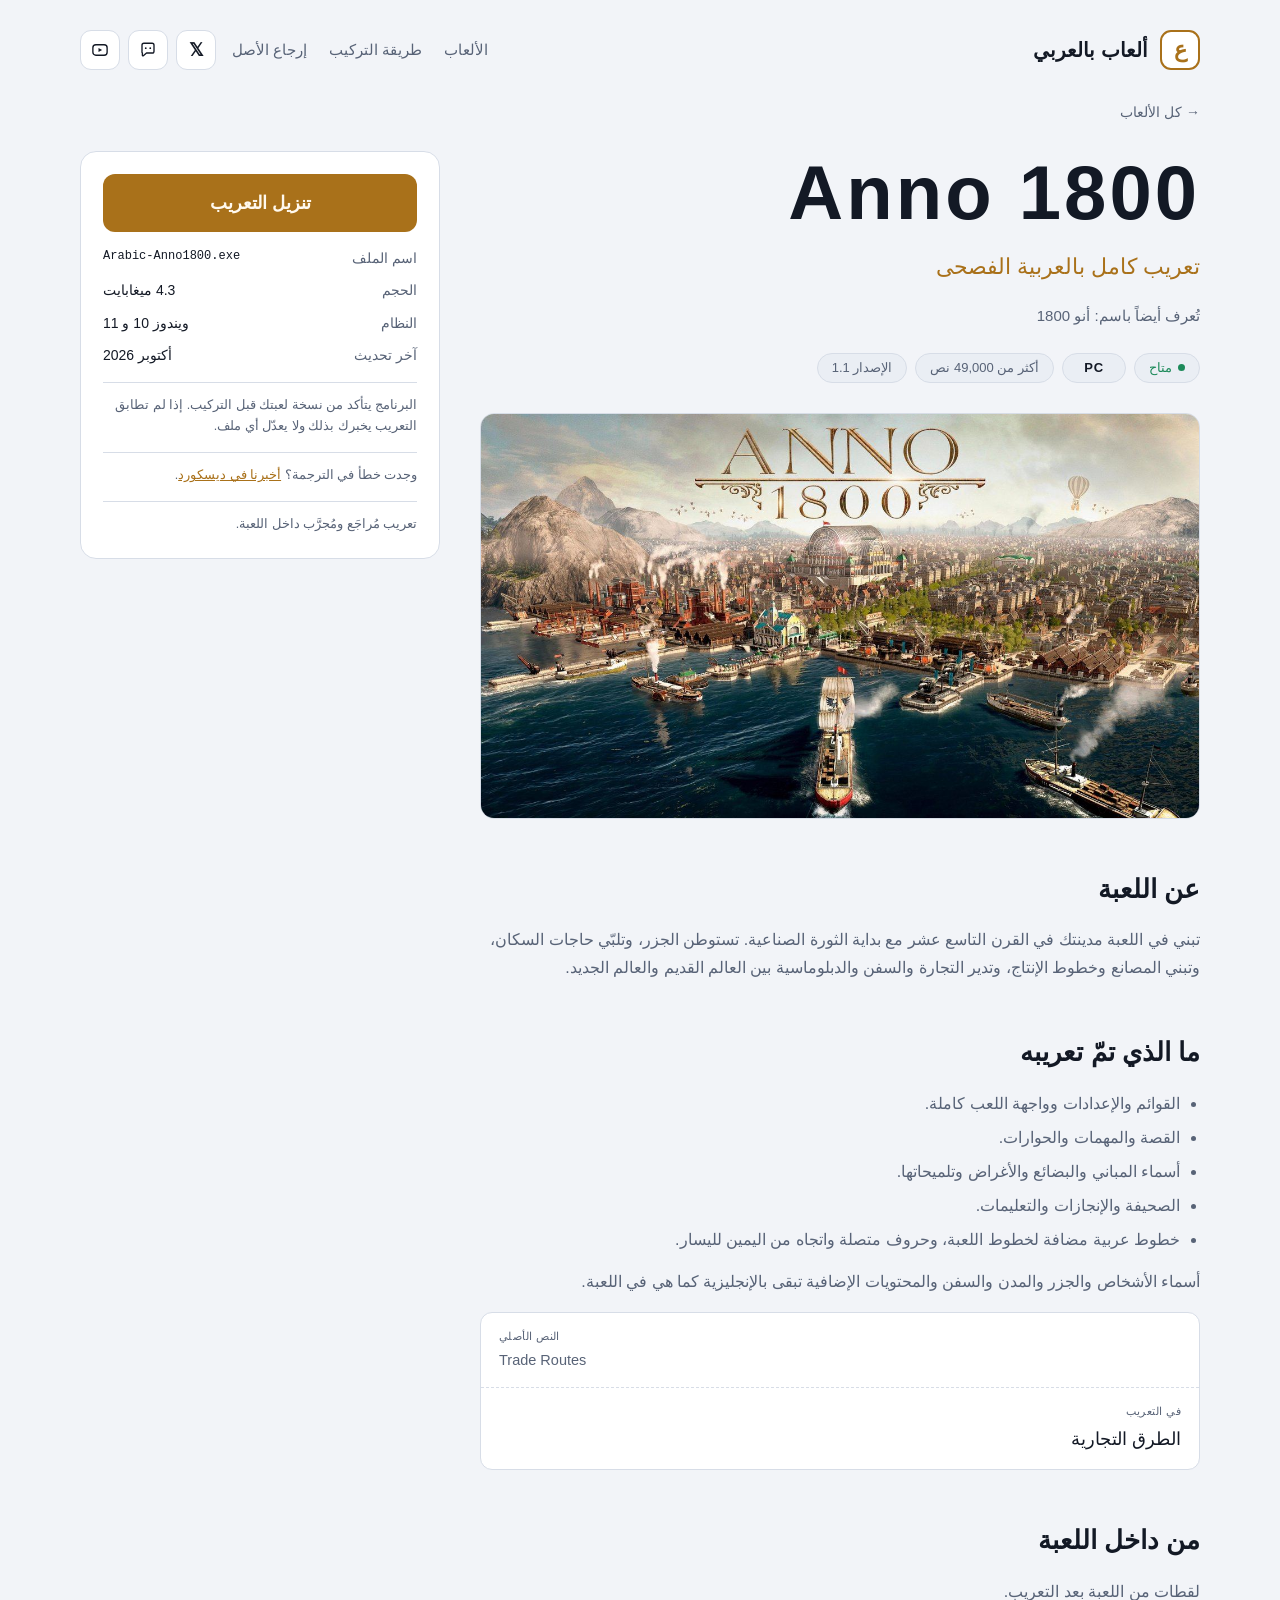
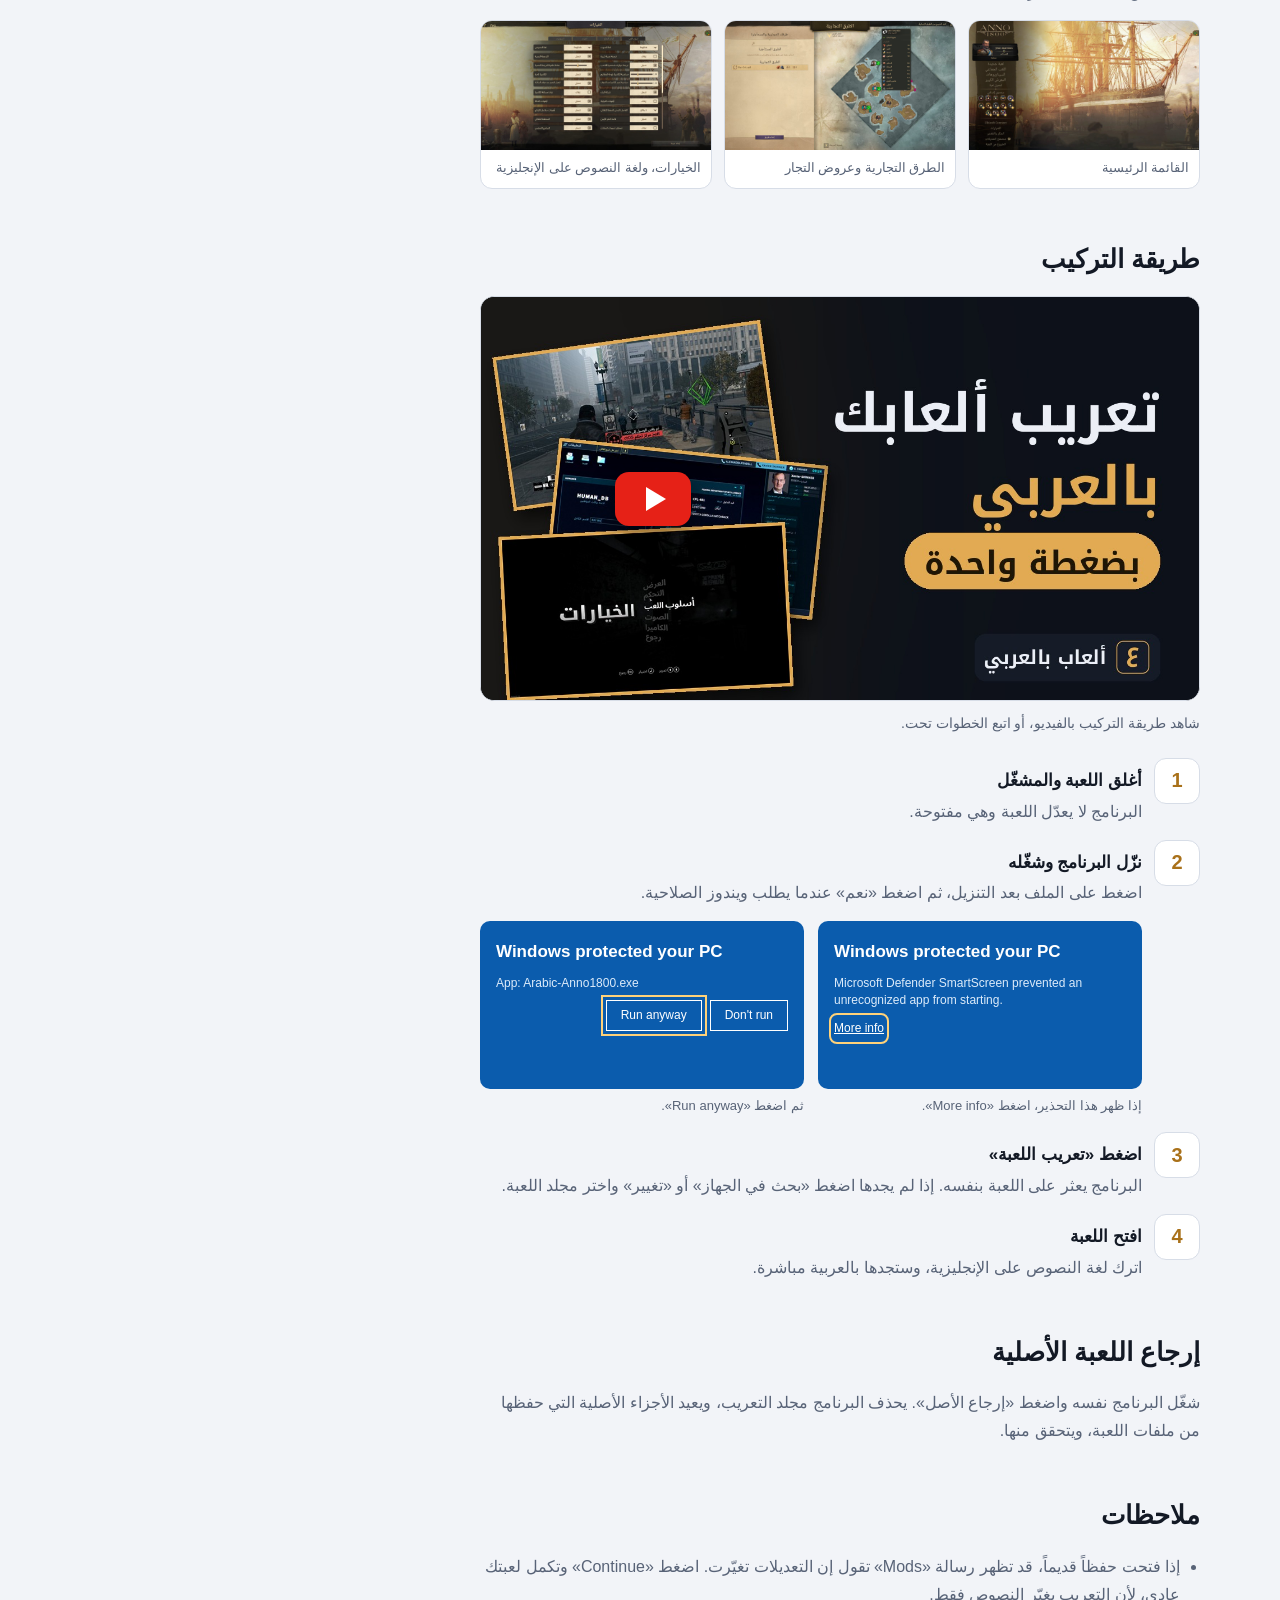
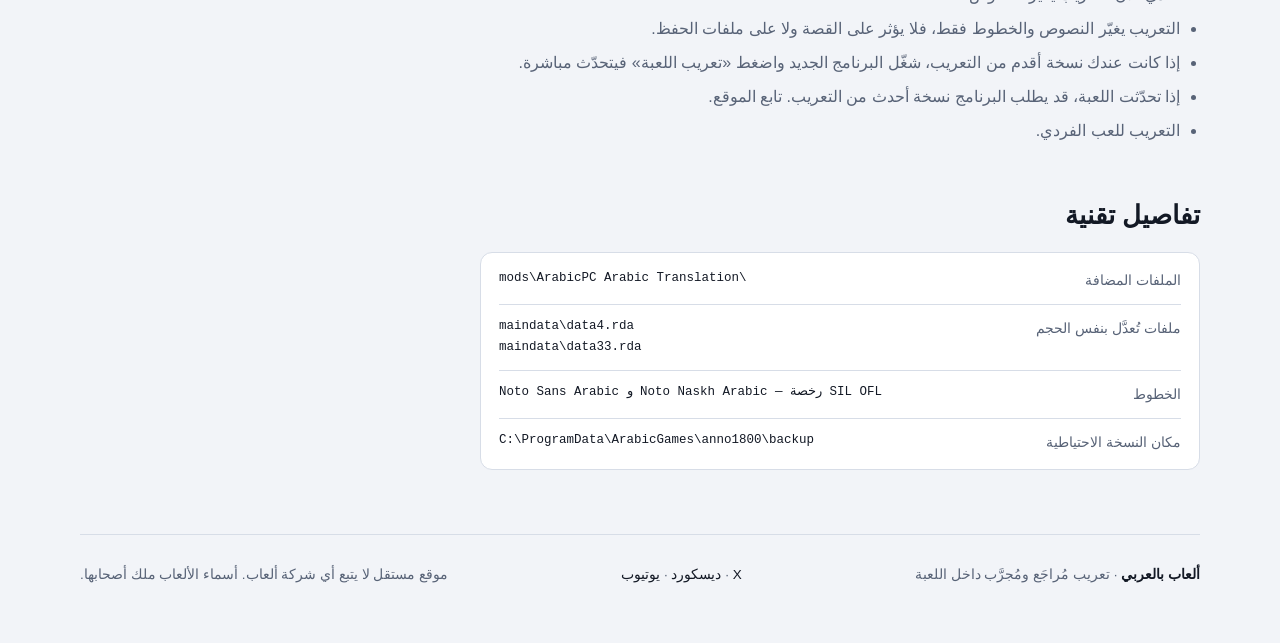
==== anno1800.html @ 7ee6874b "تحسين البحث: اسم الموقع في بيانات WebSite، وأسماء البحث لكل لعبة في الوصف والصفحة - بيانات WebSite: " ====
<!doctype html>
<html lang="ar" dir="rtl">
<head>
<meta charset="utf-8">
<meta http-equiv="Content-Security-Policy" content="default-src 'none'; script-src 'sha256-Id8Sa9lHvQpv70yLuLrgS8saQPOXiOdCwPLp7Yqlmew=' 'sha256-XPZ5wKqf21gq0D0AeraoFpnEj7kuPk5C9pK2HXMF9HM=' 'sha256-v1uO1e8zvMH5rvgt+mpIUeD6uVlTH4/er59xinUxWh0=' https://gc.zgo.at/count.v5.js; style-src 'sha256-v7RBQCNSXX8jeXgJ3IH+8qW7on81gAdlazpDvwRBJVw=' https://fonts.googleapis.com; font-src https://fonts.gstatic.com; img-src 'self' https://arabic-pc.goatcounter.com; connect-src https://arabic-pc.goatcounter.com; frame-src https://www.youtube-nocookie.com; base-uri 'none'; form-action 'none'">
<meta name="viewport" content="width=device-width, initial-scale=1, viewport-fit=cover">
<meta name="description" content="تعريب لعبة Anno 1800 (آنو 1800، أنو 1800) كامل بالعربية الفصحى: القوائم والمهمات والقصة والصحيفة والتلميحات. يُركَّب ببرنامج صغير بضغطة واحدة ويُزال بضغطة واحدة.">
<link rel="icon" type="image/png" href="img/icon.png">
<meta property="og:title" content="تعريب Anno 1800 (آنو 1800) بالعربية | ألعاب بالعربي">
<meta property="og:description" content="تعريب لعبة Anno 1800 (آنو 1800، أنو 1800) كامل بالعربية الفصحى: القوائم والمهمات والقصة والصحيفة والتلميحات. يُركَّب ببرنامج صغير بضغطة واحدة ويُزال بضغطة واحدة.">
<meta property="og:image" content="https://arabic-pc.github.io/img/icon.png">
<meta name="theme-color" content="#0D1119">
<meta name="google-site-verification" content="0khRUPTyk-3FLgudLrnjnzi9njk2wVIBT3IxozMUFL8">
<meta property="og:site_name" content="ألعاب بالعربي">
<title>تعريب Anno 1800 (آنو 1800) بالعربية | ألعاب بالعربي</title>
<link rel="preconnect" href="https://fonts.googleapis.com"><link rel="preconnect" href="https://fonts.gstatic.com" crossorigin><link rel="stylesheet" href="https://fonts.googleapis.com/css2?family=IBM+Plex+Mono:wght@400;500&family=IBM+Plex+Sans+Arabic:wght@400;500;600;700&family=Noto+Kufi+Arabic:wght@500;600;700&display=swap">
<style>
/* تخطيط: عمود واحد من اليمين لليسار بعرض 1120px، رأس صغير، بطل مقسوم (نص + نافذة البرنامج)، ثم شبكة ألعاب */
:root {
  --bg: #0D1119;
  --surface: #151B27;
  --surface-2: #1C2433;
  --line: #273145;
  --fg: #ECEFF5;
  --muted: #8F99AE;
  --gold: #E2AA52;
  --gold-ink: #1E1606;
  --ok: #46C48C;
  --info: #6C9EF0;
  --scan: rgba(226, 170, 82, .06);

  --f-display: "Noto Kufi Arabic", "IBM Plex Sans Arabic", "Segoe UI", Tahoma, sans-serif;
  --f-body: "IBM Plex Sans Arabic", "Segoe UI", Tahoma, sans-serif;
  --f-mono: "IBM Plex Mono", ui-monospace, Consolas, monospace;

  --r: 14px;
  --wrap: 1120px;
  color-scheme: dark;
}
@media (prefers-color-scheme: light) {
  :root:not([data-theme="dark"]) {
    --bg: #F2F4F8; --surface: #FFFFFF; --surface-2: #EAEEF4; --line: #D7DDE7;
    --fg: #131925; --muted: #586377; --gold: #A9711A; --gold-ink: #FFF9EE;
    --ok: #1C8A5A; --info: #2F67C7; --scan: rgba(169, 113, 26, .07);
    color-scheme: light;
  }
}
:root[data-theme="light"] {
  --bg: #F2F4F8; --surface: #FFFFFF; --surface-2: #EAEEF4; --line: #D7DDE7;
  --fg: #131925; --muted: #586377; --gold: #A9711A; --gold-ink: #FFF9EE;
  --ok: #1C8A5A; --info: #2F67C7; --scan: rgba(169, 113, 26, .07);
  color-scheme: light;
}

* { box-sizing: border-box; }
body { background: var(--bg); color: var(--fg); font-family: var(--f-body); font-size: 16px; line-height: 1.75; }
.page { padding-inline: 20px; padding-block: 0 48px; }
.wrap { max-width: var(--wrap); margin-inline: auto; }
a { color: inherit; }
:focus-visible { outline: 2px solid var(--gold); outline-offset: 3px; border-radius: 6px; }
.ltr { direction: ltr; unicode-bidi: isolate; }
.mono { font-family: var(--f-mono); font-size: .86em; }
h1, h2, h3 { text-wrap: balance; margin: 0; }
p { margin: 0; }

/* الرأس */
.top { display: flex; align-items: center; justify-content: space-between; gap: 16px; padding-block: 22px; }
.brand { display: flex; align-items: center; gap: 12px; text-decoration: none; }
.mark { width: 40px; height: 40px; border-radius: 11px; border: 2px solid var(--gold); display: grid; place-items: center;
  font-family: var(--f-display); font-weight: 700; color: var(--gold); font-size: 22px; line-height: 1; background: var(--surface); }
.brand b { font-family: var(--f-display); font-size: 20px; font-weight: 600; }
.nav { display: flex; gap: 22px; font-size: 15px; color: var(--muted); }
.nav a { text-decoration: none; }
.nav a:hover { color: var(--fg); }

/* حسابات التواصل */
.soc { display: flex; gap: 8px; }
.soc-btn { width: 40px; height: 40px; border-radius: 11px; border: 1px solid var(--line); background: var(--surface); display: grid; place-items: center; color: var(--fg); text-decoration: none; transition: border-color .15s, color .15s; }
.soc-btn:hover { border-color: var(--gold); color: var(--gold); }
.xmark { font-family: "Segoe UI Symbol", "Noto Sans Math", "IBM Plex Sans Arabic", sans-serif; font-size: 18px; font-weight: 700; line-height: 1; }
.top { flex-wrap: nowrap; }
.top .nav { margin-inline-start: auto; }
.community { display: grid; grid-template-columns: repeat(3, minmax(0, 1fr)); gap: 16px; }
.community .comm { grid-template-columns: auto 1fr; }
.community .comm-go { grid-column: 2; }
.comm { display: grid; grid-template-columns: auto 1fr auto; gap: 16px; align-items: center; padding: 20px 22px; background: var(--surface); border: 1px solid var(--line); border-radius: var(--r); text-decoration: none; transition: border-color .2s, transform .2s; }
.comm:hover { border-color: var(--gold); transform: translateY(-2px); }
.comm-ic { width: 52px; height: 52px; border-radius: 14px; background: var(--surface-2); border: 1px solid var(--line); display: grid; place-items: center; color: var(--gold); }
.comm-ic .xmark { font-size: 24px; }
.comm-t { display: grid; gap: 4px; min-width: 0; }
.comm-t b { font-size: 17px; }
.comm-t span { color: var(--muted); font-size: 14px; }
.comm-go { color: var(--gold); font-weight: 600; font-size: 14.5px; white-space: nowrap; }
.foot-soc a { color: var(--fg); text-decoration: none; }
.foot-soc a:hover { color: var(--gold); }
.dl-note a { color: var(--gold); }

/* الأزرار */
.btn { display: inline-flex; align-items: center; justify-content: center; gap: 10px; min-height: 50px; padding-inline: 26px;
  border-radius: 12px; font: 600 16px/1 var(--f-body); text-decoration: none; border: 1px solid var(--line);
  background: var(--surface-2); color: var(--fg); cursor: pointer; transition: background .15s, transform .15s; }
.btn:hover { background: var(--line); }
.btn.gold { background: var(--gold); color: var(--gold-ink); border-color: transparent; }
.btn.gold:hover { filter: brightness(1.08); }
.btn:active { transform: translateY(1px); }

/* شارات */
.chips { display: flex; flex-wrap: wrap; gap: 8px; }
.chip { display: inline-flex; align-items: center; justify-content: center; gap: 6px; min-width: 64px; height: 30px; font-size: 13px; line-height: 1; padding: 0 14px; border-radius: 999px; border: 1px solid var(--line); background: var(--surface-2); color: var(--muted); white-space: nowrap; }
.chip.pc { color: var(--fg); font-weight: 700; letter-spacing: .06em; direction: ltr; }
.chip.on { color: var(--ok); }
.chip.upcoming { color: var(--gold); }
.chip.upcoming::before { content: ""; width: 7px; height: 7px; border-radius: 50%; background: var(--gold); }
.game.upcoming:hover { border-color: var(--line); transform: none; }
.game-when { color: var(--gold); font-weight: 600; font-size: 14.5px; }
.chip.on::before { content: ""; width: 7px; height: 7px; border-radius: 50%; background: var(--ok); }

/* الأقسام */
section { padding-block: 56px 8px; }
.eyebrow { font-size: 13px; letter-spacing: .04em; color: var(--gold); font-weight: 600; }
.sec-head { display: flex; align-items: end; justify-content: space-between; gap: 16px; flex-wrap: wrap; margin-block-end: 24px; }
.sec-head h2 { font-family: var(--f-display); font-size: clamp(26px, 4vw, 34px); font-weight: 600; line-height: 1.3; }
.lead { color: var(--muted); max-width: 62ch; }

/* نافذة البرنامج المصغّرة */
.app { background: var(--surface); border: 1px solid var(--line); border-radius: 16px; padding: 18px; display: grid; gap: 12px;
  box-shadow: 0 30px 60px -30px rgba(0,0,0,.55); max-width: 100%; }
.app-top { display: flex; justify-content: space-between; align-items: start; }
.app-brand { font-size: 12px; color: var(--gold); font-weight: 600; }
.app-title { font-size: 20px; font-weight: 700; }
.app-dots { display: flex; gap: 10px; color: var(--muted); font-size: 14px; }
.app-card { background: var(--surface-2); border: 1px solid var(--line); border-radius: 12px; padding: 12px 14px; min-width: 0; }
.app-label { font-size: 11px; color: var(--muted); }
.app-path { font-family: var(--f-mono); font-size: 12px; direction: ltr; text-align: right; overflow: hidden; text-overflow: ellipsis; white-space: nowrap; }
.app-status { display: flex; align-items: center; gap: 10px; font-weight: 700; font-size: 15px; }
.dot { width: 14px; height: 14px; border-radius: 50%; background: var(--info); box-shadow: 0 0 0 5px color-mix(in srgb, var(--info) 22%, transparent); flex: none; }
.app-msg { font-size: 12.5px; color: var(--muted); margin-block-start: 4px; }
.bar { height: 7px; border-radius: 99px; background: var(--line); overflow: hidden; margin-block-start: 12px; display: flex; justify-content: flex-start; }
.bar i { display: block; height: 100%; width: 100%; background: var(--gold); border-radius: 99px; }
.bar-meta { display: flex; justify-content: space-between; font-size: 11.5px; color: var(--muted); margin-block-start: 6px; }
.bar-meta b { color: var(--fg); font-family: var(--f-mono); font-weight: 500; }
.app-btns { display: grid; grid-template-columns: 1.6fr 1fr 1.1fr; gap: 8px; }
.app-btns span { border-radius: 10px; text-align: center; padding-block: 10px; font-size: 13px; font-weight: 600; background: var(--surface-2); border: 1px solid var(--line); }
.app-btns .go { background: var(--gold); color: var(--gold-ink); border-color: transparent; }
.app-btns .off { background: var(--surface-2); color: var(--muted); border-color: var(--line); }
.app-foot { display: flex; justify-content: space-between; font-size: 11px; color: var(--muted); border-top: 1px solid var(--line); padding-top: 10px; }

/* حالة نافذة البرنامج: تبدأ "جارٍ التركيب" ثم تتحول للنجاح (يتحكم بها سكربت صغير؛ بدون سكربت تظهر حالة النجاح) */
.bar i { transition: width 3.2s cubic-bezier(.4,.1,.3,1); }
.app .s1 { display: none; }
#mockName, #mockPath, #mockVer { transition: opacity .28s ease; }
.app.swap #mockName, .app.swap #mockPath, .app.swap #mockVer { opacity: 0; }
.app.running .s1 { display: block; }
.app.running .s2 { display: none; }
.app:not(.running) .dot { background: var(--ok); box-shadow: 0 0 0 5px color-mix(in srgb, var(--ok) 22%, transparent); }

/* البطل */
.hero { display: grid; grid-template-columns: 1.15fr 1fr; gap: 48px; align-items: center; padding-block: 40px 24px; }
.hero > * { min-width: 0; }
.hero h1 { font-family: var(--f-display); font-weight: 700; font-size: clamp(42px, 7vw, 72px); line-height: 1.35; margin-block: 10px 18px; }
.hero h1 em { font-style: normal; color: var(--gold); }
.hero .lead { font-size: 18px; }
.hero-cta { display: flex; flex-wrap: wrap; gap: 12px; margin-block: 28px 18px; }
.hero-note { font-size: 13.5px; color: var(--muted); display: flex; gap: 8px; align-items: center; }
.hero-note::before { content: ""; width: 8px; height: 8px; border-radius: 50%; background: var(--ok); flex: none; }

/* بطاقات الألعاب */
.games { display: grid; grid-template-columns: repeat(auto-fill, minmax(300px, 1fr)); gap: 20px; }
.game { display: grid; text-decoration: none; background: var(--surface); border: 1px solid var(--line); border-radius: var(--r); overflow: hidden; transition: border-color .2s, transform .2s; }
.game:hover { border-color: var(--gold); transform: translateY(-2px); }
.art { position: relative; aspect-ratio: 16 / 9; max-width: 100%; padding: 16px 18px; display: flex; flex-direction: column; justify-content: space-between; overflow: hidden;
  background: repeating-linear-gradient(0deg, var(--scan) 0 1px, transparent 1px 4px), linear-gradient(160deg, var(--surface-2), var(--bg)); }
.art .term { font-family: var(--f-mono); font-size: 12px; color: var(--gold); direction: ltr; text-align: left; line-height: 1.6; opacity: .9; }
.art .term span { color: var(--muted); }
.art .name { font-family: var(--f-body); font-weight: 700; font-size: 30px; letter-spacing: .04em; direction: ltr; text-align: left; }
.game-body { padding: 16px 18px 18px; display: grid; gap: 12px; }
.game-body p { color: var(--muted); font-size: 14.5px; }
.game-go { color: var(--gold); font-weight: 600; font-size: 14.5px; }
.art.shot { background: var(--bg); padding: 0; justify-content: flex-end; }
.art.shot img { position: absolute; inset: 0; width: 100%; height: 100%; object-fit: cover; }
.art.shot::after { content: ""; position: absolute; inset: 0; background: linear-gradient(0deg, rgba(8,11,17,.92) 0%, rgba(8,11,17,.35) 45%, rgba(8,11,17,0) 70%); }
.art.shot.cover { aspect-ratio: 16 / 9; }
.art.shot.cover::after { display: none; }
.game-name { font-size: 19px; font-weight: 700; direction: ltr; text-align: right; }
.art.shot .name { position: relative; z-index: 1; padding: 14px 18px; color: #F2F4F8; }
.plat { display: flex; flex-wrap: wrap; gap: 8px; align-items: center; font-size: 13px; color: var(--muted); border-top: 1px solid var(--line); padding-top: 12px; }
.plat b { font-weight: 600; color: var(--fg); font-size: 13px; padding: 2px 10px; border-radius: 6px; background: var(--surface-2); border: 1px solid var(--line); }
.g-shot { margin: 22px 0 0; border-radius: 14px; overflow: hidden; border: 1px solid var(--line); background: var(--surface); }
.g-shot img { display: block; width: 100%; height: auto; aspect-ratio: 16 / 9; object-fit: cover; }
.g-shot figcaption { font-size: 13px; color: var(--muted); padding: 10px 14px; }
/* معرض اللقطات */
.gallery { display: grid; grid-template-columns: repeat(3, minmax(0, 1fr)); gap: 12px; margin-block-start: 14px; }
.gallery figure { margin: 0; border-radius: 12px; overflow: hidden; border: 1px solid var(--line); background: var(--surface); }
.gallery img { display: block; width: 100%; aspect-ratio: 16 / 9; object-fit: cover; transition: transform .3s; }
.gallery .zoom { display: block; width: 100%; padding: 0; border: 0; background: none; cursor: zoom-in; overflow: hidden; }
.gallery .zoom:hover img { transform: scale(1.04); }
.lb { position: fixed; inset: 0; z-index: 50; background: rgba(5,7,12,.92); display: flex; flex-direction: column; align-items: center; justify-content: center; gap: 12px; padding: 24px 16px; cursor: zoom-out; }
.lb[hidden] { display: none; }
.lb img { max-width: 100%; max-height: calc(100% - 60px); border-radius: 10px; box-shadow: 0 20px 60px rgba(0,0,0,.5); }
.lb p { color: #C9D0DD; font-size: 14px; }
.lb-x { position: absolute; top: calc(env(safe-area-inset-top, 0px) + 14px); left: 16px; width: 42px; height: 42px; border-radius: 50%; border: 1px solid rgba(255,255,255,.25); background: rgba(255,255,255,.08); color: #fff; font-size: 18px; cursor: pointer; }
.gallery figcaption { font-size: 12.5px; color: var(--muted); padding: 8px 10px; }
@media (max-width: 640px) { .gallery { grid-template-columns: 1fr; } }
/* لعبة واحدة متاحة: البطاقة تمتد أفقياً بدل أن تبقى وحيدة في الصف */
.games:has(> .game:only-child) { grid-template-columns: 1fr; }
.game:only-child { grid-template-columns: minmax(0, 1.1fr) minmax(0, 1fr); }
.game:only-child .art { aspect-ratio: auto; min-height: 230px; }
.game:only-child .game-body { align-content: center; padding: 24px 28px; }
.game:only-child .game-body p { font-size: 15.5px; }

.soon { display: flex; flex-wrap: wrap; gap: 10px; align-items: center; margin-block-start: 22px; color: var(--muted); font-size: 14px; }
.soon b { font-weight: 600; color: var(--fg); }

/* الخطوات */
.steps { display: grid; grid-template-columns: repeat(3, 1fr); gap: 20px; counter-reset: s; list-style: none; padding: 0; margin: 0; }
.steps li { background: var(--surface); border: 1px solid var(--line); border-radius: var(--r); padding: 22px; display: grid; gap: 8px; align-content: start; min-width: 0; }
.steps li::before { counter-increment: s; content: counter(s); font-family: var(--f-display); font-size: 34px; font-weight: 700; color: var(--gold); line-height: 1; }
.steps h3 { font-size: 18px; font-weight: 600; }
.steps p { color: var(--muted); font-size: 14.5px; }

/* الوعود */
.promises { display: grid; grid-template-columns: repeat(2, 1fr); gap: 0; border-top: 1px solid var(--line); }
.promises div { padding: 22px 4px; border-bottom: 1px solid var(--line); display: grid; gap: 6px; padding-inline-end: 28px; min-width: 0; }
.promises h3 { font-size: 17px; font-weight: 600; }
.promises p { color: var(--muted); font-size: 14.5px; }

/* الأسئلة */
.faq { display: grid; gap: 10px; max-width: 820px; }
.faq details { background: var(--surface); border: 1px solid var(--line); border-radius: 12px; padding: 4px 18px; }
.faq summary { cursor: pointer; font-weight: 600; padding-block: 14px; list-style: none; display: flex; justify-content: space-between; gap: 12px; }
.faq summary::after { content: "+"; color: var(--gold); font-size: 20px; line-height: 1; }
.faq details[open] summary::after { content: "−"; }
.faq summary::-webkit-details-marker { display: none; }
.faq details p { color: var(--muted); padding-block-end: 16px; font-size: 15px; }

/* التذييل */
.foot { margin-block-start: 64px; padding-block: 28px 0; border-top: 1px solid var(--line); display: flex; justify-content: space-between; gap: 16px; flex-wrap: wrap; color: var(--muted); font-size: 13.5px; }
.foot strong { color: var(--fg); font-weight: 600; }

/* صفحة اللعبة */
.crumb { font-size: 14px; color: var(--muted); text-decoration: none; display: inline-flex; gap: 6px; padding-block: 8px; }
.crumb:hover { color: var(--fg); }
.g-head { display: grid; grid-template-columns: 1fr 360px; gap: 40px; align-items: start; padding-block: 18px 0; }
.g-head > * { min-width: 0; }
.g-title { font-family: var(--f-body); font-weight: 700; font-size: clamp(44px, 8vw, 76px); letter-spacing: .04em; direction: ltr; text-align: right; line-height: 1.1; }
.g-sub { font-family: var(--f-display); font-size: 22px; color: var(--gold); margin-block: 6px 16px; }
.g-aka { margin-block: -8px 16px; color: var(--muted); font-size: 15px; }
.dl { position: sticky; top: calc(env(safe-area-inset-top, 0px) + 16px); background: var(--surface); border: 1px solid var(--line); border-radius: 16px; padding: 22px; display: grid; gap: 14px; }
.dl .btn { width: 100%; min-height: 58px; font-size: 18px; }
.dl dl { display: grid; grid-template-columns: auto 1fr; gap: 8px 14px; margin: 0; font-size: 14px; }
.dl dt { color: var(--muted); }
.dl dd { margin: 0; text-align: left; font-variant-numeric: tabular-nums; }
.dl-note { font-size: 12.5px; color: var(--muted); border-top: 1px solid var(--line); padding-top: 12px; }
.g-main { display: grid; gap: 8px; }
.g-main section { padding-block: 40px 0; }
.g-main h2 { font-family: var(--f-display); font-size: 26px; font-weight: 600; margin-block-end: 14px; }
.g-main p, .g-main li { color: var(--muted); }
.g-main ul { padding-inline-start: 20px; margin: 0; display: grid; gap: 6px; }

.sample { background: var(--surface); border: 1px solid var(--line); border-radius: 12px; overflow: hidden; margin-block-start: 16px; }
.sample div { padding: 14px 18px; }
.sample .en { direction: ltr; text-align: left; color: var(--muted); font-size: 14.5px; border-bottom: 1px dashed var(--line); }
.sample .ar { font-size: 18px; color: var(--fg); }
.sample .ar b { color: var(--gold); font-weight: 600; }
.sample small { display: block; font-size: 11px; color: var(--muted); letter-spacing: .04em; margin-block-end: 2px; }

.gsteps { list-style: none; counter-reset: s; padding: 0; margin: 0; display: grid; gap: 14px; }
.gsteps > li { display: grid; grid-template-columns: 44px 1fr; gap: 14px; align-items: start; }
.gsteps > li::before { counter-increment: s; content: counter(s); width: 44px; height: 44px; border-radius: 12px; border: 1px solid var(--line); display: grid; place-items: center; font-family: var(--f-display); font-weight: 700; color: var(--gold); font-size: 20px; background: var(--surface); }
.gsteps h3 { font-size: 17px; font-weight: 600; color: var(--fg); margin-block: 8px 2px; }
.gsteps > li > div { min-width: 0; }

/* رسم توضيحي لتحذير ويندوز */
.warn { display: grid; grid-template-columns: 1fr 1fr; gap: 14px; margin-block-start: 14px; }
.ss { background: #0B5CAD; color: #fff; border-radius: 10px; padding: 16px 16px 14px; direction: ltr; text-align: left; font-family: "Segoe UI", Tahoma, sans-serif; display: grid; gap: 8px; align-content: start; min-height: 168px; position: relative; min-width: 0; }
.ss h4 { margin: 0; font-size: 17px; font-weight: 600; }
.ss p { color: #DCEBFA !important; font-size: 12px; line-height: 1.45; }
.ss .more { color: #fff; text-decoration: underline; font-size: 12px; outline: 2px solid #FFD27A; outline-offset: 3px; border-radius: 3px; justify-self: start; }
.ss .row { display: flex; gap: 8px; justify-content: flex-end; margin-top: auto; }
.ss .row span { border: 1px solid #fff; padding: 4px 14px; font-size: 12px; }
.ss .row .hl { outline: 2px solid #FFD27A; outline-offset: 3px; }
.ss-cap { font-size: 13px; color: var(--muted); margin-block-start: 6px; text-align: right; direction: rtl; }

.tech { background: var(--surface); border: 1px solid var(--line); border-radius: 12px; padding: 4px 18px; overflow-x: auto; }
.tech table { width: 100%; border-collapse: collapse; font-size: 14px; }
.tech td { padding: 11px 0; border-bottom: 1px solid var(--line); vertical-align: top; }
.tech tr:last-child td { border-bottom: 0; }
.tech td:first-child { color: var(--muted); padding-inline-end: 18px; white-space: nowrap; }
.tech td:last-child { direction: ltr; text-align: left; font-family: var(--f-mono); font-size: 12.5px; word-break: break-all; }

.preview-note { font-size: 12.5px; color: var(--muted); background: var(--surface-2); border-radius: 8px; padding: 8px 12px; }

@media (max-width: 900px) {
  .hero, .g-head { grid-template-columns: 1fr; gap: 32px; }
  .dl { position: static; }
  .steps { grid-template-columns: 1fr; }
  .community { grid-template-columns: 1fr; }
}
@media (max-width: 640px) {
  .community { grid-template-columns: 1fr; }
  .comm { grid-template-columns: auto 1fr; }
  .comm-go { display: none; }
  .game:only-child { grid-template-columns: 1fr; }
  .game:only-child .art { min-height: 0; aspect-ratio: 16 / 8; }
  .nav { display: none; }
  .promises { grid-template-columns: 1fr; }
  .warn { grid-template-columns: 1fr; }
  .page { padding-inline: 16px; }
}

/* فيديو طريقة التركيب: صورة أولاً، ويُحمَّل يوتيوب عند الضغط فقط */
.yt-wrap { margin-block: 6px 22px; }
.yt, .yt-frame { display:block; position:relative; width:100%; max-width:760px; aspect-ratio:16/9; border-radius:14px; overflow:hidden; border:1px solid var(--line); background:#000; padding:0; cursor:pointer; }
.yt img { width:100%; height:100%; object-fit:cover; display:block; transition:transform .3s ease, filter .3s ease; }
.yt:hover img { transform:scale(1.02); filter:brightness(.85); }
.yt-play { position:absolute; top:50%; left:24%; transform:translate(-50%,-50%); width:76px; height:54px; border-radius:14px; background:#E62117; box-shadow:0 6px 24px rgba(0,0,0,.45); }
.yt-play::after { content:""; position:absolute; inset:0; margin:auto; width:0; height:0; border-style:solid; border-width:12px 0 12px 20px; border-color:transparent transparent transparent #fff; transform:translateX(3px); }
.yt:focus-visible { outline:2px solid var(--accent, #E3B341); outline-offset:3px; }
.yt-cap { margin-block-start:10px; color:var(--muted); font-size:14px; }

@media (max-width:600px){ .yt-play { width:56px; height:40px; border-radius:11px; } .yt-play::after { border-width:9px 0 9px 15px; } }
#how .yt-wrap { max-width: 860px; margin: 32px auto 0; }
#how .yt { max-width: none; }
#how .yt-cap { text-align: center; }

/* تنبيه مهم في صفحة اللعبة */
.alert { margin-block: 18px; padding: 14px 16px; border-radius: var(--r); border: 1px solid #C2563F; background: rgba(194, 86, 63, .1); }
.alert b { display: block; margin-block-end: 4px; color: #E07A62; }
.alert p { margin: 0; }
.credit { padding: 14px 16px; border-radius: var(--r); background: var(--surface); border: 1px solid var(--line); }
.game.upcoming .art.shot img { object-position: center top; }
.names-note { margin-block-start: 14px; }
.mock-slot { max-width: 460px; margin-block-start: 14px; }

</style>
</head>
<body>
<div class="page" dir="rtl" lang="ar">
<div class="wrap">

<header class="top">
  <a class="brand" href="index.html"><span class="mark">ع</span><b>ألعاب بالعربي</b></a>
  <nav class="nav" aria-label="القائمة">
    <a href="index.html#games">الألعاب</a>
    <a href="#install">طريقة التركيب</a>
    <a href="#restore">إرجاع الأصل</a>
  </nav>
  <div class="soc"><a class="soc-btn" href="https://x.com/Arabic_PC" target="_blank" rel="noopener" aria-label="حسابنا في X"><b class="xmark">𝕏</b></a><a class="soc-btn" href="https://discord.gg/qZZn2CJPyR" target="_blank" rel="noopener" aria-label="سيرفر ديسكورد"><svg viewBox="0 0 24 24" width="18" height="18" aria-hidden="true"><path d="M4 5.5A2.5 2.5 0 0 1 6.5 3h11A2.5 2.5 0 0 1 20 5.5v8a2.5 2.5 0 0 1-2.5 2.5H10l-4.2 3.6c-.5.4-1.3.1-1.3-.6V16A2.5 2.5 0 0 1 4 13.5z" fill="none" stroke="currentColor" stroke-width="1.8" stroke-linejoin="round"/><circle cx="9" cy="9.5" r="1.2" fill="currentColor"/><circle cx="15" cy="9.5" r="1.2" fill="currentColor"/></svg></a><a class="soc-btn" href="https://www.youtube.com/channel/UCnYWo-6GKKKt775nzAENU2Q" target="_blank" rel="noopener" aria-label="قناة يوتيوب"><svg viewBox="0 0 24 24" width="18" height="18" aria-hidden="true"><rect x="2.5" y="5" width="19" height="14" rx="4" fill="none" stroke="currentColor" stroke-width="1.8"/><path d="M10 9.2v5.6l4.8-2.8z" fill="currentColor"/></svg></a></div>
</header>

<a class="crumb" href="index.html#games">→ كل الألعاب</a>

<main>
  <div class="g-head">
    <div class="g-main">
      <h1 class="g-title">Anno 1800</h1>
      <div class="g-sub">تعريب كامل بالعربية الفصحى</div>
      <p class="g-aka">تُعرف أيضاً باسم: <bdi>أنو 1800</bdi></p>
      <div class="chips"><span class="chip on">متاح</span><span class="chip pc">PC</span><span class="chip">أكثر من 49,000 نص</span><span class="chip">الإصدار 1.1</span></div>

      <figure class="g-shot g-cover"><img src="img/anno-cover.jpg" alt="Anno 1800"></figure>
      

      <section>
        <h2>عن اللعبة</h2>
        <p>تبني في اللعبة مدينتك في القرن التاسع عشر مع بداية الثورة الصناعية. تستوطن الجزر، وتلبّي حاجات السكان، وتبني المصانع وخطوط الإنتاج، وتدير التجارة والسفن والدبلوماسية بين العالم القديم والعالم الجديد.</p>
      </section>

      <section>
        <h2>ما الذي تمّ تعريبه</h2>
        <ul><li>القوائم والإعدادات وواجهة اللعب كاملة.</li><li>القصة والمهمات والحوارات.</li><li>أسماء المباني والبضائع والأغراض وتلميحاتها.</li><li>الصحيفة والإنجازات والتعليمات.</li><li>خطوط عربية مضافة لخطوط اللعبة، وحروف متصلة واتجاه من اليمين لليسار.</li></ul>
        <p class="names-note">أسماء الأشخاص والجزر والمدن والسفن والمحتويات الإضافية تبقى بالإنجليزية كما هي في اللعبة.</p>
        <div class="sample">
          <div class="en"><small>النص الأصلي</small>Trade Routes</div>
          <div class="ar"><small>في التعريب</small>الطرق التجارية</div>
        </div>
      </section>

      <section><h2>من داخل اللعبة</h2><p>لقطات من اللعبة بعد التعريب.</p><div class="gallery"><figure><button type="button" class="zoom" data-src="img/anno-shot.jpg" aria-label="تكبير: القائمة الرئيسية"><img src="img/anno-shot.jpg" alt="القائمة الرئيسية" loading="lazy"></button><figcaption>القائمة الرئيسية</figcaption></figure><figure><button type="button" class="zoom" data-src="img/anno-shot2.jpg" aria-label="تكبير: الطرق التجارية وعروض التجار"><img src="img/anno-shot2.jpg" alt="الطرق التجارية وعروض التجار" loading="lazy"></button><figcaption>الطرق التجارية وعروض التجار</figcaption></figure><figure><button type="button" class="zoom" data-src="img/anno-shot3.jpg" aria-label="تكبير: الخيارات، ولغة النصوص على الإنجليزية"><img src="img/anno-shot3.jpg" alt="الخيارات، ولغة النصوص على الإنجليزية" loading="lazy"></button><figcaption>الخيارات، ولغة النصوص على الإنجليزية</figcaption></figure></div></section>

      <section id="install">
        <h2>طريقة التركيب</h2>
        <div class="yt-wrap"><button type="button" class="yt" data-id="VjXcg7ehp68" aria-label="تشغيل فيديو طريقة التركيب"><img src="img/how-video.jpg" alt="فيديو: طريقة تركيب التعريب" loading="lazy"><span class="yt-play" aria-hidden="true"></span></button><p class="yt-cap">شاهد طريقة التركيب بالفيديو، أو اتبع الخطوات تحت.</p></div>
        <ol class="gsteps">
          <li><div><h3>أغلق اللعبة والمشغّل</h3><p>البرنامج لا يعدّل اللعبة وهي مفتوحة.</p></div></li>
          <li><div><h3>نزّل البرنامج وشغّله</h3><p>اضغط على الملف بعد التنزيل، ثم اضغط «نعم» عندما يطلب ويندوز الصلاحية.</p>
            <div class="warn" aria-label="صورة توضيحية لتحذير ويندوز">
              <div><div class="ss"><h4>Windows protected your PC</h4><p>Microsoft Defender SmartScreen prevented an unrecognized app from starting.</p><span class="more">More info</span></div><p class="ss-cap">إذا ظهر هذا التحذير، اضغط «More info».</p></div>
              <div><div class="ss"><h4>Windows protected your PC</h4><p>App: Arabic-Anno1800.exe</p><div class="row"><span class="hl">Run anyway</span><span>Don't run</span></div></div><p class="ss-cap">ثم اضغط «Run anyway».</p></div>
            </div>
          </div></li>
          <li><div><h3>اضغط «تعريب اللعبة»</h3><p>البرنامج يعثر على اللعبة بنفسه. إذا لم يجدها اضغط «بحث في الجهاز» أو «تغيير» واختر مجلد اللعبة.</p></div></li>
          <li><div><h3>افتح اللعبة</h3><p>اترك لغة النصوص على الإنجليزية، وستجدها بالعربية مباشرة.</p></div></li>
        </ol>
      </section>

      <section id="restore">
        <h2>إرجاع اللعبة الأصلية</h2>
        <p>شغّل البرنامج نفسه واضغط «إرجاع الأصل». يحذف البرنامج مجلد التعريب، ويعيد الأجزاء الأصلية التي حفظها من ملفات اللعبة، ويتحقق منها.</p>
      </section>

      <section>
        <h2>ملاحظات</h2>
        <ul><li>إذا فتحت حفظاً قديماً، قد تظهر رسالة «Mods» تقول إن التعديلات تغيّرت. اضغط «Continue» وتكمل لعبتك عادي، لأن التعريب يغيّر النصوص فقط.</li><li>التعريب يغيّر النصوص والخطوط فقط، فلا يؤثر على القصة ولا على ملفات الحفظ.</li><li>إذا كانت عندك نسخة أقدم من التعريب، شغّل البرنامج الجديد واضغط «تعريب اللعبة» فيتحدّث مباشرة.</li><li>إذا تحدّثت اللعبة، قد يطلب البرنامج نسخة أحدث من التعريب. تابع الموقع.</li><li>التعريب للعب الفردي.</li></ul>
      </section>

      
      <section>
        <h2>تفاصيل تقنية</h2>
        <div class="tech"><table><tr><td>الملفات المضافة</td><td>mods\ArabicPC Arabic Translation\</td></tr><tr><td>ملفات تُعدَّل بنفس الحجم</td><td>maindata\data4.rda<br>maindata\data33.rda</td></tr><tr><td>الخطوط</td><td>Noto Sans Arabic و Noto Naskh Arabic — رخصة SIL OFL</td></tr><tr><td>مكان النسخة الاحتياطية</td><td>C:\ProgramData\ArabicGames\anno1800\backup</td></tr></table></div>
      </section>
    </div>

    <aside class="dl" aria-label="تنزيل التعريب">
      <a class="btn gold" href="https://arabic-pc.github.io/downloads/Arabic-Anno1800.exe" download data-goatcounter-click="download-anno1800" data-goatcounter-title="تنزيل Anno 1800" id="dlBtn">تنزيل التعريب</a>
      <dl>
        <dt>اسم الملف</dt><dd class="mono ltr">Arabic-Anno1800.exe</dd>
        <dt>الحجم</dt><dd>4.3 ميغابايت</dd>
        <dt>النظام</dt><dd>ويندوز 10 و 11</dd>
        <dt>آخر تحديث</dt><dd>أكتوبر 2026</dd>
      </dl>
      <p class="preview-note" id="dlNote" hidden>رابط التنزيل يتفعّل عند نشر الموقع.</p>
      <p class="dl-note">البرنامج يتأكد من نسخة لعبتك قبل التركيب. إذا لم تطابق التعريب يخبرك بذلك ولا يعدّل أي ملف.</p>
      <p class="dl-note">وجدت خطأ في الترجمة؟ <a href="https://discord.gg/qZZn2CJPyR" target="_blank" rel="noopener">أخبرنا في ديسكورد</a>.</p>
      <p class="dl-note">تعريب مُراجَع ومُجرَّب داخل اللعبة.</p>
    </aside>
  </div>
</main>

<footer class="foot">
  <span><strong>ألعاب بالعربي</strong> · تعريب مُراجَع ومُجرَّب داخل اللعبة</span>
  <span class="foot-soc"><a href="https://x.com/Arabic_PC" target="_blank" rel="noopener">X</a> · <a href="https://discord.gg/qZZn2CJPyR" target="_blank" rel="noopener">ديسكورد</a> · <a href="https://www.youtube.com/channel/UCnYWo-6GKKKt775nzAENU2Q" target="_blank" rel="noopener">يوتيوب</a></span>
  <span>موقع مستقل لا يتبع أي شركة ألعاب. أسماء الألعاب ملك أصحابها.</span>
</footer>

</div>
</div>

<script>(function(){var b=document.getElementById('dlBtn'),n=document.getElementById('dlNote');if(b&&b.getAttribute('href')==='#download'){b.addEventListener('click',function(e){e.preventDefault();n.hidden=false;});}})();</script><div class="lb" id="lb" hidden><button type="button" class="lb-x" aria-label="إغلاق">✕</button><img id="lbImg" alt=""><p id="lbCap"></p></div>
<script>(function(){var lb=document.getElementById('lb');if(!lb)return;var im=document.getElementById('lbImg'),cp=document.getElementById('lbCap');
function close(){lb.hidden=true;im.removeAttribute('src');}
document.querySelectorAll('.zoom').forEach(function(b){b.addEventListener('click',function(){im.src=b.dataset.src;var c=b.parentNode.querySelector('figcaption');cp.textContent=c?c.textContent:'';lb.hidden=false;});});
lb.addEventListener('click',close);document.addEventListener('keydown',function(e){if(e.key==='Escape'&&!lb.hidden)close();});})();</script><script>(function(){document.querySelectorAll('.yt').forEach(function(b){b.addEventListener('click',function(){var f=document.createElement('iframe');f.src='https://www.youtube-nocookie.com/embed/'+b.dataset.id+'?autoplay=1&rel=0';f.title=b.getAttribute('aria-label');f.allow='accelerometer; autoplay; encrypted-media; gyroscope; picture-in-picture; fullscreen';f.allowFullscreen=true;f.className='yt-frame';b.replaceWith(f);});});})();</script><script data-goatcounter="https://arabic-pc.goatcounter.com/count" async src="https://gc.zgo.at/count.v5.js" integrity="sha384-atnOLvQb9t+jTSipvd75X2yginT4PjVbqDdlJAmxMm+wYElFmeR6EmLP5bYeoRVQ" crossorigin="anonymous"></script>
</body>
</html>
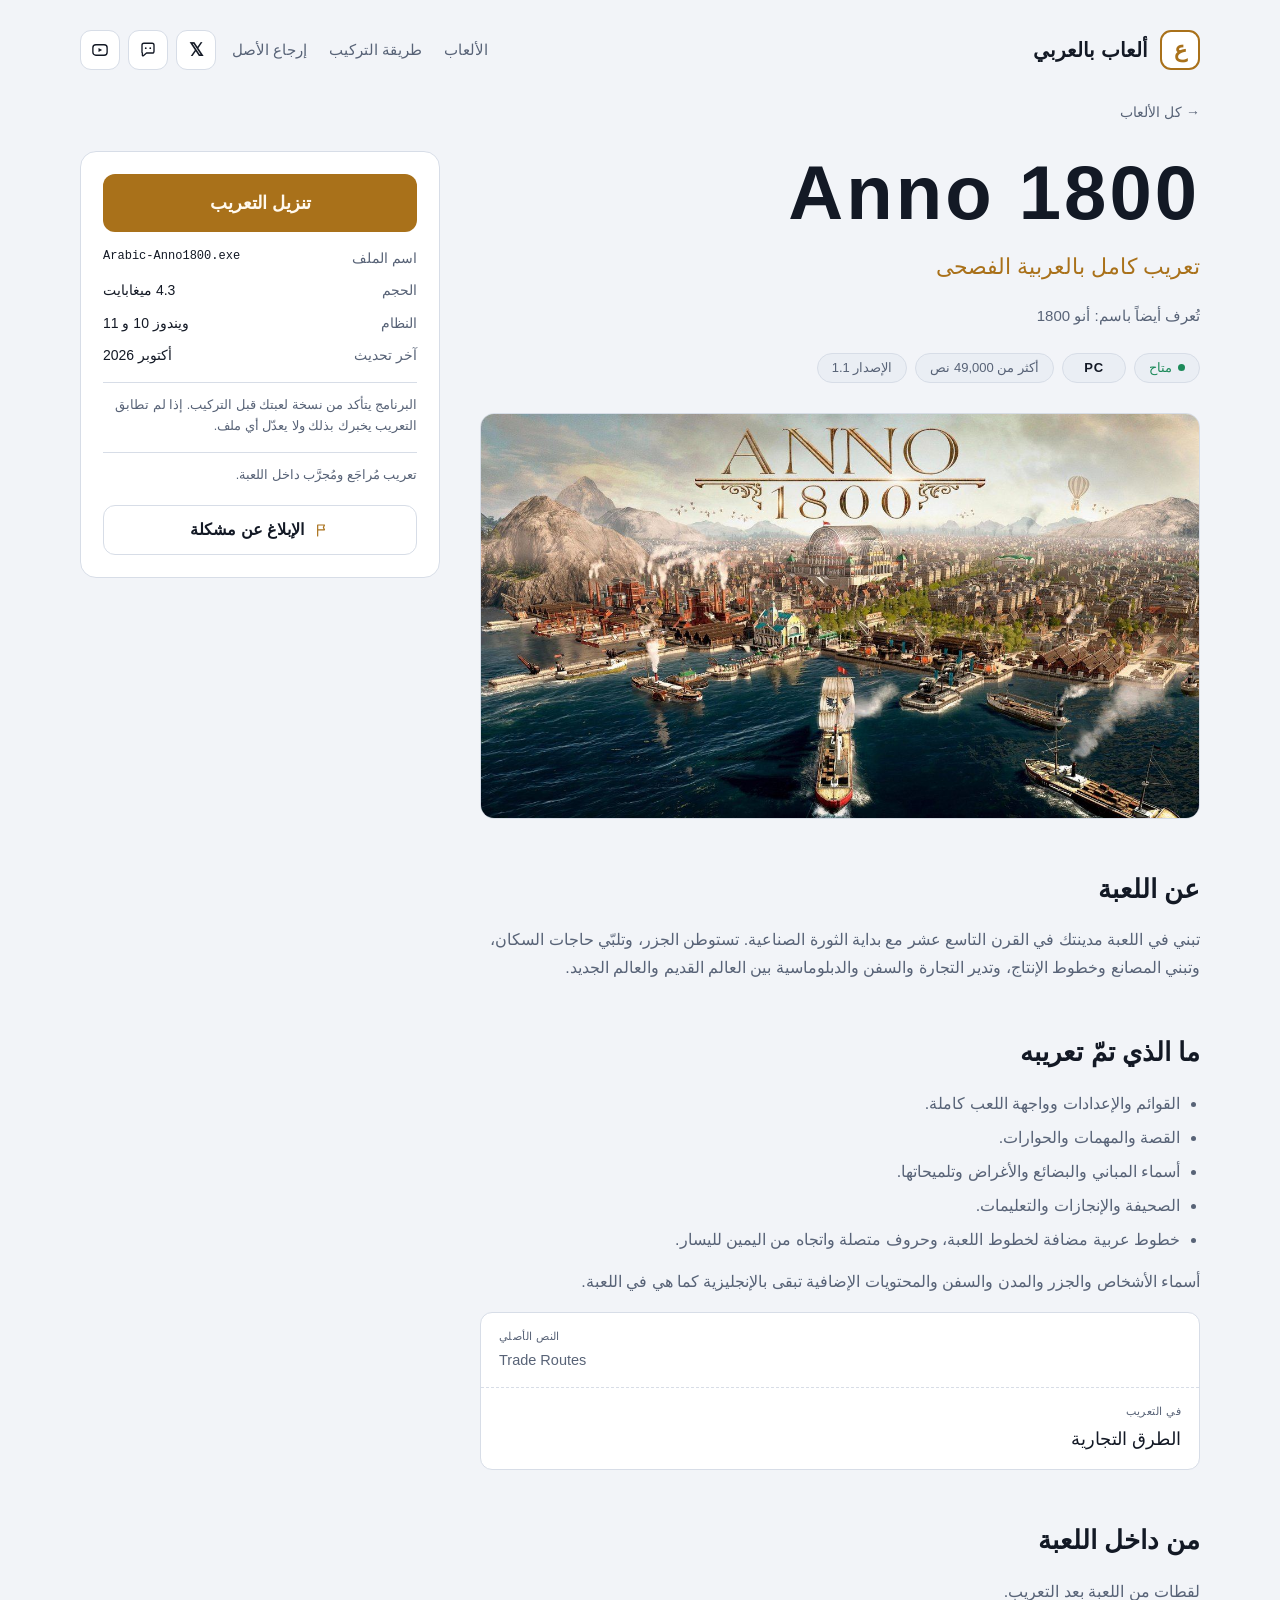
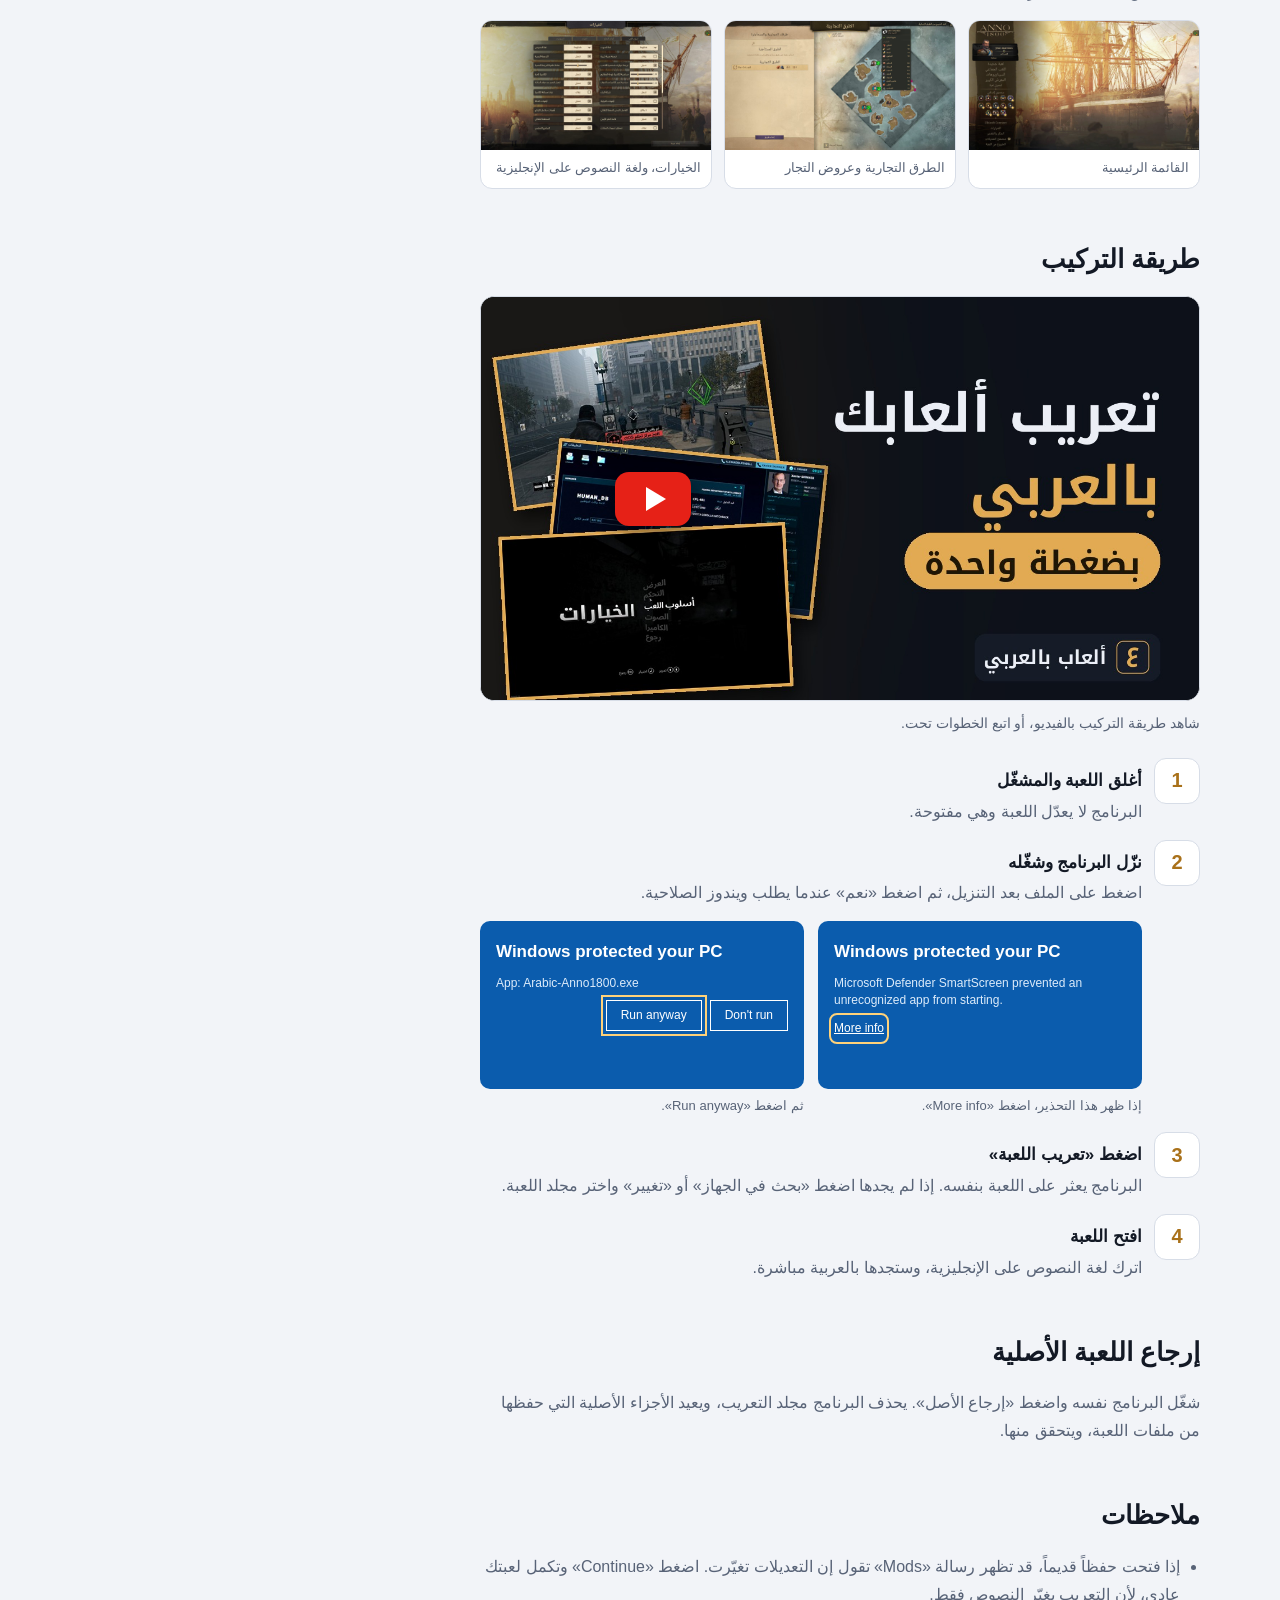
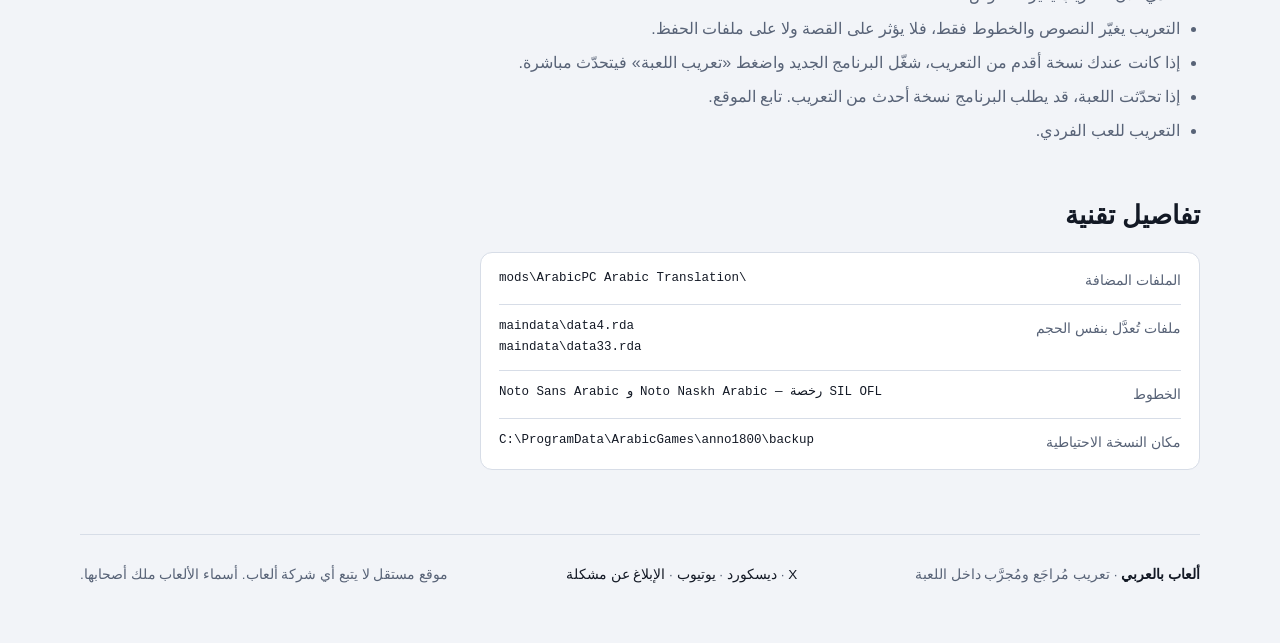
==== commit 6975540c: "نموذج «الإبلاغ عن مشكلة»: صفحة report.html وزر في صفحات الألعاب ورابط في أسفل كل الصفحات البلاغات تو" ====
--- a/anno1800.html
+++ b/anno1800.html
@@ -2,7 +2,7 @@
 <html lang="ar" dir="rtl">
 <head>
 <meta charset="utf-8">
-<meta http-equiv="Content-Security-Policy" content="default-src 'none'; script-src 'sha256-Id8Sa9lHvQpv70yLuLrgS8saQPOXiOdCwPLp7Yqlmew=' 'sha256-XPZ5wKqf21gq0D0AeraoFpnEj7kuPk5C9pK2HXMF9HM=' 'sha256-v1uO1e8zvMH5rvgt+mpIUeD6uVlTH4/er59xinUxWh0=' https://gc.zgo.at/count.v5.js; style-src 'sha256-v7RBQCNSXX8jeXgJ3IH+8qW7on81gAdlazpDvwRBJVw=' https://fonts.googleapis.com; font-src https://fonts.gstatic.com; img-src 'self' https://arabic-pc.goatcounter.com; connect-src https://arabic-pc.goatcounter.com; frame-src https://www.youtube-nocookie.com; base-uri 'none'; form-action 'none'">
+<meta http-equiv="Content-Security-Policy" content="default-src 'none'; script-src 'sha256-Id8Sa9lHvQpv70yLuLrgS8saQPOXiOdCwPLp7Yqlmew=' 'sha256-XPZ5wKqf21gq0D0AeraoFpnEj7kuPk5C9pK2HXMF9HM=' 'sha256-v1uO1e8zvMH5rvgt+mpIUeD6uVlTH4/er59xinUxWh0=' https://gc.zgo.at/count.v5.js; style-src 'sha256-xJSLHyXVNwXziqnnRmNPiIkLphTbNPkQMCfurUCrXcg=' https://fonts.googleapis.com; font-src https://fonts.gstatic.com; img-src 'self' https://arabic-pc.goatcounter.com; connect-src https://arabic-pc.goatcounter.com; frame-src https://www.youtube-nocookie.com; base-uri 'none'; form-action 'none'">
 <meta name="viewport" content="width=device-width, initial-scale=1, viewport-fit=cover">
 <meta name="description" content="تعريب لعبة Anno 1800 (آنو 1800، أنو 1800) كامل بالعربية الفصحى: القوائم والمهمات والقصة والصحيفة والتلميحات. يُركَّب ببرنامج صغير بضغطة واحدة ويُزال بضغطة واحدة.">
 <link rel="icon" type="image/png" href="img/icon.png">
@@ -332,6 +332,50 @@
 .names-note { margin-block-start: 14px; }
 .mock-slot { max-width: 460px; margin-block-start: 14px; }
 
+/* زر «الإبلاغ عن مشكلة» في آخر صندوق التنزيل: ثانوي بإطار رفيع، أخف من زر التنزيل */
+.btn-report { display: flex; align-items: center; justify-content: center; gap: 10px; min-height: 50px; margin-block-start: 4px; border-radius: 12px; border: 1px solid var(--line); color: var(--fg); font-size: 16px; font-weight: 600; text-decoration: none; transition: border-color .15s, background .15s; }
+.btn-report svg { color: var(--gold); flex: none; }
+.btn-report:hover { border-color: var(--gold); background: var(--scan); }
+
+/* صفحة الإبلاغ عن مشكلة */
+.rep { max-width: 720px; margin-inline: auto; padding-block: 18px 0; }
+.rep [hidden] { display: none !important; }
+.rep-card { background: var(--surface); border: 1px solid var(--line); border-radius: 18px; padding: 36px 36px 30px; }
+.rep-form { display: grid; gap: 26px; }
+.rep-title { font-family: var(--f-display); font-weight: 700; font-size: clamp(28px, 5vw, 36px); line-height: 1.4; }
+.rep-sub { color: var(--muted); margin-block-start: -16px; }
+.fld { display: grid; gap: 10px; min-width: 0; }
+.fld > span { font-weight: 700; font-size: 17px; }
+.req { color: var(--gold); }
+.fld input, .fld select, .fld textarea { width: 100%; font: 400 16.5px/1.6 var(--f-body); color: var(--fg); background: var(--surface-2); border: 1px solid var(--line); border-radius: 12px; padding: 14px 18px; transition: border-color .15s; }
+.fld select { min-height: 58px; cursor: pointer; }
+.fld textarea { resize: vertical; min-height: 130px; }
+.fld input:focus, .fld select:focus, .fld textarea:focus { outline: none; border-color: var(--gold); }
+.fld input::placeholder, .fld textarea::placeholder { color: var(--muted); opacity: 1; }
+.fld-hint { font-size: 13px; color: var(--muted); margin-block-start: -2px; }
+.hp { position: absolute; inset-inline-start: -10000px; width: 1px; height: 1px; overflow: hidden; }
+.cf-turnstile { min-height: 65px; }
+.rep-send { width: 100%; min-height: 62px; font-size: 19px; font-weight: 700; }
+.rep-send[disabled] { opacity: .6; cursor: wait; }
+.rep-msg { color: #E07A62; font-weight: 500; margin-block-end: -10px; }
+.rep-msg:empty { display: none; }
+.rep-alt { color: var(--muted); font-size: 14.5px; }
+.rep-alt a { color: var(--gold); text-decoration: none; }
+.rep-alt a:hover { text-decoration: underline; }
+.rep-done { max-width: 560px; margin-inline: auto; display: grid; justify-items: center; gap: 14px; text-align: center; padding-block: 52px 46px; }
+.rep-done:focus { outline: none; }
+.rep-ok { width: 88px; height: 88px; border-radius: 50%; display: grid; place-items: center; color: var(--ok); background: rgba(70, 196, 140, .14); margin-block-end: 8px; }
+.rep-done h2 { font-family: var(--f-display); font-size: clamp(24px, 4.5vw, 32px); font-weight: 700; }
+.rep-done p { color: var(--muted); margin-block-end: 12px; }
+.rep-back { min-width: 240px; background: transparent; }
+.rep-id { display: grid; justify-items: center; gap: 4px; width: 100%; max-width: 380px; padding: 16px 18px; margin-block-end: 14px; border: 1px dashed var(--line); border-radius: 12px; background: var(--surface-2); }
+.rep-id span { color: var(--muted); font-size: 14px; }
+.rep-id b { font-family: var(--f-mono); font-size: 26px; font-weight: 500; letter-spacing: .14em; color: var(--gold); user-select: all; }
+.rep-id small { color: var(--muted); font-size: 13px; line-height: 1.6; }
+@media (max-width: 640px) {
+  .rep-card { padding: 26px 18px 22px; }
+}
+
 </style>
 </head>
 <body>
@@ -421,15 +465,15 @@
       </dl>
       <p class="preview-note" id="dlNote" hidden>رابط التنزيل يتفعّل عند نشر الموقع.</p>
       <p class="dl-note">البرنامج يتأكد من نسخة لعبتك قبل التركيب. إذا لم تطابق التعريب يخبرك بذلك ولا يعدّل أي ملف.</p>
-      <p class="dl-note">وجدت خطأ في الترجمة؟ <a href="https://discord.gg/qZZn2CJPyR" target="_blank" rel="noopener">أخبرنا في ديسكورد</a>.</p>
       <p class="dl-note">تعريب مُراجَع ومُجرَّب داخل اللعبة.</p>
+      <a class="btn-report" href="report.html?game=anno1800&amp;v=1.1"><svg viewBox="0 0 24 24" width="16" height="16" aria-hidden="true"><path d="M5.5 21V4.5m0 0h10.2l-1.6 3.6 1.6 3.6H5.5" fill="none" stroke="currentColor" stroke-width="1.8" stroke-linecap="round" stroke-linejoin="round"/></svg>الإبلاغ عن مشكلة</a>
     </aside>
   </div>
 </main>
 
 <footer class="foot">
   <span><strong>ألعاب بالعربي</strong> · تعريب مُراجَع ومُجرَّب داخل اللعبة</span>
-  <span class="foot-soc"><a href="https://x.com/Arabic_PC" target="_blank" rel="noopener">X</a> · <a href="https://discord.gg/qZZn2CJPyR" target="_blank" rel="noopener">ديسكورد</a> · <a href="https://www.youtube.com/channel/UCnYWo-6GKKKt775nzAENU2Q" target="_blank" rel="noopener">يوتيوب</a></span>
+  <span class="foot-soc"><a href="https://x.com/Arabic_PC" target="_blank" rel="noopener">X</a> · <a href="https://discord.gg/qZZn2CJPyR" target="_blank" rel="noopener">ديسكورد</a> · <a href="https://www.youtube.com/channel/UCnYWo-6GKKKt775nzAENU2Q" target="_blank" rel="noopener">يوتيوب</a> · <a href="report.html">الإبلاغ عن مشكلة</a></span>
   <span>موقع مستقل لا يتبع أي شركة ألعاب. أسماء الألعاب ملك أصحابها.</span>
 </footer>
 
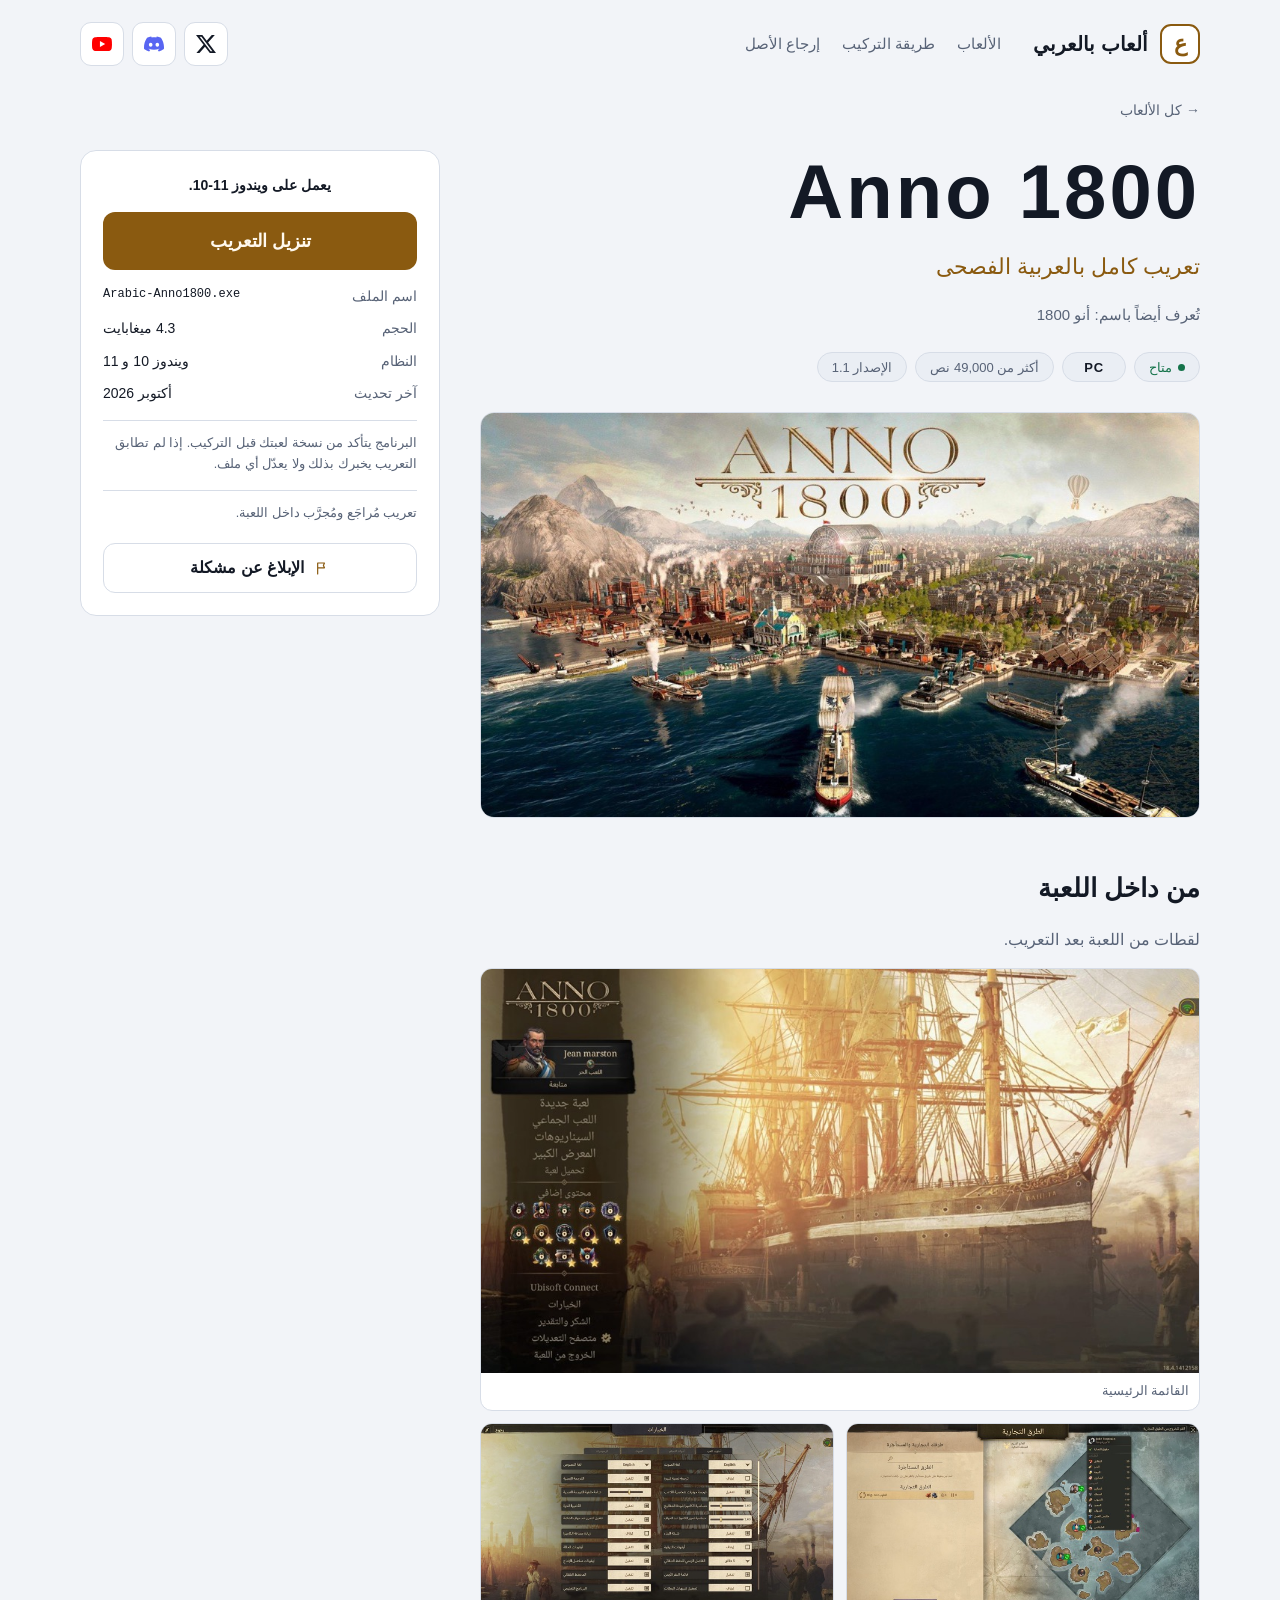
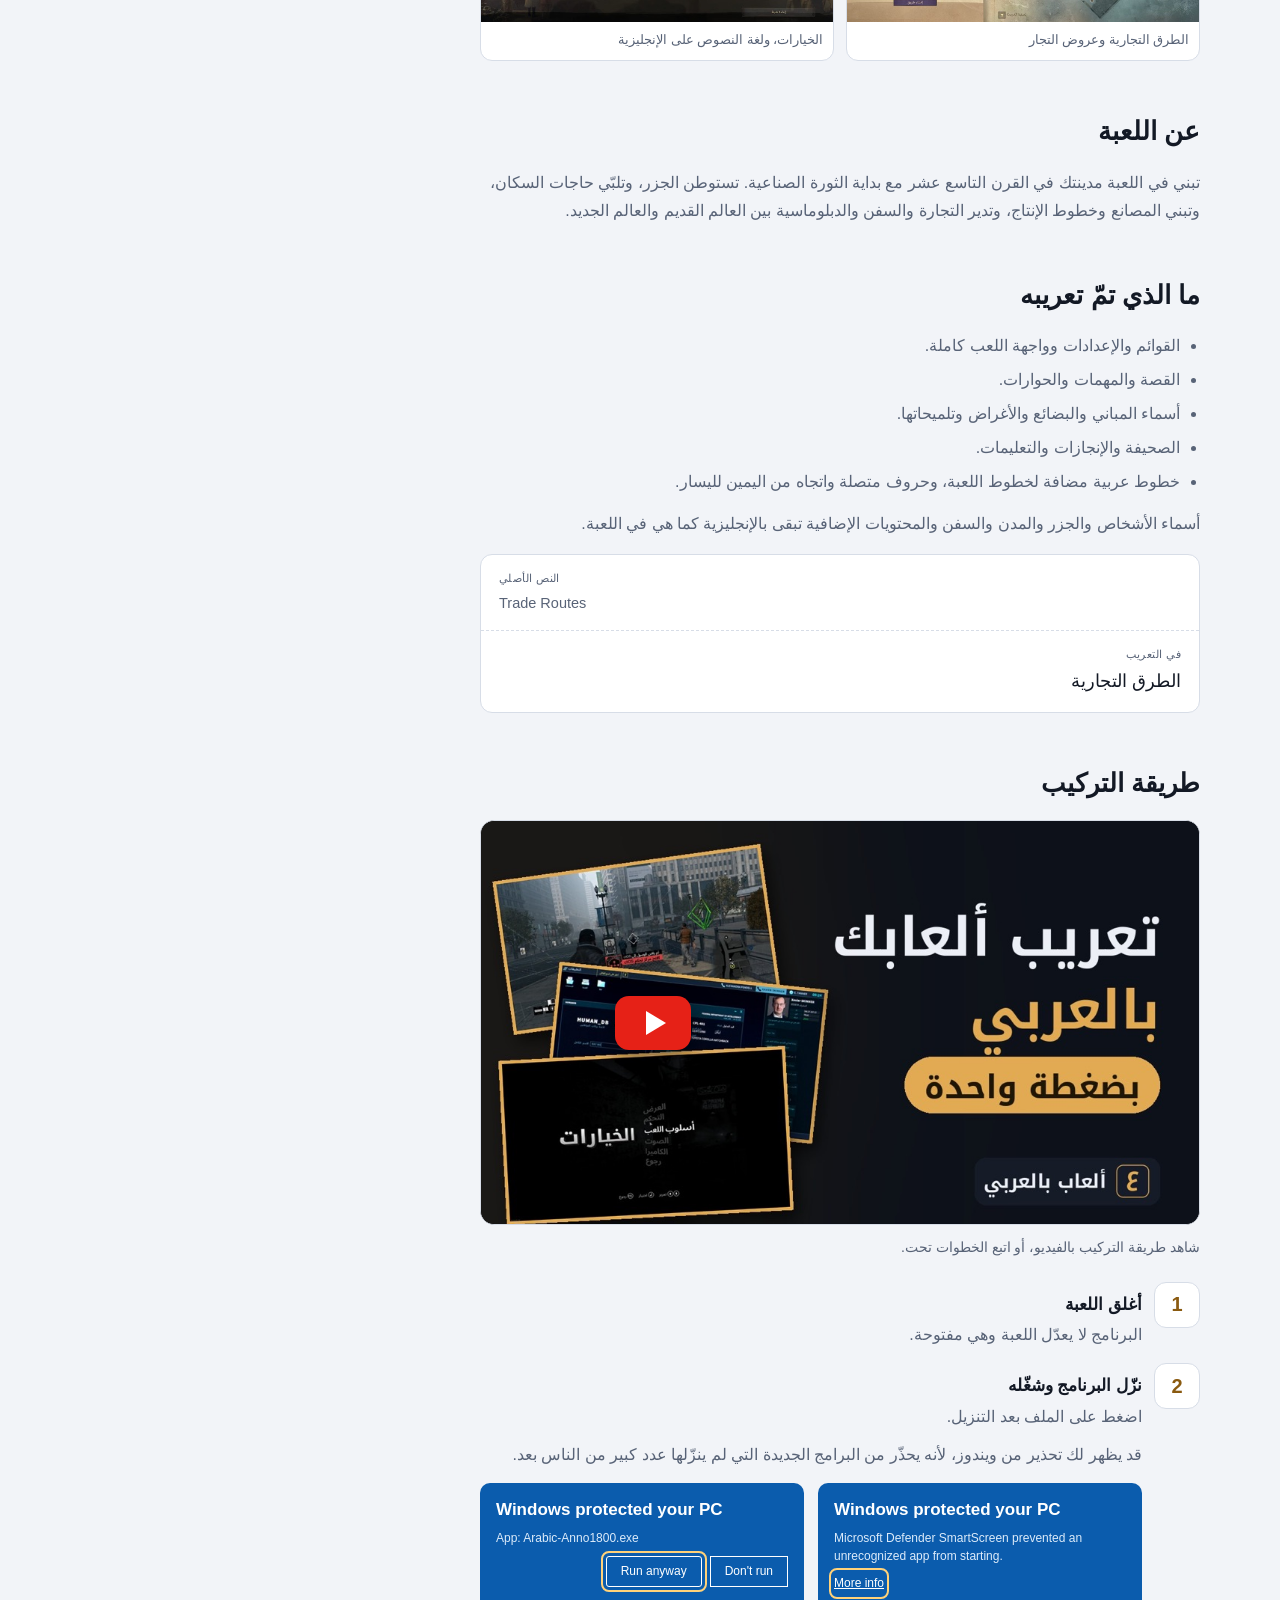
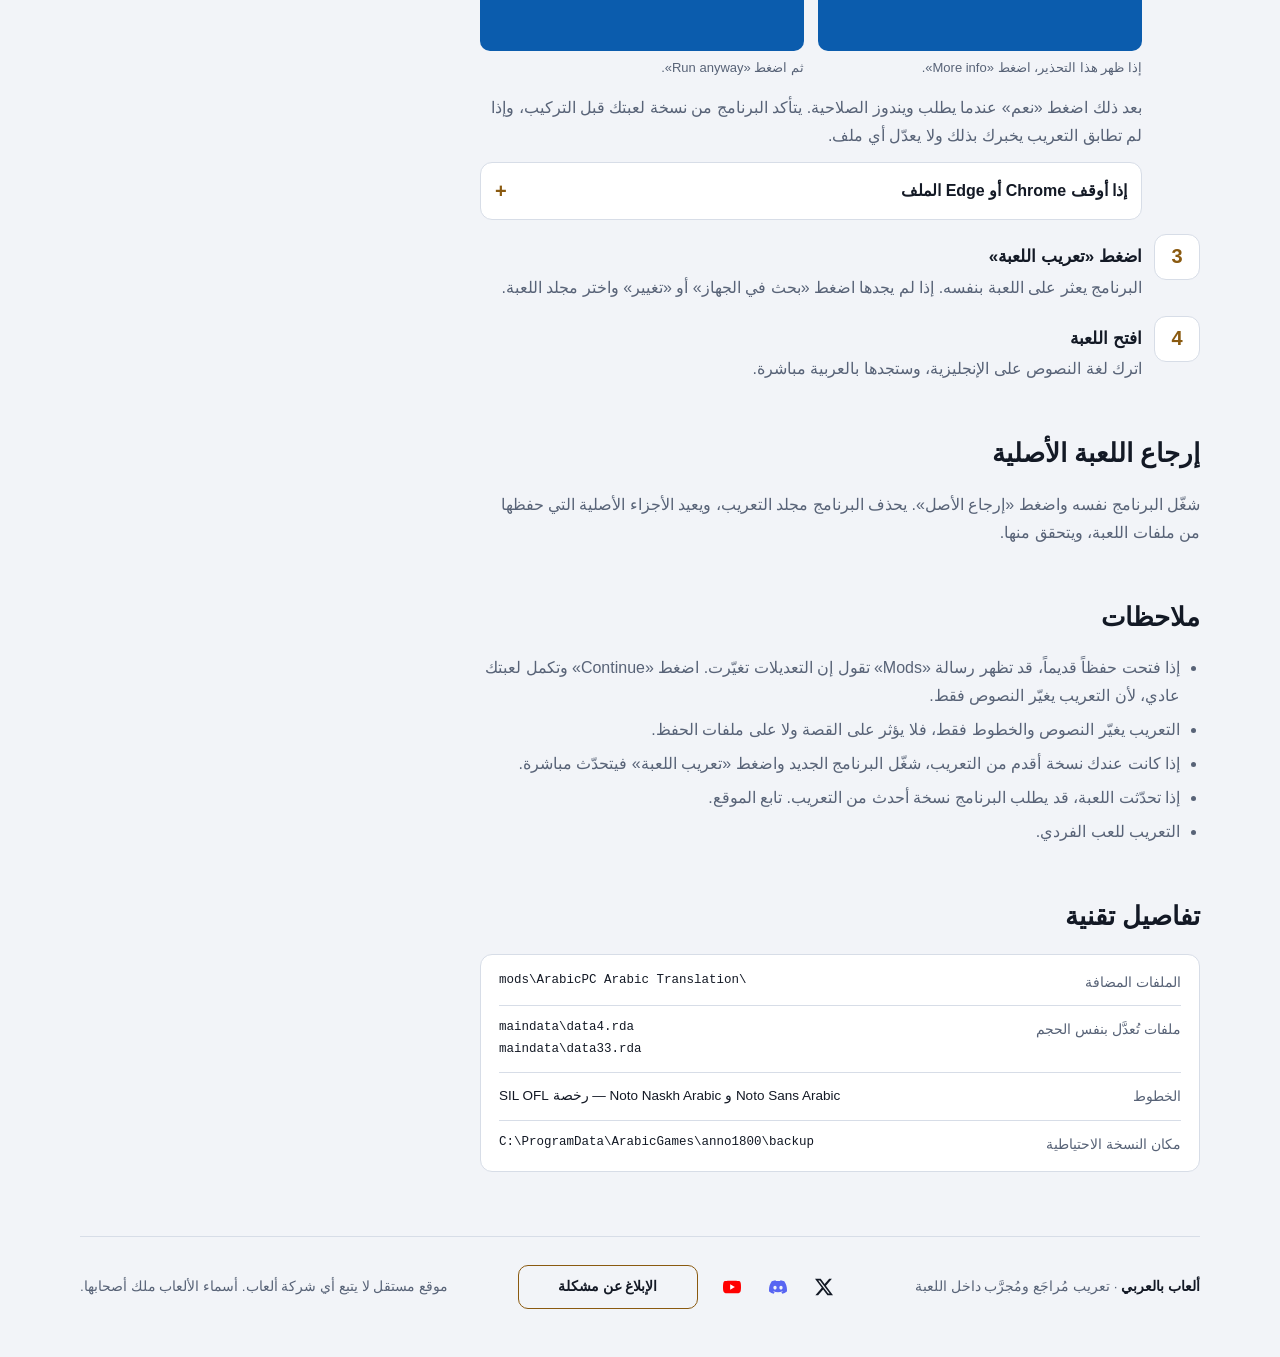
==== commit a4ea788e: "تحسين الموقع: صفحة اللعبة والبلاغ والحركة والأماكن والصور Co-Authored-By: Claude Opus 5.5 <noreply@a" ====
--- a/anno1800.html
+++ b/anno1800.html
@@ -2,16 +2,21 @@
 <html lang="ar" dir="rtl">
 <head>
 <meta charset="utf-8">
-<meta http-equiv="Content-Security-Policy" content="default-src 'none'; script-src 'sha256-Id8Sa9lHvQpv70yLuLrgS8saQPOXiOdCwPLp7Yqlmew=' 'sha256-XPZ5wKqf21gq0D0AeraoFpnEj7kuPk5C9pK2HXMF9HM=' 'sha256-v1uO1e8zvMH5rvgt+mpIUeD6uVlTH4/er59xinUxWh0=' https://gc.zgo.at/count.v5.js; style-src 'sha256-xJSLHyXVNwXziqnnRmNPiIkLphTbNPkQMCfurUCrXcg=' https://fonts.googleapis.com; font-src https://fonts.gstatic.com; img-src 'self' https://arabic-pc.goatcounter.com; connect-src https://arabic-pc.goatcounter.com; frame-src https://www.youtube-nocookie.com; base-uri 'none'; form-action 'none'">
+<meta http-equiv="Content-Security-Policy" content="default-src 'none'; script-src 'sha256-Id8Sa9lHvQpv70yLuLrgS8saQPOXiOdCwPLp7Yqlmew=' 'sha256-ewUK3IPYGU3gF46hvFdsm5bOvynYOuCXVG4b3wqlys8=' 'sha256-vcinfW8w1KXhrZvj4CvVC5i6HdQuYbBCxFpEJyH1vP8=' 'sha256-0NgrnOgkzZ77znPo2b4Meokp/LdTKjtW62F+k99FBgs=' 'sha256-D0SnryFHbFcE3lDCmxs45RldMhnp5iyebAxpOahPNMg=' https://gc.zgo.at/count.v5.js; style-src 'sha256-g4KBhibumO7cc7arSXGekDqW7mR9hRcA4U9ZsSKpeTw=' https://fonts.googleapis.com; font-src https://fonts.gstatic.com; img-src 'self' https://arabic-pc.goatcounter.com; connect-src https://arabic-pc.goatcounter.com; frame-src 'self' https://www.youtube-nocookie.com; base-uri 'none'; form-action 'none'">
 <meta name="viewport" content="width=device-width, initial-scale=1, viewport-fit=cover">
 <meta name="description" content="تعريب لعبة Anno 1800 (آنو 1800، أنو 1800) كامل بالعربية الفصحى: القوائم والمهمات والقصة والصحيفة والتلميحات. يُركَّب ببرنامج صغير بضغطة واحدة ويُزال بضغطة واحدة.">
 <link rel="icon" type="image/png" href="img/icon.png">
 <meta property="og:title" content="تعريب Anno 1800 (آنو 1800) بالعربية | ألعاب بالعربي">
 <meta property="og:description" content="تعريب لعبة Anno 1800 (آنو 1800، أنو 1800) كامل بالعربية الفصحى: القوائم والمهمات والقصة والصحيفة والتلميحات. يُركَّب ببرنامج صغير بضغطة واحدة ويُزال بضغطة واحدة.">
-<meta property="og:image" content="https://arabic-pc.github.io/img/icon.png">
+<link rel="canonical" href="https://arabic-pc.github.io/anno1800.html">
+<meta property="og:type" content="website">
+<meta property="og:url" content="https://arabic-pc.github.io/anno1800.html">
+<meta property="og:image" content="https://arabic-pc.github.io/img/anno-cover.jpg">
+<meta name="twitter:card" content="summary_large_image">
 <meta name="theme-color" content="#0D1119">
 <meta name="google-site-verification" content="0khRUPTyk-3FLgudLrnjnzi9njk2wVIBT3IxozMUFL8">
 <meta property="og:site_name" content="ألعاب بالعربي">
+<script type="application/ld+json">{"@context": "https://schema.org", "@type": "BreadcrumbList", "itemListElement": [{"@type": "ListItem", "position": 1, "name": "ألعاب بالعربي", "item": "https://arabic-pc.github.io/"}, {"@type": "ListItem", "position": 2, "name": "تعريب Anno 1800", "item": "https://arabic-pc.github.io/anno1800.html"}]}</script>
 <title>تعريب Anno 1800 (آنو 1800) بالعربية | ألعاب بالعربي</title>
 <link rel="preconnect" href="https://fonts.googleapis.com"><link rel="preconnect" href="https://fonts.gstatic.com" crossorigin><link rel="stylesheet" href="https://fonts.googleapis.com/css2?family=IBM+Plex+Mono:wght@400;500&family=IBM+Plex+Sans+Arabic:wght@400;500;600;700&family=Noto+Kufi+Arabic:wght@500;600;700&display=swap">
 <style>
@@ -26,6 +31,8 @@
   --gold: #E2AA52;
   --gold-ink: #1E1606;
   --ok: #46C48C;
+  --danger: #E07A62;
+  --pause: #F2994A;
   --info: #6C9EF0;
   --scan: rgba(226, 170, 82, .06);
 
@@ -35,25 +42,27 @@
 
   --r: 14px;
   --wrap: 1120px;
+  --t-fast: .15s;
+  --ease: cubic-bezier(.16, 1, .3, 1);
   color-scheme: dark;
 }
 @media (prefers-color-scheme: light) {
   :root:not([data-theme="dark"]) {
     --bg: #F2F4F8; --surface: #FFFFFF; --surface-2: #EAEEF4; --line: #D7DDE7;
-    --fg: #131925; --muted: #586377; --gold: #A9711A; --gold-ink: #FFF9EE;
-    --ok: #1C8A5A; --info: #2F67C7; --scan: rgba(169, 113, 26, .07);
+    --fg: #131925; --muted: #586377; --gold: #8A5A10; --gold-ink: #FFF9EE;
+    --ok: #14734A; --danger: #B23A22; --pause: #9A4E0C; --info: #2F67C7; --scan: rgba(169, 113, 26, .07);
     color-scheme: light;
   }
 }
 :root[data-theme="light"] {
   --bg: #F2F4F8; --surface: #FFFFFF; --surface-2: #EAEEF4; --line: #D7DDE7;
-  --fg: #131925; --muted: #586377; --gold: #A9711A; --gold-ink: #FFF9EE;
-  --ok: #1C8A5A; --info: #2F67C7; --scan: rgba(169, 113, 26, .07);
+  --fg: #131925; --muted: #586377; --gold: #8A5A10; --gold-ink: #FFF9EE;
+  --ok: #14734A; --danger: #B23A22; --pause: #9A4E0C; --info: #2F67C7; --scan: rgba(169, 113, 26, .07);
   color-scheme: light;
 }
 
 * { box-sizing: border-box; }
-body { background: var(--bg); color: var(--fg); font-family: var(--f-body); font-size: 16px; line-height: 1.75; }
+body { margin: 0; background: var(--bg); color: var(--fg); font-family: var(--f-body); font-size: 16px; line-height: 1.75; }
 .page { padding-inline: 20px; padding-block: 0 48px; }
 .wrap { max-width: var(--wrap); margin-inline: auto; }
 a { color: inherit; }
@@ -70,35 +79,44 @@
   font-family: var(--f-display); font-weight: 700; color: var(--gold); font-size: 22px; line-height: 1; background: var(--surface); }
 .brand b { font-family: var(--f-display); font-size: 20px; font-weight: 600; }
 .nav { display: flex; gap: 22px; font-size: 15px; color: var(--muted); }
-.nav a { text-decoration: none; }
+.nav a { display: inline-flex; align-items: center; min-height: 44px; text-decoration: none; transition: color var(--t-fast); }
 .nav a:hover { color: var(--fg); }
 
 /* حسابات التواصل */
 .soc { display: flex; gap: 8px; }
-.soc-btn { width: 40px; height: 40px; border-radius: 11px; border: 1px solid var(--line); background: var(--surface); display: grid; place-items: center; color: var(--fg); text-decoration: none; transition: border-color .15s, color .15s; }
-.soc-btn:hover { border-color: var(--gold); color: var(--gold); }
-.xmark { font-family: "Segoe UI Symbol", "Noto Sans Math", "IBM Plex Sans Arabic", sans-serif; font-size: 18px; font-weight: 700; line-height: 1; }
+.soc-btn { width: 44px; height: 44px; border-radius: 11px; border: 1px solid var(--line); background: var(--surface); display: grid; place-items: center; color: var(--fg); text-decoration: none; transition: border-color .15s, color .15s; }
+.soc-btn:hover { border-color: var(--gold); }
+.ic { display: block; width: 20px; height: 20px; }
+.ic-x { color: var(--fg); }
 .top { flex-wrap: nowrap; }
-.top .nav { margin-inline-start: auto; }
+.top .brand { margin-inline-end: 16px; }
+.top .soc { margin-inline-start: auto; }
 .community { display: grid; grid-template-columns: repeat(3, minmax(0, 1fr)); gap: 16px; }
 .community .comm { grid-template-columns: auto 1fr; }
 .community .comm-go { grid-column: 2; }
 .comm { display: grid; grid-template-columns: auto 1fr auto; gap: 16px; align-items: center; padding: 20px 22px; background: var(--surface); border: 1px solid var(--line); border-radius: var(--r); text-decoration: none; transition: border-color .2s, transform .2s; }
-.comm:hover { border-color: var(--gold); transform: translateY(-2px); }
+@media (hover: hover) {
+  .comm:hover { border-color: var(--gold); transform: translateY(-2px); }
+}
 .comm-ic { width: 52px; height: 52px; border-radius: 14px; background: var(--surface-2); border: 1px solid var(--line); display: grid; place-items: center; color: var(--gold); }
-.comm-ic .xmark { font-size: 24px; }
+.comm-ic .ic { width: 26px; height: 26px; }
 .comm-t { display: grid; gap: 4px; min-width: 0; }
 .comm-t b { font-size: 17px; }
 .comm-t span { color: var(--muted); font-size: 14px; }
 .comm-go { color: var(--gold); font-weight: 600; font-size: 14.5px; white-space: nowrap; }
-.foot-soc a { color: var(--fg); text-decoration: none; }
+.foot-soc { display: inline-flex; align-items: center; flex-wrap: wrap; gap: 2px; }
+.foot-soc a { display: inline-flex; align-items: center; justify-content: center; min-width: 44px; min-height: 44px; border: 1px solid transparent; border-radius: 11px; color: var(--fg); text-decoration: none; transition: color var(--t-fast), border-color .15s; }
+.foot-soc .ic { width: 18px; height: 18px; }
+.foot-soc .foot-rep { min-width: 180px; margin-inline-start: 10px; padding-inline: 18px; border: 1px solid var(--gold); border-radius: 10px; font-weight: 600; transition: background .15s; }
+.foot-soc .foot-rep:hover { background: var(--surface-2); }
 .foot-soc a:hover { color: var(--gold); }
+.foot-soc a:not(.foot-rep):hover { border-color: var(--gold); color: var(--fg); }
 .dl-note a { color: var(--gold); }
 
 /* الأزرار */
 .btn { display: inline-flex; align-items: center; justify-content: center; gap: 10px; min-height: 50px; padding-inline: 26px;
   border-radius: 12px; font: 600 16px/1 var(--f-body); text-decoration: none; border: 1px solid var(--line);
-  background: var(--surface-2); color: var(--fg); cursor: pointer; transition: background .15s, transform .15s; }
+  background: var(--surface-2); color: var(--fg); cursor: pointer; transition: background var(--t-fast), filter var(--t-fast), transform var(--t-fast); }
 .btn:hover { background: var(--line); }
 .btn.gold { background: var(--gold); color: var(--gold-ink); border-color: transparent; }
 .btn.gold:hover { filter: brightness(1.08); }
@@ -128,31 +146,38 @@
 .app-top { display: flex; justify-content: space-between; align-items: start; }
 .app-brand { font-size: 12px; color: var(--gold); font-weight: 600; }
 .app-title { font-size: 20px; font-weight: 700; }
-.app-dots { display: flex; gap: 10px; color: var(--muted); font-size: 14px; }
+.app-dots { display: flex; flex: none; gap: 10px; color: var(--muted); font-size: 14px; white-space: nowrap; }
 .app-card { background: var(--surface-2); border: 1px solid var(--line); border-radius: 12px; padding: 12px 14px; min-width: 0; }
 .app-label { font-size: 11px; color: var(--muted); }
 .app-path { font-family: var(--f-mono); font-size: 12px; direction: ltr; text-align: right; overflow: hidden; text-overflow: ellipsis; white-space: nowrap; }
 .app-status { display: flex; align-items: center; gap: 10px; font-weight: 700; font-size: 15px; }
-.dot { width: 14px; height: 14px; border-radius: 50%; background: var(--info); box-shadow: 0 0 0 5px color-mix(in srgb, var(--info) 22%, transparent); flex: none; }
-.app-msg { font-size: 12.5px; color: var(--muted); margin-block-start: 4px; }
+.dot { width: 14px; height: 14px; border-radius: 50%; background: var(--info); box-shadow: 0 0 0 5px color-mix(in srgb, var(--info) 22%, transparent); flex: none; transition: background .18s, box-shadow .18s; }
+/* الجملتان في نفس المكان عشان طول النافذة ما يتغير */
+.app-msg { display: grid; font-size: 12.5px; color: var(--muted); margin-block-start: 4px; }
+.app .app-msg span, .app.running .app-msg span { display: block; grid-area: 1 / 1; transition: opacity .2s; }
+.app .app-msg .s0, .app .app-msg .s1, .app.running .app-msg .s2, .app.ready .app-msg .s2 { opacity: 0; }
+.app.running .app-msg .s1, .app.ready .app-msg .s0 { opacity: 1; }
 .bar { height: 7px; border-radius: 99px; background: var(--line); overflow: hidden; margin-block-start: 12px; display: flex; justify-content: flex-start; }
 .bar i { display: block; height: 100%; width: 100%; background: var(--gold); border-radius: 99px; }
 .bar-meta { display: flex; justify-content: space-between; font-size: 11.5px; color: var(--muted); margin-block-start: 6px; }
 .bar-meta b { color: var(--fg); font-family: var(--f-mono); font-weight: 500; }
 .app-btns { display: grid; grid-template-columns: 1.6fr 1fr 1.1fr; gap: 8px; }
-.app-btns span { border-radius: 10px; text-align: center; padding-block: 10px; font-size: 13px; font-weight: 600; background: var(--surface-2); border: 1px solid var(--line); }
-.app-btns .go { background: var(--gold); color: var(--gold-ink); border-color: transparent; }
-.app-btns .off { background: var(--surface-2); color: var(--muted); border-color: var(--line); }
+.app-btns > span { border-radius: 10px; text-align: center; padding-block: 10px; font-size: 13px; font-weight: 600; background: var(--surface-2); border: 1px solid var(--line); }
+.app-btns > .off { color: var(--muted); transition: background .2s, color .2s, border-color .2s, transform .12s, filter .12s; }
+.app.ready .app-btns > .go { background: var(--gold); color: var(--gold-ink); border-color: transparent; }
+.app.press .app-btns > .go { transform: scale(.95); filter: brightness(.9); }
 .app-foot { display: flex; justify-content: space-between; font-size: 11px; color: var(--muted); border-top: 1px solid var(--line); padding-top: 10px; }
 
 /* حالة نافذة البرنامج: تبدأ "جارٍ التركيب" ثم تتحول للنجاح (يتحكم بها سكربت صغير؛ بدون سكربت تظهر حالة النجاح) */
-.bar i { transition: width 3.2s cubic-bezier(.4,.1,.3,1); }
-.app .s1 { display: none; }
-#mockName, #mockPath, #mockVer { transition: opacity .28s ease; }
+.app .s0, .app .s1 { display: none; }
+.app.ready .s0 { display: block; }
+.app.ready .s2 { display: none; }
+.app.ready .bar, .app.ready .bar-meta { visibility: hidden; }
+#mockName, #mockPath, #mockVer { transition: opacity .2s ease; }
 .app.swap #mockName, .app.swap #mockPath, .app.swap #mockVer { opacity: 0; }
 .app.running .s1 { display: block; }
 .app.running .s2 { display: none; }
-.app:not(.running) .dot { background: var(--ok); box-shadow: 0 0 0 5px color-mix(in srgb, var(--ok) 22%, transparent); }
+.app:not(.running):not(.ready) .dot { background: var(--ok); box-shadow: 0 0 0 5px color-mix(in srgb, var(--ok) 22%, transparent); }
 
 /* البطل */
 .hero { display: grid; grid-template-columns: 1.15fr 1fr; gap: 48px; align-items: center; padding-block: 40px 24px; }
@@ -165,15 +190,17 @@
 .hero-note::before { content: ""; width: 8px; height: 8px; border-radius: 50%; background: var(--ok); flex: none; }
 
 /* بطاقات الألعاب */
-.games { display: grid; grid-template-columns: repeat(auto-fill, minmax(300px, 1fr)); gap: 20px; }
-.game { display: grid; text-decoration: none; background: var(--surface); border: 1px solid var(--line); border-radius: var(--r); overflow: hidden; transition: border-color .2s, transform .2s; }
-.game:hover { border-color: var(--gold); transform: translateY(-2px); }
+.games { display: grid; grid-template-columns: repeat(auto-fill, minmax(min(300px, 100%), 1fr)); gap: 20px; }
+.game { display: grid; grid-template-rows: auto 1fr; text-decoration: none; background: var(--surface); border: 1px solid var(--line); border-radius: var(--r); overflow: hidden; transition: border-color .2s, transform .2s; }
+@media (hover: hover) {
+  .game:hover { border-color: var(--gold); transform: translateY(-2px); }
+}
 .art { position: relative; aspect-ratio: 16 / 9; max-width: 100%; padding: 16px 18px; display: flex; flex-direction: column; justify-content: space-between; overflow: hidden;
   background: repeating-linear-gradient(0deg, var(--scan) 0 1px, transparent 1px 4px), linear-gradient(160deg, var(--surface-2), var(--bg)); }
 .art .term { font-family: var(--f-mono); font-size: 12px; color: var(--gold); direction: ltr; text-align: left; line-height: 1.6; opacity: .9; }
 .art .term span { color: var(--muted); }
 .art .name { font-family: var(--f-body); font-weight: 700; font-size: 30px; letter-spacing: .04em; direction: ltr; text-align: left; }
-.game-body { padding: 16px 18px 18px; display: grid; gap: 12px; }
+.game-body { padding: 16px 18px 18px; display: grid; grid-template-rows: auto 1fr auto auto; gap: 12px; }
 .game-body p { color: var(--muted); font-size: 14.5px; }
 .game-go { color: var(--gold); font-weight: 600; font-size: 14.5px; }
 .art.shot { background: var(--bg); padding: 0; justify-content: flex-end; }
@@ -189,16 +216,20 @@
 .g-shot img { display: block; width: 100%; height: auto; aspect-ratio: 16 / 9; object-fit: cover; }
 .g-shot figcaption { font-size: 13px; color: var(--muted); padding: 10px 14px; }
 /* معرض اللقطات */
-.gallery { display: grid; grid-template-columns: repeat(3, minmax(0, 1fr)); gap: 12px; margin-block-start: 14px; }
+.gallery { display: grid; grid-template-columns: repeat(2, minmax(0, 1fr)); gap: 12px; margin-block-start: 14px; }
+.gallery figure:first-child, .gallery figure:last-child:nth-child(even) { grid-column: 1 / -1; }
 .gallery figure { margin: 0; border-radius: 12px; overflow: hidden; border: 1px solid var(--line); background: var(--surface); }
 .gallery img { display: block; width: 100%; aspect-ratio: 16 / 9; object-fit: cover; transition: transform .3s; }
 .gallery .zoom { display: block; width: 100%; padding: 0; border: 0; background: none; cursor: zoom-in; overflow: hidden; }
-.gallery .zoom:hover img { transform: scale(1.04); }
+@media (hover: hover) {
+  .gallery .zoom:hover img { transform: scale(1.04); }
+}
+.gallery .zoom:focus-visible { outline-offset: -3px; }
 .lb { position: fixed; inset: 0; z-index: 50; background: rgba(5,7,12,.92); display: flex; flex-direction: column; align-items: center; justify-content: center; gap: 12px; padding: 24px 16px; cursor: zoom-out; }
 .lb[hidden] { display: none; }
 .lb img { max-width: 100%; max-height: calc(100% - 60px); border-radius: 10px; box-shadow: 0 20px 60px rgba(0,0,0,.5); }
 .lb p { color: #C9D0DD; font-size: 14px; }
-.lb-x { position: absolute; top: calc(env(safe-area-inset-top, 0px) + 14px); left: 16px; width: 42px; height: 42px; border-radius: 50%; border: 1px solid rgba(255,255,255,.25); background: rgba(255,255,255,.08); color: #fff; font-size: 18px; cursor: pointer; }
+.lb-x { position: absolute; top: calc(env(safe-area-inset-top, 0px) + 14px); left: 16px; width: 44px; height: 44px; border-radius: 50%; border: 1px solid rgba(255,255,255,.25); background: rgba(255,255,255,.08); color: #fff; font-size: 18px; cursor: pointer; }
 .gallery figcaption { font-size: 12.5px; color: var(--muted); padding: 8px 10px; }
 @media (max-width: 640px) { .gallery { grid-template-columns: 1fr; } }
 /* لعبة واحدة متاحة: البطاقة تمتد أفقياً بدل أن تبقى وحيدة في الصف */
@@ -226,19 +257,23 @@
 
 /* الأسئلة */
 .faq { display: grid; gap: 10px; max-width: 820px; }
-.faq details { background: var(--surface); border: 1px solid var(--line); border-radius: 12px; padding: 4px 18px; }
+.faq details { background: var(--surface); border: 1px solid var(--line); border-radius: 12px; padding: 4px 18px; transition: border-color .2s; }
+@media (hover: hover) {
+  .faq details:hover { border-color: var(--gold); }
+}
 .faq summary { cursor: pointer; font-weight: 600; padding-block: 14px; list-style: none; display: flex; justify-content: space-between; gap: 12px; }
 .faq summary::after { content: "+"; color: var(--gold); font-size: 20px; line-height: 1; }
 .faq details[open] summary::after { content: "−"; }
 .faq summary::-webkit-details-marker { display: none; }
 .faq details p { color: var(--muted); padding-block-end: 16px; font-size: 15px; }
+.faq bdi { white-space: nowrap; }
 
 /* التذييل */
-.foot { margin-block-start: 64px; padding-block: 28px 0; border-top: 1px solid var(--line); display: flex; justify-content: space-between; gap: 16px; flex-wrap: wrap; color: var(--muted); font-size: 13.5px; }
+.foot { margin-block-start: 64px; padding-block: 28px 0; border-top: 1px solid var(--line); display: flex; align-items: center; justify-content: space-between; gap: 16px; flex-wrap: wrap; color: var(--muted); font-size: 13.5px; }
 .foot strong { color: var(--fg); font-weight: 600; }
 
 /* صفحة اللعبة */
-.crumb { font-size: 14px; color: var(--muted); text-decoration: none; display: inline-flex; gap: 6px; padding-block: 8px; }
+.crumb { font-size: 14px; color: var(--muted); text-decoration: none; display: inline-flex; align-items: center; gap: 6px; min-height: 44px; transition: color var(--t-fast); }
 .crumb:hover { color: var(--fg); }
 .g-head { display: grid; grid-template-columns: 1fr 360px; gap: 40px; align-items: start; padding-block: 18px 0; }
 .g-head > * { min-width: 0; }
@@ -273,12 +308,12 @@
 /* رسم توضيحي لتحذير ويندوز */
 .warn { display: grid; grid-template-columns: 1fr 1fr; gap: 14px; margin-block-start: 14px; }
 .ss { background: #0B5CAD; color: #fff; border-radius: 10px; padding: 16px 16px 14px; direction: ltr; text-align: left; font-family: "Segoe UI", Tahoma, sans-serif; display: grid; gap: 8px; align-content: start; min-height: 168px; position: relative; min-width: 0; }
-.ss h4 { margin: 0; font-size: 17px; font-weight: 600; }
+.ss-t { display: block; font-size: 17px; font-weight: 600; line-height: 1.35; }
 .ss p { color: #DCEBFA !important; font-size: 12px; line-height: 1.45; }
 .ss .more { color: #fff; text-decoration: underline; font-size: 12px; outline: 2px solid #FFD27A; outline-offset: 3px; border-radius: 3px; justify-self: start; }
 .ss .row { display: flex; gap: 8px; justify-content: flex-end; margin-top: auto; }
 .ss .row span { border: 1px solid #fff; padding: 4px 14px; font-size: 12px; }
-.ss .row .hl { outline: 2px solid #FFD27A; outline-offset: 3px; }
+.ss .row .hl { outline: 2px solid #FFD27A; outline-offset: 3px; border-radius: 3px; }
 .ss-cap { font-size: 13px; color: var(--muted); margin-block-start: 6px; text-align: right; direction: rtl; }
 
 .tech { background: var(--surface); border: 1px solid var(--line); border-radius: 12px; padding: 4px 18px; overflow-x: auto; }
@@ -286,13 +321,142 @@
 .tech td { padding: 11px 0; border-bottom: 1px solid var(--line); vertical-align: top; }
 .tech tr:last-child td { border-bottom: 0; }
 .tech td:first-child { color: var(--muted); padding-inline-end: 18px; white-space: nowrap; }
-.tech td:last-child { direction: ltr; text-align: left; font-family: var(--f-mono); font-size: 12.5px; word-break: break-all; }
+.tech td:last-child { direction: ltr; text-align: left; font-family: var(--f-mono); font-size: 12.5px; overflow-wrap: anywhere; }
+.tl { display: block; }
+.tl-ar { font-family: var(--f-body); font-size: 13.5px; }
 
 .preview-note { font-size: 12.5px; color: var(--muted); background: var(--surface-2); border-radius: 8px; padding: 8px 12px; }
+
+/* الوصول للتنزيل: زر أعلى الصفحة وشريط سفلي في الشاشات الصغيرة، وإرسال الرابط للكمبيوتر من الجوال */
+#get { scroll-margin-top: 16px; }
+p.dl-pc { margin: 0; font-size: 14px; font-weight: 600; color: var(--fg); text-align: center; }
+.dl-jump-box, .to-get, .dl-bar { display: none; }
+#dlSend { font-family: var(--f-body); }
+#dlSend[hidden], .dl-sent[hidden] { display: none; }
+.dl-sent { font-size: 13.5px; color: var(--muted); text-align: center; overflow-wrap: anywhere; }
+.is-phone #dlBtn { background: var(--surface-2); color: var(--fg); border-color: var(--line); min-height: 50px; font-size: 16px; }
+
+/* شرح تحذير ويندوز */
+.warn-why { margin-block-start: 10px; }
+.warn-next { margin-block-start: 14px; }
+.warn-more { margin-block-start: 12px; background: var(--surface); border: 1px solid var(--line); border-radius: 12px; padding: 4px 14px; }
+.warn-more summary { cursor: pointer; font-weight: 600; color: var(--fg); min-height: 48px; padding-block: 10px; line-height: 1.5; list-style: none; display: flex; align-items: center; justify-content: space-between; gap: 12px; }
+.warn-more summary::after { content: "+"; color: var(--gold); font-size: 20px; line-height: 1; }
+.warn-more[open] summary::after { content: "−"; }
+.warn-more summary::-webkit-details-marker { display: none; }
+.warn-more p { font-size: 14.5px; padding-block-end: 12px; }
+.warn-more a { color: var(--fg); }
+.warn-more bdi { white-space: nowrap; }
+
+/* الحركة: انتقال بين الصفحات، وفتح الأسئلة والمكبّر، وإشارة الوصول لصندوق التنزيل */
+@media (prefers-reduced-motion: no-preference) {
+  @view-transition { navigation: auto; }
+  ::view-transition-group(*) { animation-duration: .32s; animation-timing-function: var(--ease); }
+  ::view-transition-old(root), ::view-transition-new(root) { animation-duration: .18s; }
+  html:has(.hero) { scroll-behavior: smooth; }
+  .lb:not([hidden]) { animation: fade-in .18s ease-out; }
+  .lb:not([hidden]) img { animation: lb-img .24s var(--ease); }
+  #get:target { animation: get-hit .9s ease-out; }
+  @supports (interpolate-size: allow-keywords) {
+    .faq details, .warn-more { interpolate-size: allow-keywords; }
+    .faq details::details-content, .warn-more::details-content { block-size: 0; overflow: clip; transition: block-size .14s ease-in, content-visibility .14s allow-discrete; }
+    .faq details[open]::details-content, .warn-more[open]::details-content { block-size: auto; transition: block-size .22s var(--ease), content-visibility .22s allow-discrete; }
+  }
+}
+@media (prefers-reduced-motion: reduce) {
+  .game, .comm, .gallery img, .yt img, .btn { transition-property: border-color, background, filter; }
+  .comm:hover, .game:hover, .gallery .zoom:hover img, .yt:hover img, .btn:active { transform: none; }
+}
+@keyframes fade-in { from { opacity: 0; } }
+@keyframes lb-img { from { transform: scale(.97); } }
+@keyframes get-hit { from { box-shadow: 0 0 0 3px var(--gold); } to { box-shadow: 0 0 0 3px transparent; } }
+
+/* نافذة البلاغ فوق الصفحة، وصفحة البلاغ لما تنعرض داخلها */
+html:has(.rep-dlg[open]) { overflow: hidden; }
+.rep-dlg { width: min(640px, 100% - 32px); max-width: none; height: min(780px, 100dvh - 48px); max-height: none; padding: 0; border: 1px solid var(--line); border-radius: 18px; background: var(--surface); color: var(--fg); overflow: hidden; }
+.rep-dlg[open] { animation: rep-dlg-in .18s ease-out; }
+.rep-dlg::backdrop { background: rgba(5, 7, 12, .62); }
+.rep-dlg iframe { display: block; width: 100%; height: 100%; border: 0; }
+.rep-dlg-x { position: absolute; top: 12px; inset-inline-end: 12px; z-index: 1; width: 44px; height: 44px; border-radius: 50%; border: 1px solid var(--line); background: var(--surface-2); color: var(--fg); font-size: 16px; cursor: pointer; }
+.rep-dlg-x:hover { border-color: var(--gold); }
+@keyframes rep-dlg-in { from { opacity: 0; transform: translateY(10px); } }
+@media (prefers-reduced-motion: reduce) { .rep-dlg[open] { animation: none; } }
+@media (max-width: 640px) {
+  .rep-dlg { width: 100%; height: 92dvh; margin: auto 0 0; border-width: 1px 0 0; border-radius: 18px 18px 0 0; }
+}
+.embed body { background: var(--surface); }
+.embed .page { padding: 0; }
+.embed .top, .embed .crumb, .embed .foot { display: none; }
+.embed .rep { max-width: none; padding: 0; }
+.embed .rep-card { border: 0; border-radius: 0; padding: 22px 20px 20px; }
+.embed .rep-title { padding-inline-end: 52px; font-size: 26px; }
+
+/* رسم توضيحي لقائمة التنزيلات في Chrome وEdge */
+.br { background: #292A2D; color: #E8EAED; border-radius: 10px; padding: 14px 16px; direction: ltr; text-align: left; font-family: "Segoe UI", Tahoma, sans-serif; display: grid; gap: 10px; align-content: start; box-shadow: 0 4px 14px rgba(0, 0, 0, .28); }
+.br-edge { background: #2B2B2B; }
+.br .row { display: flex; gap: 8px; justify-content: flex-end; align-items: center; }
+.br .row + .row { margin-top: 2px; }
+.br .row span { border: 1px solid #8A8D93; border-radius: 3px; padding: 4px 14px; font-size: 12px; color: #fff; display: inline-flex; align-items: center; min-height: 26px; box-sizing: border-box; }
+.br .hl { outline: 2px solid #FFD27A; outline-offset: 3px; border-radius: 3px; }
+.br .n { flex: none; width: 18px; height: 18px; margin-inline-start: 8px; border-radius: 50%; background: #FFD27A; color: #1B1B1B; font: 700 11px/18px "Segoe UI", Tahoma, sans-serif; text-align: center; }
+.br-item { display: flex; align-items: center; gap: 10px; background: #3B3C40; border-radius: 10px; padding: 10px 10px 10px 12px; min-width: 0; }
+.br-edge .br-item { background: #3D3D3D; }
+.br-item > svg { flex: none; color: #F2B84B; }
+.br-name { flex: 1; min-width: 0; display: grid; gap: 2px; font-size: 13px; }
+.br-name b { font-weight: 600; overflow: hidden; text-overflow: ellipsis; white-space: nowrap; }
+.br-name i { font-style: normal; font-size: 11.5px; line-height: 1.35; color: #F2C14E; overflow-wrap: anywhere; }
+.br-dots { flex: none; display: inline-flex; color: #fff; padding: 2px 6px; }
+.br-item .n { margin-inline-start: 2px; }
+.br-step { display: grid; gap: 10px; border-top: 1px solid #55575C; padding-top: 12px; }
+.br-title { display: block; margin-block: 4px 2px; font-size: 18px; font-weight: 700; color: var(--fg); }
+@media (max-width: 400px) {
+  .br { padding: 12px; }
+  .br-item { padding: 8px; gap: 6px; }
+  .br-item > svg { display: none; }
+}
 
 @media (max-width: 900px) {
   .hero, .g-head { grid-template-columns: 1fr; gap: 32px; }
   .dl { position: static; }
+  .dl-jump-box { display: grid; gap: 8px; margin-block: 16px 6px; }
+  .to-get { display: inline-flex; align-items: center; min-height: 44px; color: var(--fg); font-weight: 600; }
+  .dl-bar { position: fixed; inset-inline: 0; bottom: 0; z-index: 20; display: flex; align-items: center; justify-content: space-between; gap: 12px; padding: 10px 16px calc(10px + env(safe-area-inset-bottom, 0px)); background: var(--surface); border-top: 1px solid var(--line); box-shadow: 0 -6px 20px rgba(0, 0, 0, .18); transform: translateY(110%); visibility: hidden; transition: transform .14s ease-in, visibility .14s; }
+  .dl-bar.show { transform: none; visibility: visible; transition: transform .24s var(--ease); }
+  .dl-bar .btn { flex: none; min-height: 46px; padding-inline: 20px; font-size: 15px; }
+  .dl-bar-info { min-width: 0; display: grid; font-weight: 600; line-height: 1.35; }
+  .dl-bar-info bdi { overflow: hidden; white-space: nowrap; text-overflow: ellipsis; }
+  .dl-bar-info span { font-size: 12.5px; font-weight: 400; color: var(--muted); }
+}
+@media (max-width: 900px) and (prefers-reduced-motion: reduce) {
+  .dl-bar, .dl-bar.show { transition: none; }
+}
+@media (max-width: 640px) {
+  .app-title { min-height: 3.5em; line-height: 1.75; }
+}
+@media (max-width: 900px) {
+  html { scroll-padding-bottom: 90px; }
+}
+@media (max-width: 480px) {
+  .tech tr { display: block; padding-block: 11px; border-bottom: 1px solid var(--line); }
+  .tech tr:last-child { border-bottom: 0; }
+  .tech td { display: block; padding: 0; border-bottom: 0; }
+  .tech td:first-child { white-space: normal; padding-inline-end: 0; margin-block-end: 2px; }
+  .tech td:last-child { text-align: right; }
+}
+@media (max-width: 400px) {
+  .brand { gap: 8px; }
+  .brand b { font-size: 18px; }
+  .soc { gap: 4px; }
+  .top .brand { margin-inline-end: 0; }
+}
+@media (max-width: 360px) {
+  .top { column-gap: 8px; }
+  .brand { gap: 6px; }
+  .brand b { font-size: 16px; }
+  .mark { width: 36px; height: 36px; font-size: 20px; }
+  .soc { gap: 2px; }
+}
+@media (max-width: 900px) {
   .steps { grid-template-columns: 1fr; }
   .community { grid-template-columns: 1fr; }
 }
@@ -302,7 +466,9 @@
   .comm-go { display: none; }
   .game:only-child { grid-template-columns: 1fr; }
   .game:only-child .art { min-height: 0; aspect-ratio: 16 / 8; }
-  .nav { display: none; }
+  .top { flex-wrap: wrap; row-gap: 4px; padding-block: 14px 6px; }
+  .top .nav { order: 3; width: 100%; justify-content: space-between; gap: 12px; border-top: 1px solid var(--line); }
+  .crumb { display: none; }
   .promises { grid-template-columns: 1fr; }
   .warn { grid-template-columns: 1fr; }
   .page { padding-inline: 16px; }
@@ -312,20 +478,29 @@
 .yt-wrap { margin-block: 6px 22px; }
 .yt, .yt-frame { display:block; position:relative; width:100%; max-width:760px; aspect-ratio:16/9; border-radius:14px; overflow:hidden; border:1px solid var(--line); background:#000; padding:0; cursor:pointer; }
 .yt img { width:100%; height:100%; object-fit:cover; display:block; transition:transform .3s ease, filter .3s ease; }
-.yt:hover img { transform:scale(1.02); filter:brightness(.85); }
+@media (hover: hover) {
+  .yt:hover img { transform:scale(1.02); filter:brightness(.85); }
+}
 .yt-play { position:absolute; top:50%; left:24%; transform:translate(-50%,-50%); width:76px; height:54px; border-radius:14px; background:#E62117; box-shadow:0 6px 24px rgba(0,0,0,.45); }
 .yt-play::after { content:""; position:absolute; inset:0; margin:auto; width:0; height:0; border-style:solid; border-width:12px 0 12px 20px; border-color:transparent transparent transparent #fff; transform:translateX(3px); }
-.yt:focus-visible { outline:2px solid var(--accent, #E3B341); outline-offset:3px; }
+.yt:focus-visible { outline:2px solid var(--gold); outline-offset:3px; }
 .yt-cap { margin-block-start:10px; color:var(--muted); font-size:14px; }
 
 @media (max-width:600px){ .yt-play { width:56px; height:40px; border-radius:11px; } .yt-play::after { border-width:9px 0 9px 15px; } }
-#how .yt-wrap { max-width: 860px; margin: 32px auto 0; }
+#how .yt-wrap { margin: 0; }
 #how .yt { max-width: none; }
-#how .yt-cap { text-align: center; }
+.how-grid { display: grid; grid-template-columns: minmax(0, 1.5fr) minmax(0, 1fr); gap: 24px; align-items: start; }
+.how-grid .steps { grid-template-columns: 1fr; gap: 10px; }
+.how-grid .steps li { grid-template-columns: auto 1fr; column-gap: 14px; row-gap: 2px; padding: 14px 16px; }
+.how-grid .steps li::before { grid-row: span 2; font-size: 26px; }
+.how-grid .steps h3 { font-size: 16.5px; }
+@media (max-width: 900px) {
+  .how-grid { grid-template-columns: 1fr; }
+}
 
 /* تنبيه مهم في صفحة اللعبة */
 .alert { margin-block: 18px; padding: 14px 16px; border-radius: var(--r); border: 1px solid #C2563F; background: rgba(194, 86, 63, .1); }
-.alert b { display: block; margin-block-end: 4px; color: #E07A62; }
+.alert b { display: block; margin-block-end: 4px; color: var(--danger); }
 .alert p { margin: 0; }
 .credit { padding: 14px 16px; border-radius: var(--r); background: var(--surface); border: 1px solid var(--line); }
 .game.upcoming .art.shot img { object-position: center top; }
@@ -348,16 +523,18 @@
 .fld > span { font-weight: 700; font-size: 17px; }
 .req { color: var(--gold); }
 .fld input, .fld select, .fld textarea { width: 100%; font: 400 16.5px/1.6 var(--f-body); color: var(--fg); background: var(--surface-2); border: 1px solid var(--line); border-radius: 12px; padding: 14px 18px; transition: border-color .15s; }
-.fld select { min-height: 58px; cursor: pointer; }
+.fld select { min-height: 58px; cursor: pointer; appearance: none; padding-inline-end: 42px; }
+.fld:has(select) { position: relative; }
+.fld:has(select)::after { content: ""; position: absolute; inset-inline-end: 20px; bottom: 25px; width: 9px; height: 9px; border: solid var(--muted); border-width: 0 2px 2px 0; transform: rotate(45deg); pointer-events: none; }
 .fld textarea { resize: vertical; min-height: 130px; }
-.fld input:focus, .fld select:focus, .fld textarea:focus { outline: none; border-color: var(--gold); }
+.fld input:focus, .fld select:focus, .fld textarea:focus { outline: 2px solid var(--gold); outline-offset: 1px; border-color: var(--gold); }
 .fld input::placeholder, .fld textarea::placeholder { color: var(--muted); opacity: 1; }
 .fld-hint { font-size: 13px; color: var(--muted); margin-block-start: -2px; }
 .hp { position: absolute; inset-inline-start: -10000px; width: 1px; height: 1px; overflow: hidden; }
 .cf-turnstile { min-height: 65px; }
 .rep-send { width: 100%; min-height: 62px; font-size: 19px; font-weight: 700; }
 .rep-send[disabled] { opacity: .6; cursor: wait; }
-.rep-msg { color: #E07A62; font-weight: 500; margin-block-end: -10px; }
+.rep-msg { color: var(--danger); font-weight: 500; margin-block-end: -10px; }
 .rep-msg:empty { display: none; }
 .rep-alt { color: var(--muted); font-size: 14.5px; }
 .rep-alt a { color: var(--gold); text-decoration: none; }
@@ -376,6 +553,7 @@
   .rep-card { padding: 26px 18px 22px; }
 }
 
+@media (prefers-reduced-motion: no-preference) { .g-cover img { view-transition-name: cover-anno1800; } }
 </style>
 </head>
 <body>
@@ -389,7 +567,7 @@
     <a href="#install">طريقة التركيب</a>
     <a href="#restore">إرجاع الأصل</a>
   </nav>
-  <div class="soc"><a class="soc-btn" href="https://x.com/Arabic_PC" target="_blank" rel="noopener" aria-label="حسابنا في X"><b class="xmark">𝕏</b></a><a class="soc-btn" href="https://discord.gg/qZZn2CJPyR" target="_blank" rel="noopener" aria-label="سيرفر ديسكورد"><svg viewBox="0 0 24 24" width="18" height="18" aria-hidden="true"><path d="M4 5.5A2.5 2.5 0 0 1 6.5 3h11A2.5 2.5 0 0 1 20 5.5v8a2.5 2.5 0 0 1-2.5 2.5H10l-4.2 3.6c-.5.4-1.3.1-1.3-.6V16A2.5 2.5 0 0 1 4 13.5z" fill="none" stroke="currentColor" stroke-width="1.8" stroke-linejoin="round"/><circle cx="9" cy="9.5" r="1.2" fill="currentColor"/><circle cx="15" cy="9.5" r="1.2" fill="currentColor"/></svg></a><a class="soc-btn" href="https://www.youtube.com/channel/UCnYWo-6GKKKt775nzAENU2Q" target="_blank" rel="noopener" aria-label="قناة يوتيوب"><svg viewBox="0 0 24 24" width="18" height="18" aria-hidden="true"><rect x="2.5" y="5" width="19" height="14" rx="4" fill="none" stroke="currentColor" stroke-width="1.8"/><path d="M10 9.2v5.6l4.8-2.8z" fill="currentColor"/></svg></a></div>
+  <div class="soc"><a class="soc-btn" href="https://x.com/Arabic_PC" target="_blank" rel="noopener" aria-label="حسابنا في X"><svg class="ic ic-x" viewBox="0 0 24 24" aria-hidden="true"><path fill="currentColor" d="M18.901 1.153h3.68l-8.04 9.19L24 22.846h-7.406l-5.8-7.584-6.638 7.584H.474l8.6-9.83L0 1.154h7.594l5.243 6.932ZM17.61 20.644h2.039L6.486 3.24H4.298Z"/></svg></a><a class="soc-btn" href="https://discord.gg/qZZn2CJPyR" target="_blank" rel="noopener" aria-label="سيرفر ديسكورد"><svg class="ic" viewBox="0 0 24 24" aria-hidden="true"><path fill="#5865F2" d="M20.317 4.3698a19.7913 19.7913 0 00-4.8851-1.5152.0741.0741 0 00-.0785.0371c-.211.3753-.4447.8648-.6083 1.2495-1.8447-.2762-3.68-.2762-5.4868 0-.1636-.3933-.4058-.8742-.6177-1.2495a.077.077 0 00-.0785-.037 19.7363 19.7363 0 00-4.8852 1.515.0699.0699 0 00-.0321.0277C.5334 9.0458-.319 13.5799.0992 18.0578a.0824.0824 0 00.0312.0561c2.0528 1.5076 4.0413 2.4228 5.9929 3.0294a.0777.0777 0 00.0842-.0276c.4616-.6304.8731-1.2952 1.226-1.9942a.076.076 0 00-.0416-.1057c-.6528-.2476-1.2743-.5495-1.8722-.8923a.077.077 0 01-.0076-.1277c.1258-.0943.2517-.1923.3718-.2914a.0743.0743 0 01.0776-.0105c3.9278 1.7933 8.18 1.7933 12.0614 0a.0739.0739 0 01.0785.0095c.1202.099.246.1981.3728.2924a.077.077 0 01-.0066.1276 12.2986 12.2986 0 01-1.873.8914.0766.0766 0 00-.0407.1067c.3604.698.7719 1.3628 1.225 1.9932a.076.076 0 00.0842.0286c1.961-.6067 3.9495-1.5219 6.0023-3.0294a.077.077 0 00.0313-.0552c.5004-5.177-.8382-9.6739-3.5485-13.6604a.061.061 0 00-.0312-.0286zM8.02 15.3312c-1.1825 0-2.1569-1.0857-2.1569-2.419 0-1.3332.9555-2.4189 2.157-2.4189 1.2108 0 2.1757 1.0952 2.1568 2.419 0 1.3332-.9555 2.4189-2.1569 2.4189zm7.9748 0c-1.1825 0-2.1569-1.0857-2.1569-2.419 0-1.3332.9554-2.4189 2.1569-2.4189 1.2108 0 2.1757 1.0952 2.1568 2.419 0 1.3332-.946 2.4189-2.1568 2.4189Z"/></svg></a><a class="soc-btn" href="https://www.youtube.com/channel/UCnYWo-6GKKKt775nzAENU2Q" target="_blank" rel="noopener" aria-label="قناة يوتيوب"><svg class="ic" viewBox="0 0 24 24" aria-hidden="true"><path fill="#F00" d="M23.498 6.186a3.016 3.016 0 0 0-2.122-2.136C19.505 3.545 12 3.545 12 3.545s-7.505 0-9.377.505A3.017 3.017 0 0 0 .502 6.186C0 8.07 0 12 0 12s0 3.93.502 5.814a3.016 3.016 0 0 0 2.122 2.136c1.871.505 9.376.505 9.376.505s7.505 0 9.377-.505a3.015 3.015 0 0 0 2.122-2.136C24 15.93 24 12 24 12s0-3.93-.502-5.814z"/><path fill="#FFF" d="M9.545 15.568V8.432L15.818 12z"/></svg></a></div>
 </header>
 
 <a class="crumb" href="index.html#games">→ كل الألعاب</a>
@@ -401,9 +579,14 @@
       <div class="g-sub">تعريب كامل بالعربية الفصحى</div>
       <p class="g-aka">تُعرف أيضاً باسم: <bdi>أنو 1800</bdi></p>
       <div class="chips"><span class="chip on">متاح</span><span class="chip pc">PC</span><span class="chip">أكثر من 49,000 نص</span><span class="chip">الإصدار 1.1</span></div>
-
-      <figure class="g-shot g-cover"><img src="img/anno-cover.jpg" alt="Anno 1800"></figure>
       
+      <div class="dl-jump-box">
+        <a class="btn gold" id="dlJump" href="#get">تنزيل التعريب<svg viewBox="0 0 24 24" width="18" height="18" aria-hidden="true"><path d="M12 5v13m0 0-5.5-5.5M12 18l5.5-5.5" fill="none" stroke="currentColor" stroke-width="2" stroke-linecap="round" stroke-linejoin="round"/></svg></a>
+        <p class="dl-pc">يعمل على ويندوز <bdi>10-11</bdi>.</p>
+      </div>
+
+      <figure class="g-shot g-cover"><img src="img/anno-cover.jpg" srcset="img/anno-cover-640.jpg 640w, img/anno-cover-960.jpg 960w, img/anno-cover.jpg 1280w" sizes="(max-width: 900px) 100vw, 720px" alt="Anno 1800" fetchpriority="high"></figure>
+      <section><h2>من داخل اللعبة</h2><p>لقطات من اللعبة بعد التعريب.</p><div class="gallery"><figure><button type="button" class="zoom" data-src="img/anno-shot.jpg" aria-label="تكبير: القائمة الرئيسية"><img src="img/anno-shot.jpg" srcset="img/anno-shot-640.jpg 640w, img/anno-shot-960.jpg 960w, img/anno-shot.jpg 1280w" sizes="(max-width: 900px) 100vw, 720px" alt="القائمة الرئيسية" loading="lazy"></button><figcaption>القائمة الرئيسية</figcaption></figure><figure><button type="button" class="zoom" data-src="img/anno-shot2.jpg" aria-label="تكبير: الطرق التجارية وعروض التجار"><img src="img/anno-shot2.jpg" srcset="img/anno-shot2-640.jpg 640w, img/anno-shot2-960.jpg 960w, img/anno-shot2.jpg 1280w" sizes="(max-width: 640px) 100vw, 360px" alt="الطرق التجارية وعروض التجار" loading="lazy"></button><figcaption>الطرق التجارية وعروض التجار</figcaption></figure><figure><button type="button" class="zoom" data-src="img/anno-shot3.jpg" aria-label="تكبير: الخيارات، ولغة النصوص على الإنجليزية"><img src="img/anno-shot3.jpg" srcset="img/anno-shot3-640.jpg 640w, img/anno-shot3-960.jpg 960w, img/anno-shot3.jpg 1280w" sizes="(max-width: 640px) 100vw, 360px" alt="الخيارات، ولغة النصوص على الإنجليزية" loading="lazy"></button><figcaption>الخيارات، ولغة النصوص على الإنجليزية</figcaption></figure></div></section>
 
       <section>
         <h2>عن اللعبة</h2>
@@ -415,23 +598,31 @@
         <ul><li>القوائم والإعدادات وواجهة اللعب كاملة.</li><li>القصة والمهمات والحوارات.</li><li>أسماء المباني والبضائع والأغراض وتلميحاتها.</li><li>الصحيفة والإنجازات والتعليمات.</li><li>خطوط عربية مضافة لخطوط اللعبة، وحروف متصلة واتجاه من اليمين لليسار.</li></ul>
         <p class="names-note">أسماء الأشخاص والجزر والمدن والسفن والمحتويات الإضافية تبقى بالإنجليزية كما هي في اللعبة.</p>
         <div class="sample">
-          <div class="en"><small>النص الأصلي</small>Trade Routes</div>
+          <div class="en" lang="en"><small lang="ar">النص الأصلي</small>Trade Routes</div>
           <div class="ar"><small>في التعريب</small>الطرق التجارية</div>
         </div>
       </section>
 
-      <section><h2>من داخل اللعبة</h2><p>لقطات من اللعبة بعد التعريب.</p><div class="gallery"><figure><button type="button" class="zoom" data-src="img/anno-shot.jpg" aria-label="تكبير: القائمة الرئيسية"><img src="img/anno-shot.jpg" alt="القائمة الرئيسية" loading="lazy"></button><figcaption>القائمة الرئيسية</figcaption></figure><figure><button type="button" class="zoom" data-src="img/anno-shot2.jpg" aria-label="تكبير: الطرق التجارية وعروض التجار"><img src="img/anno-shot2.jpg" alt="الطرق التجارية وعروض التجار" loading="lazy"></button><figcaption>الطرق التجارية وعروض التجار</figcaption></figure><figure><button type="button" class="zoom" data-src="img/anno-shot3.jpg" aria-label="تكبير: الخيارات، ولغة النصوص على الإنجليزية"><img src="img/anno-shot3.jpg" alt="الخيارات، ولغة النصوص على الإنجليزية" loading="lazy"></button><figcaption>الخيارات، ولغة النصوص على الإنجليزية</figcaption></figure></div></section>
-
       <section id="install">
         <h2>طريقة التركيب</h2>
-        <div class="yt-wrap"><button type="button" class="yt" data-id="VjXcg7ehp68" aria-label="تشغيل فيديو طريقة التركيب"><img src="img/how-video.jpg" alt="فيديو: طريقة تركيب التعريب" loading="lazy"><span class="yt-play" aria-hidden="true"></span></button><p class="yt-cap">شاهد طريقة التركيب بالفيديو، أو اتبع الخطوات تحت.</p></div>
+        <div class="yt-wrap"><a class="yt" href="https://www.youtube.com/watch?v=VjXcg7ehp68" target="_blank" rel="noopener" data-id="VjXcg7ehp68" aria-label="تشغيل فيديو طريقة التركيب"><img src="img/how-video.jpg" srcset="img/how-video-640.jpg 640w, img/how-video-960.jpg 960w, img/how-video.jpg 1280w" sizes="(max-width: 900px) 100vw, 720px" alt="فيديو: طريقة تركيب التعريب" loading="lazy"><span class="yt-play" aria-hidden="true"></span></a><p class="yt-cap">شاهد طريقة التركيب بالفيديو، أو اتبع الخطوات تحت.</p></div>
         <ol class="gsteps">
-          <li><div><h3>أغلق اللعبة والمشغّل</h3><p>البرنامج لا يعدّل اللعبة وهي مفتوحة.</p></div></li>
-          <li><div><h3>نزّل البرنامج وشغّله</h3><p>اضغط على الملف بعد التنزيل، ثم اضغط «نعم» عندما يطلب ويندوز الصلاحية.</p>
-            <div class="warn" aria-label="صورة توضيحية لتحذير ويندوز">
-              <div><div class="ss"><h4>Windows protected your PC</h4><p>Microsoft Defender SmartScreen prevented an unrecognized app from starting.</p><span class="more">More info</span></div><p class="ss-cap">إذا ظهر هذا التحذير، اضغط «More info».</p></div>
-              <div><div class="ss"><h4>Windows protected your PC</h4><p>App: Arabic-Anno1800.exe</p><div class="row"><span class="hl">Run anyway</span><span>Don't run</span></div></div><p class="ss-cap">ثم اضغط «Run anyway».</p></div>
+          <li><div><h3>أغلق اللعبة</h3><p>البرنامج لا يعدّل اللعبة وهي مفتوحة.</p></div></li>
+          <li><div><h3>نزّل البرنامج وشغّله</h3><p>اضغط على الملف بعد التنزيل. <a class="to-get" href="#get">الانتقال إلى زر التنزيل</a></p>
+            <p class="warn-why">قد يظهر لك تحذير من ويندوز، لأنه يحذّر من البرامج الجديدة التي لم ينزّلها عدد كبير من الناس بعد.</p>
+            <div class="warn" role="group" aria-label="صورة توضيحية لتحذير ويندوز">
+              <div><div class="ss" lang="en"><b class="ss-t">Windows protected your PC</b><p>Microsoft Defender SmartScreen prevented an unrecognized app from starting.</p><span class="more">More info</span></div><p class="ss-cap">إذا ظهر هذا التحذير، اضغط «More info».</p></div>
+              <div><div class="ss" lang="en"><b class="ss-t">Windows protected your PC</b><p>App: Arabic-Anno1800.exe</p><div class="row"><span class="hl">Run anyway</span><span>Don't run</span></div></div><p class="ss-cap">ثم اضغط «Run anyway».</p></div>
             </div>
+            <p class="warn-next">بعد ذلك اضغط «نعم» عندما يطلب ويندوز الصلاحية. يتأكد البرنامج من نسخة لعبتك قبل التركيب، وإذا لم تطابق التعريب يخبرك بذلك ولا يعدّل أي ملف.</p>
+            <details class="warn-more">
+              <summary>إذا أوقف Chrome أو Edge الملف</summary>
+              <div class="warn" role="group" aria-label="صورة توضيحية لقائمة التنزيلات في المتصفح">
+                <div><div class="br" lang="en"><div class="br-item"><svg viewBox="0 0 24 24" width="16" height="16" aria-hidden="true"><path d="M12 3.5 22 20.5H2z" fill="none" stroke="currentColor" stroke-width="2" stroke-linejoin="round"/><path d="M12 10v5m0 2.6v.1" fill="none" stroke="currentColor" stroke-width="2" stroke-linecap="round"/></svg><div class="br-name"><b>Arabic-Anno1800.exe</b><i>Not commonly downloaded</i></div><span class="hl br-dots"><svg viewBox="0 0 24 24" width="14" height="14" aria-hidden="true"><circle cx="5" cy="12" r="2" fill="currentColor"/><circle cx="12" cy="12" r="2" fill="currentColor"/><circle cx="19" cy="12" r="2" fill="currentColor"/></svg></span><b class="n">1</b></div><div class="row"><span class="hl">Keep</span><b class="n">2</b></div></div><p class="ss-cap"><b class="br-title">Chrome</b>افتح قائمة التنزيلات، واضغط النقاط الثلاث بجانب الملف ثم «Keep». إذا ظهر تأكيد، اضغط «<bdi>Keep anyway</bdi>».</p></div>
+                <div><div class="br br-edge" lang="en"><div class="br-item"><svg viewBox="0 0 24 24" width="16" height="16" aria-hidden="true"><path d="M12 3.5 22 20.5H2z" fill="none" stroke="currentColor" stroke-width="2" stroke-linejoin="round"/><path d="M12 10v5m0 2.6v.1" fill="none" stroke="currentColor" stroke-width="2" stroke-linecap="round"/></svg><div class="br-name"><b>Arabic-Anno1800.exe</b><i>Not commonly downloaded</i></div><span class="hl br-dots"><svg viewBox="0 0 24 24" width="14" height="14" aria-hidden="true"><circle cx="5" cy="12" r="2" fill="currentColor"/><circle cx="12" cy="12" r="2" fill="currentColor"/><circle cx="19" cy="12" r="2" fill="currentColor"/></svg></span><b class="n">1</b></div><div class="row"><span class="hl">Keep</span><b class="n">2</b></div><div class="br-step"><div class="row"><span>Delete</span><span class="hl"><svg viewBox="0 0 24 24" width="13" height="13" aria-hidden="true"><path d="m6 9 6 6 6-6" fill="none" stroke="currentColor" stroke-width="2.4" stroke-linecap="round" stroke-linejoin="round"/></svg></span><b class="n">3</b></div><div class="row"><span class="hl">Keep anyway</span><b class="n">4</b></div></div></div><p class="ss-cap"><b class="br-title">Edge</b>اتبع الأرقام. النقاط الثلاث تظهر مكان علامة الإغلاق. بعد «Keep» اضغط السهم بجانب «Delete» ثم «<bdi>Keep anyway</bdi>».</p></div>
+              </div>
+              <p>إذا لم تنجح الطريقة، <a href="report.html?game=anno1800&amp;v=1.1">أبلغنا عن المشكلة</a>.</p>
+            </details>
           </div></li>
           <li><div><h3>اضغط «تعريب اللعبة»</h3><p>البرنامج يعثر على اللعبة بنفسه. إذا لم يجدها اضغط «بحث في الجهاز» أو «تغيير» واختر مجلد اللعبة.</p></div></li>
           <li><div><h3>افتح اللعبة</h3><p>اترك لغة النصوص على الإنجليزية، وستجدها بالعربية مباشرة.</p></div></li>
@@ -451,11 +642,14 @@
       
       <section>
         <h2>تفاصيل تقنية</h2>
-        <div class="tech"><table><tr><td>الملفات المضافة</td><td>mods\ArabicPC Arabic Translation\</td></tr><tr><td>ملفات تُعدَّل بنفس الحجم</td><td>maindata\data4.rda<br>maindata\data33.rda</td></tr><tr><td>الخطوط</td><td>Noto Sans Arabic و Noto Naskh Arabic — رخصة SIL OFL</td></tr><tr><td>مكان النسخة الاحتياطية</td><td>C:\ProgramData\ArabicGames\anno1800\backup</td></tr></table></div>
+        <div class="tech"><table><tr><td>الملفات المضافة</td><td><span class="tl">mods\<wbr>ArabicPC Arabic Translation\<wbr></span></td></tr><tr><td>ملفات تُعدَّل بنفس الحجم</td><td><span class="tl">maindata\<wbr>data4.rda</span><span class="tl">maindata\<wbr>data33.rda</span></td></tr><tr><td>الخطوط</td><td><span class="tl tl-ar" dir="rtl">Noto Sans Arabic و Noto Naskh Arabic — رخصة SIL OFL</span></td></tr><tr><td>مكان النسخة الاحتياطية</td><td><span class="tl">C:\<wbr>ProgramData\<wbr>ArabicGames\<wbr>anno1800\<wbr>backup</span></td></tr></table></div>
       </section>
     </div>
 
-    <aside class="dl" aria-label="تنزيل التعريب">
+    <aside class="dl" id="get" aria-label="تنزيل التعريب">
+      <p class="dl-pc">يعمل على ويندوز <bdi>10-11</bdi>.</p>
+      <button type="button" class="btn gold" id="dlSend" hidden>أرسل الرابط إلى كمبيوترك</button>
+      <p class="dl-sent" id="dlSendMsg" role="status" hidden></p>
       <a class="btn gold" href="https://arabic-pc.github.io/downloads/Arabic-Anno1800.exe" download data-goatcounter-click="download-anno1800" data-goatcounter-title="تنزيل Anno 1800" id="dlBtn">تنزيل التعريب</a>
       <dl>
         <dt>اسم الملف</dt><dd class="mono ltr">Arabic-Anno1800.exe</dd>
@@ -471,19 +665,43 @@
   </div>
 </main>
 
+<div class="dl-bar" id="dlBar">
+  <div class="dl-bar-info"><bdi>Anno 1800</bdi><span>4.3 ميغابايت</span></div>
+  <a class="btn gold" href="#get">تنزيل التعريب</a>
+</div>
+
 <footer class="foot">
   <span><strong>ألعاب بالعربي</strong> · تعريب مُراجَع ومُجرَّب داخل اللعبة</span>
-  <span class="foot-soc"><a href="https://x.com/Arabic_PC" target="_blank" rel="noopener">X</a> · <a href="https://discord.gg/qZZn2CJPyR" target="_blank" rel="noopener">ديسكورد</a> · <a href="https://www.youtube.com/channel/UCnYWo-6GKKKt775nzAENU2Q" target="_blank" rel="noopener">يوتيوب</a> · <a href="report.html">الإبلاغ عن مشكلة</a></span>
+  <span class="foot-soc"><a href="https://x.com/Arabic_PC" target="_blank" rel="noopener" aria-label="حسابنا في X"><svg class="ic ic-x" viewBox="0 0 24 24" aria-hidden="true"><path fill="currentColor" d="M18.901 1.153h3.68l-8.04 9.19L24 22.846h-7.406l-5.8-7.584-6.638 7.584H.474l8.6-9.83L0 1.154h7.594l5.243 6.932ZM17.61 20.644h2.039L6.486 3.24H4.298Z"/></svg></a><a href="https://discord.gg/qZZn2CJPyR" target="_blank" rel="noopener" aria-label="سيرفر ديسكورد"><svg class="ic" viewBox="0 0 24 24" aria-hidden="true"><path fill="#5865F2" d="M20.317 4.3698a19.7913 19.7913 0 00-4.8851-1.5152.0741.0741 0 00-.0785.0371c-.211.3753-.4447.8648-.6083 1.2495-1.8447-.2762-3.68-.2762-5.4868 0-.1636-.3933-.4058-.8742-.6177-1.2495a.077.077 0 00-.0785-.037 19.7363 19.7363 0 00-4.8852 1.515.0699.0699 0 00-.0321.0277C.5334 9.0458-.319 13.5799.0992 18.0578a.0824.0824 0 00.0312.0561c2.0528 1.5076 4.0413 2.4228 5.9929 3.0294a.0777.0777 0 00.0842-.0276c.4616-.6304.8731-1.2952 1.226-1.9942a.076.076 0 00-.0416-.1057c-.6528-.2476-1.2743-.5495-1.8722-.8923a.077.077 0 01-.0076-.1277c.1258-.0943.2517-.1923.3718-.2914a.0743.0743 0 01.0776-.0105c3.9278 1.7933 8.18 1.7933 12.0614 0a.0739.0739 0 01.0785.0095c.1202.099.246.1981.3728.2924a.077.077 0 01-.0066.1276 12.2986 12.2986 0 01-1.873.8914.0766.0766 0 00-.0407.1067c.3604.698.7719 1.3628 1.225 1.9932a.076.076 0 00.0842.0286c1.961-.6067 3.9495-1.5219 6.0023-3.0294a.077.077 0 00.0313-.0552c.5004-5.177-.8382-9.6739-3.5485-13.6604a.061.061 0 00-.0312-.0286zM8.02 15.3312c-1.1825 0-2.1569-1.0857-2.1569-2.419 0-1.3332.9555-2.4189 2.157-2.4189 1.2108 0 2.1757 1.0952 2.1568 2.419 0 1.3332-.9555 2.4189-2.1569 2.4189zm7.9748 0c-1.1825 0-2.1569-1.0857-2.1569-2.419 0-1.3332.9554-2.4189 2.1569-2.4189 1.2108 0 2.1757 1.0952 2.1568 2.419 0 1.3332-.946 2.4189-2.1568 2.4189Z"/></svg></a><a href="https://www.youtube.com/channel/UCnYWo-6GKKKt775nzAENU2Q" target="_blank" rel="noopener" aria-label="قناة يوتيوب"><svg class="ic" viewBox="0 0 24 24" aria-hidden="true"><path fill="#F00" d="M23.498 6.186a3.016 3.016 0 0 0-2.122-2.136C19.505 3.545 12 3.545 12 3.545s-7.505 0-9.377.505A3.017 3.017 0 0 0 .502 6.186C0 8.07 0 12 0 12s0 3.93.502 5.814a3.016 3.016 0 0 0 2.122 2.136c1.871.505 9.376.505 9.376.505s7.505 0 9.377-.505a3.015 3.015 0 0 0 2.122-2.136C24 15.93 24 12 24 12s0-3.93-.502-5.814z"/><path fill="#FFF" d="M9.545 15.568V8.432L15.818 12z"/></svg></a><a class="foot-rep" href="report.html">الإبلاغ عن مشكلة</a></span>
   <span>موقع مستقل لا يتبع أي شركة ألعاب. أسماء الألعاب ملك أصحابها.</span>
 </footer>
 
 </div>
 </div>
 
-<script>(function(){var b=document.getElementById('dlBtn'),n=document.getElementById('dlNote');if(b&&b.getAttribute('href')==='#download'){b.addEventListener('click',function(e){e.preventDefault();n.hidden=false;});}})();</script><div class="lb" id="lb" hidden><button type="button" class="lb-x" aria-label="إغلاق">✕</button><img id="lbImg" alt=""><p id="lbCap"></p></div>
-<script>(function(){var lb=document.getElementById('lb');if(!lb)return;var im=document.getElementById('lbImg'),cp=document.getElementById('lbCap');
-function close(){lb.hidden=true;im.removeAttribute('src');}
-document.querySelectorAll('.zoom').forEach(function(b){b.addEventListener('click',function(){im.src=b.dataset.src;var c=b.parentNode.querySelector('figcaption');cp.textContent=c?c.textContent:'';lb.hidden=false;});});
-lb.addEventListener('click',close);document.addEventListener('keydown',function(e){if(e.key==='Escape'&&!lb.hidden)close();});})();</script><script>(function(){document.querySelectorAll('.yt').forEach(function(b){b.addEventListener('click',function(){var f=document.createElement('iframe');f.src='https://www.youtube-nocookie.com/embed/'+b.dataset.id+'?autoplay=1&rel=0';f.title=b.getAttribute('aria-label');f.allow='accelerometer; autoplay; encrypted-media; gyroscope; picture-in-picture; fullscreen';f.allowFullscreen=true;f.className='yt-frame';b.replaceWith(f);});});})();</script><script data-goatcounter="https://arabic-pc.goatcounter.com/count" async src="https://gc.zgo.at/count.v5.js" integrity="sha384-atnOLvQb9t+jTSipvd75X2yginT4PjVbqDdlJAmxMm+wYElFmeR6EmLP5bYeoRVQ" crossorigin="anonymous"></script>
+<script>(function(){var b=document.getElementById('dlBtn'),n=document.getElementById('dlNote');if(b&&b.getAttribute('href')==='#download'){b.addEventListener('click',function(e){e.preventDefault();n.hidden=false;});}})();</script><script>(function(){var get=document.getElementById('get'),dl=document.getElementById('dlBtn'),bar=document.getElementById('dlBar'),jump=document.getElementById('dlJump'),send=document.getElementById('dlSend'),msg=document.getElementById('dlSendMsg');
+if(!get||!dl||dl.classList.contains('off'))return;
+var ua=navigator.userAgent;
+if(/Android|iPhone|iPad|iPod/.test(ua)||(/Macintosh/.test(ua)&&navigator.maxTouchPoints>1)){
+document.documentElement.classList.add('is-phone');send.hidden=false;
+if(!navigator.share)send.textContent='انسخ الرابط لفتحه على الكمبيوتر';
+var url=location.origin+location.pathname;
+function say(x){msg.textContent=x;msg.hidden=false;}
+function manual(){say('انسخ هذا الرابط وافتحه على الكمبيوتر: '+url);}
+function copy(){if(navigator.clipboard&&navigator.clipboard.writeText)navigator.clipboard.writeText(url).then(function(){say('تم نسخ الرابط. افتحه على الكمبيوتر ونزّل البرنامج من هناك.');},manual);else manual();}
+send.addEventListener('click',function(){if(navigator.share)navigator.share({title:document.title,url:url}).catch(function(e){if(!e||e.name!=='AbortError')copy();});else copy();});
+}
+if(!('IntersectionObserver' in window))return;
+function update(){bar.classList.toggle('show',jump.getBoundingClientRect().bottom<0&&get.getBoundingClientRect().top>window.innerHeight);}
+var io=new IntersectionObserver(update);io.observe(jump);io.observe(get);})();</script><div class="lb" id="lb" role="dialog" aria-modal="true" aria-label="الصورة مكبّرة" hidden><button type="button" class="lb-x" aria-label="إغلاق">✕</button><img id="lbImg" alt=""><p id="lbCap"></p></div>
+<script>(function(){var lb=document.getElementById('lb');if(!lb)return;var im=document.getElementById('lbImg'),cp=document.getElementById('lbCap'),x=lb.querySelector('.lb-x'),from=null;
+function close(){lb.hidden=true;im.removeAttribute('src');im.alt='';if(from)from.focus();}
+document.querySelectorAll('.zoom').forEach(function(b){b.addEventListener('click',function(){from=b;im.src=b.dataset.src;var c=b.parentNode.querySelector('figcaption');cp.textContent=c?c.textContent:'';im.alt=cp.textContent;lb.hidden=false;x.focus();});});
+lb.addEventListener('click',close);document.addEventListener('keydown',function(e){if(lb.hidden)return;if(e.key==='Escape')close();else if(e.key==='Tab'){e.preventDefault();x.focus();}});})();</script><script>(function(){document.querySelectorAll('.yt').forEach(function(b){b.addEventListener('click',function(e){e.preventDefault();var f=document.createElement('iframe');f.src='https://www.youtube-nocookie.com/embed/'+b.dataset.id+'?autoplay=1&rel=0';f.title=b.getAttribute('aria-label');f.allow='accelerometer; autoplay; encrypted-media; gyroscope; picture-in-picture; fullscreen';f.allowFullscreen=true;f.className='yt-frame';b.replaceWith(f);f.focus();});});})();</script><dialog class="rep-dlg" id="repDlg" aria-label="الإبلاغ عن مشكلة"><button type="button" class="rep-dlg-x" aria-label="إغلاق">✕</button><iframe title="نموذج الإبلاغ عن مشكلة"></iframe></dialog>
+<script>(function(){var d=document.getElementById('repDlg'),f=d.querySelector('iframe');if(!d.showModal)return;
+document.addEventListener('click',function(e){var a=e.target.closest&&e.target.closest('a[href^="report.html"]');if(!a||e.ctrlKey||e.metaKey||e.shiftKey||e.button)return;e.preventDefault();var u=a.getAttribute('href');f.src=u+(u.indexOf('?')<0?'?':'&')+'embed=1';d.showModal();});
+d.querySelector('.rep-dlg-x').addEventListener('click',function(){d.close();});
+d.addEventListener('close',function(){f.removeAttribute('src');});
+window.addEventListener('message',function(e){if(e.origin===location.origin&&e.source===f.contentWindow&&e.data==='rep-close')d.close();});})();</script><script data-goatcounter="https://arabic-pc.goatcounter.com/count" async src="https://gc.zgo.at/count.v5.js" integrity="sha384-atnOLvQb9t+jTSipvd75X2yginT4PjVbqDdlJAmxMm+wYElFmeR6EmLP5bYeoRVQ" crossorigin="anonymous"></script>
 </body>
 </html>
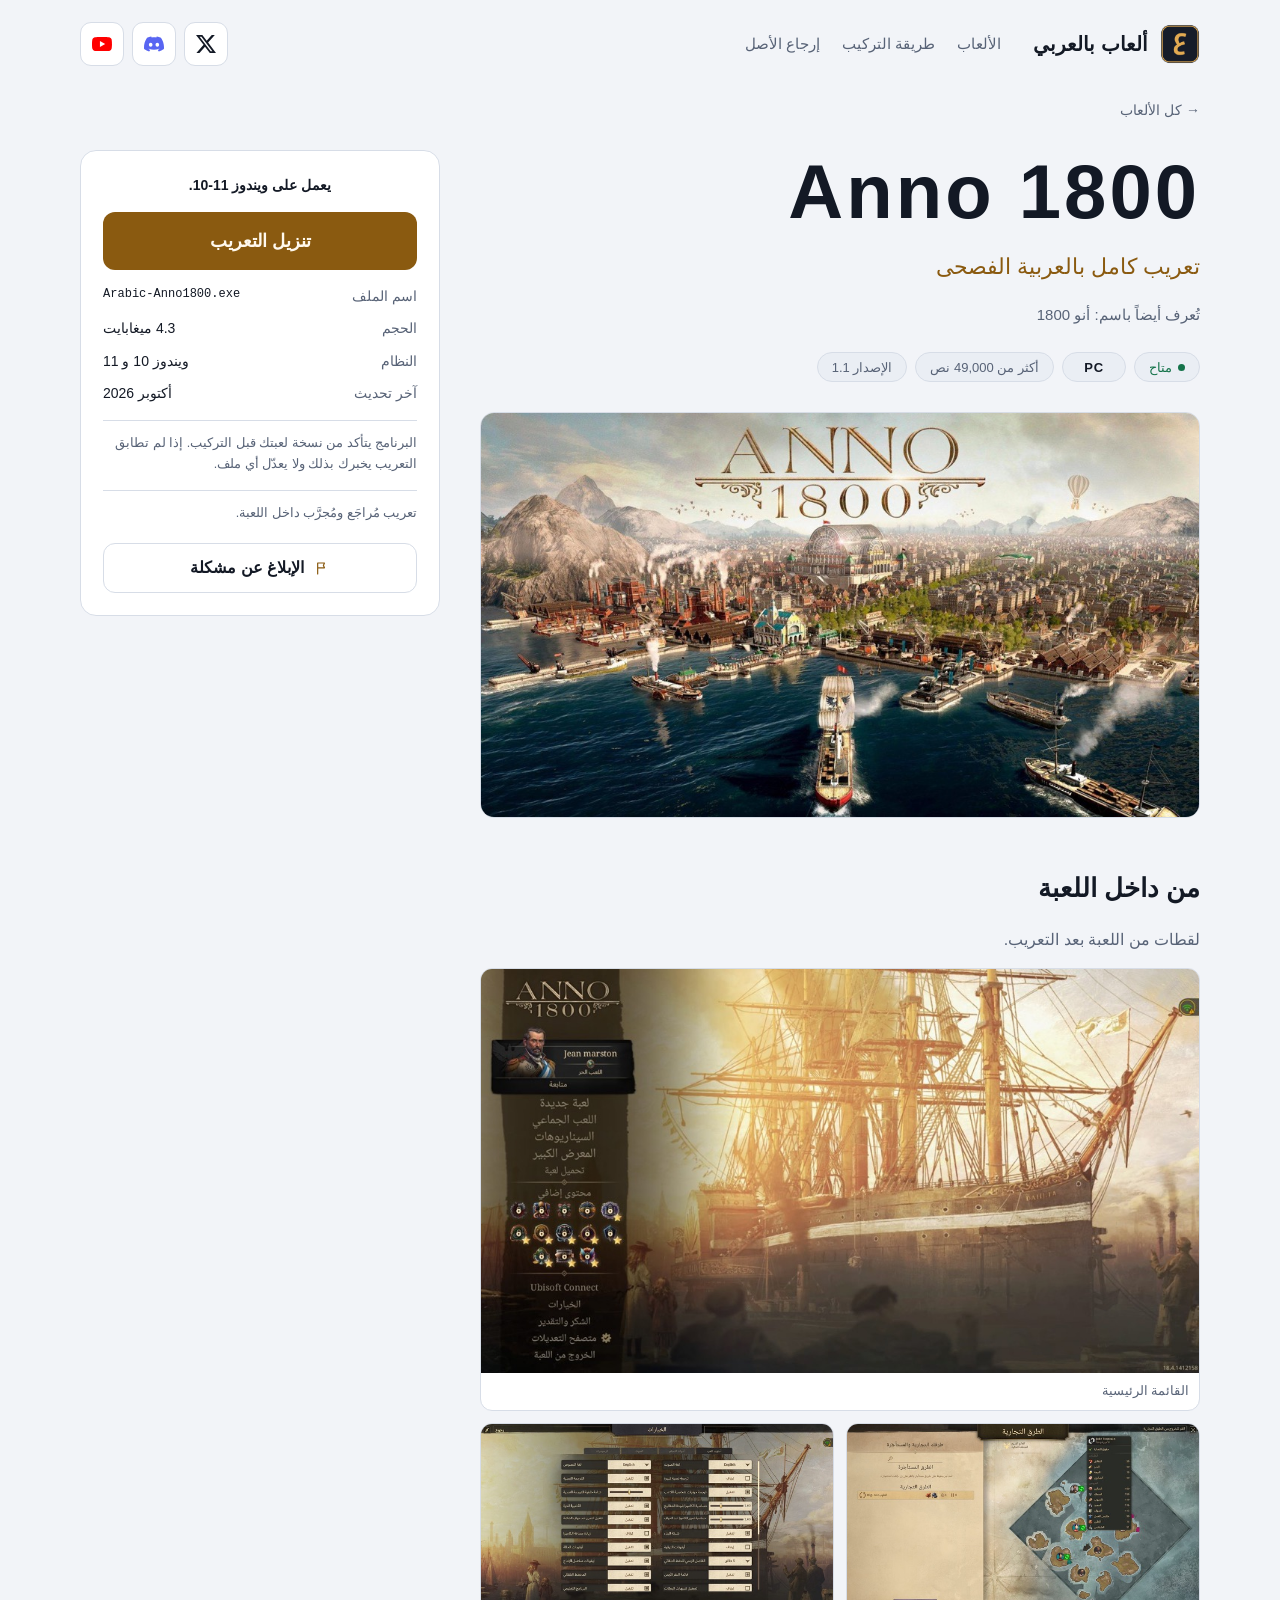
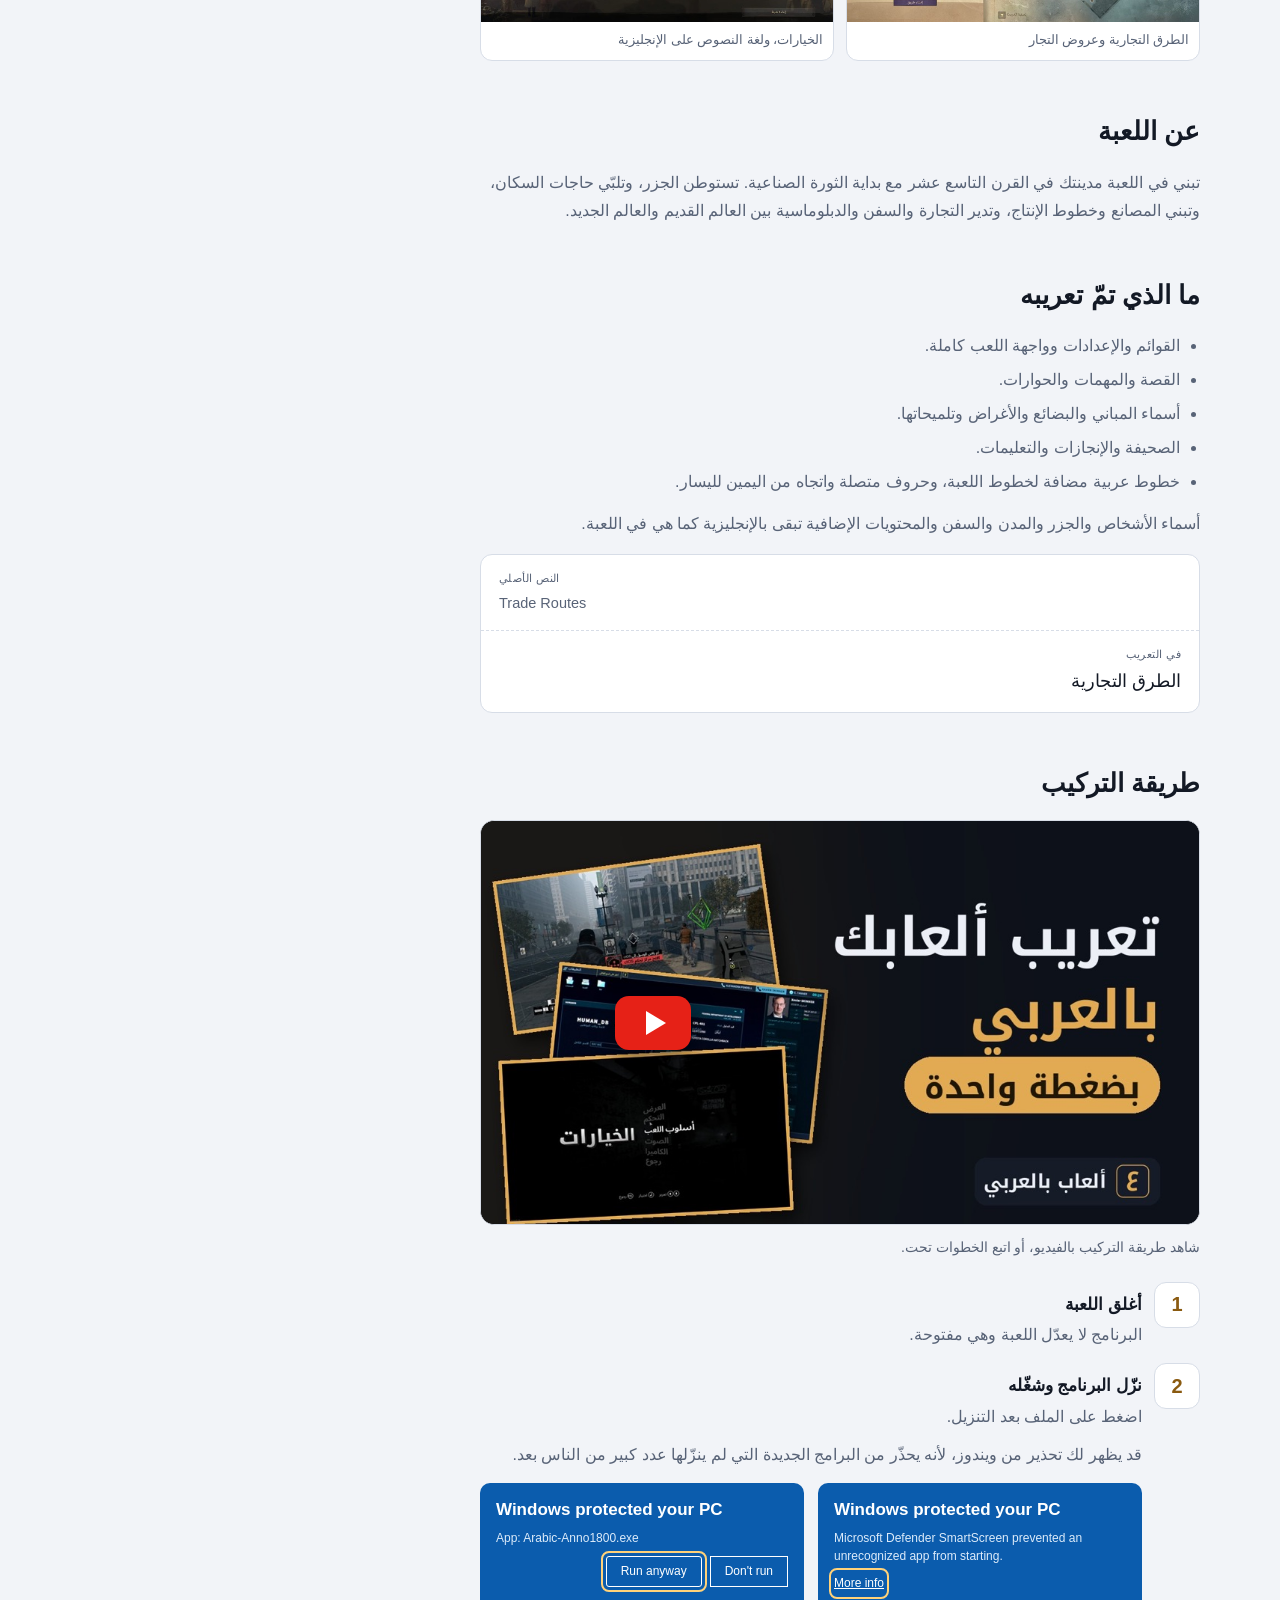
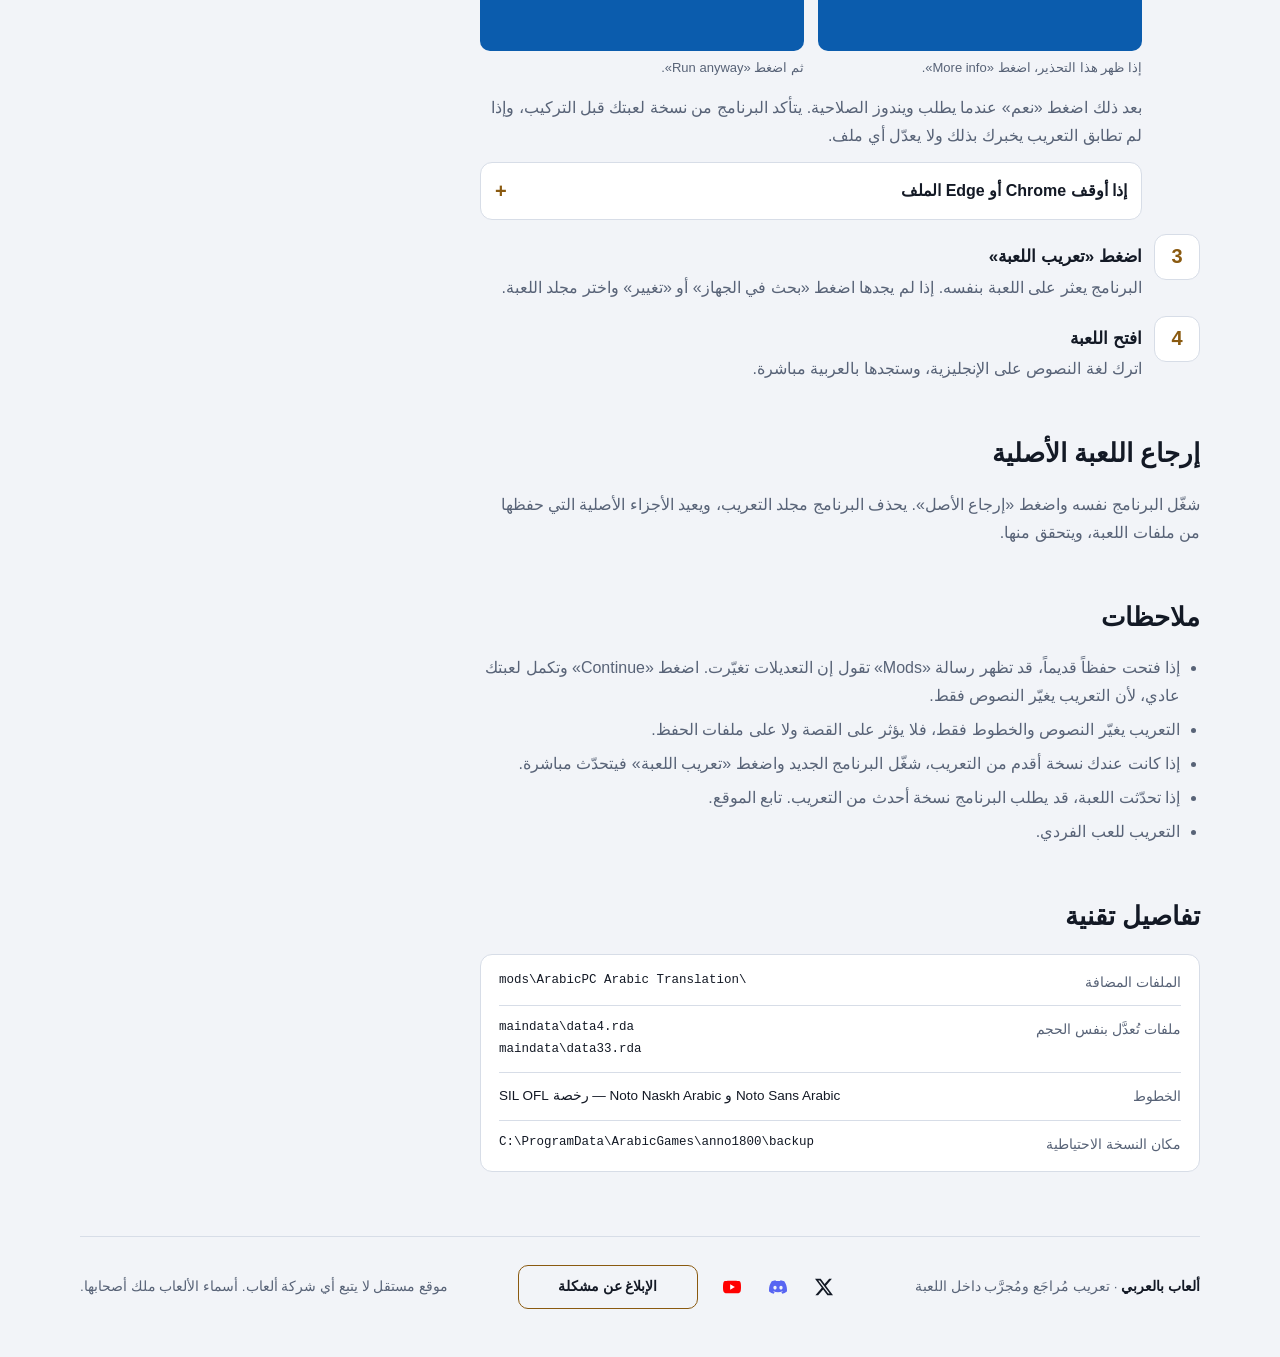
==== commit 898a8056: "الموقع: صفحة الروابط links.html والشعار الأصلي في رأس الصفحات Co-Authored-By: Claude Sonnet 5.5 <nor" ====
--- a/anno1800.html
+++ b/anno1800.html
@@ -2,7 +2,7 @@
 <html lang="ar" dir="rtl">
 <head>
 <meta charset="utf-8">
-<meta http-equiv="Content-Security-Policy" content="default-src 'none'; script-src 'sha256-Id8Sa9lHvQpv70yLuLrgS8saQPOXiOdCwPLp7Yqlmew=' 'sha256-ewUK3IPYGU3gF46hvFdsm5bOvynYOuCXVG4b3wqlys8=' 'sha256-vcinfW8w1KXhrZvj4CvVC5i6HdQuYbBCxFpEJyH1vP8=' 'sha256-0NgrnOgkzZ77znPo2b4Meokp/LdTKjtW62F+k99FBgs=' 'sha256-D0SnryFHbFcE3lDCmxs45RldMhnp5iyebAxpOahPNMg=' https://gc.zgo.at/count.v5.js; style-src 'sha256-g4KBhibumO7cc7arSXGekDqW7mR9hRcA4U9ZsSKpeTw=' https://fonts.googleapis.com; font-src https://fonts.gstatic.com; img-src 'self' https://arabic-pc.goatcounter.com; connect-src https://arabic-pc.goatcounter.com; frame-src 'self' https://www.youtube-nocookie.com; base-uri 'none'; form-action 'none'">
+<meta http-equiv="Content-Security-Policy" content="default-src 'none'; script-src 'sha256-Id8Sa9lHvQpv70yLuLrgS8saQPOXiOdCwPLp7Yqlmew=' 'sha256-ewUK3IPYGU3gF46hvFdsm5bOvynYOuCXVG4b3wqlys8=' 'sha256-vcinfW8w1KXhrZvj4CvVC5i6HdQuYbBCxFpEJyH1vP8=' 'sha256-0NgrnOgkzZ77znPo2b4Meokp/LdTKjtW62F+k99FBgs=' 'sha256-D0SnryFHbFcE3lDCmxs45RldMhnp5iyebAxpOahPNMg=' https://gc.zgo.at/count.v5.js; style-src 'sha256-c1zw3iT3dzU7Cc9C+OVHGcHbIj+NDa96M/NpFYTk6OY=' https://fonts.googleapis.com; font-src https://fonts.gstatic.com; img-src 'self' https://arabic-pc.goatcounter.com; connect-src https://arabic-pc.goatcounter.com; frame-src 'self' https://www.youtube-nocookie.com; base-uri 'none'; form-action 'none'">
 <meta name="viewport" content="width=device-width, initial-scale=1, viewport-fit=cover">
 <meta name="description" content="تعريب لعبة Anno 1800 (آنو 1800، أنو 1800) كامل بالعربية الفصحى: القوائم والمهمات والقصة والصحيفة والتلميحات. يُركَّب ببرنامج صغير بضغطة واحدة ويُزال بضغطة واحدة.">
 <link rel="icon" type="image/png" href="img/icon.png">
@@ -75,8 +75,7 @@
 /* الرأس */
 .top { display: flex; align-items: center; justify-content: space-between; gap: 16px; padding-block: 22px; }
 .brand { display: flex; align-items: center; gap: 12px; text-decoration: none; }
-.mark { width: 40px; height: 40px; border-radius: 11px; border: 2px solid var(--gold); display: grid; place-items: center;
-  font-family: var(--f-display); font-weight: 700; color: var(--gold); font-size: 22px; line-height: 1; background: var(--surface); }
+.mark { display: block; flex: none; width: 40px; height: 40px; }   /* شعار الموقع الأصلي img/icon.png */
 .brand b { font-family: var(--f-display); font-size: 20px; font-weight: 600; }
 .nav { display: flex; gap: 22px; font-size: 15px; color: var(--muted); }
 .nav a { display: inline-flex; align-items: center; min-height: 44px; text-decoration: none; transition: color var(--t-fast); }
@@ -453,7 +452,7 @@
   .top { column-gap: 8px; }
   .brand { gap: 6px; }
   .brand b { font-size: 16px; }
-  .mark { width: 36px; height: 36px; font-size: 20px; }
+  .mark { width: 36px; height: 36px; }
   .soc { gap: 2px; }
 }
 @media (max-width: 900px) {
@@ -561,7 +560,7 @@
 <div class="wrap">
 
 <header class="top">
-  <a class="brand" href="index.html"><span class="mark">ع</span><b>ألعاب بالعربي</b></a>
+  <a class="brand" href="index.html"><img class="mark" src="img/icon.png" alt="" width="40" height="40"><b>ألعاب بالعربي</b></a>
   <nav class="nav" aria-label="القائمة">
     <a href="index.html#games">الألعاب</a>
     <a href="#install">طريقة التركيب</a>
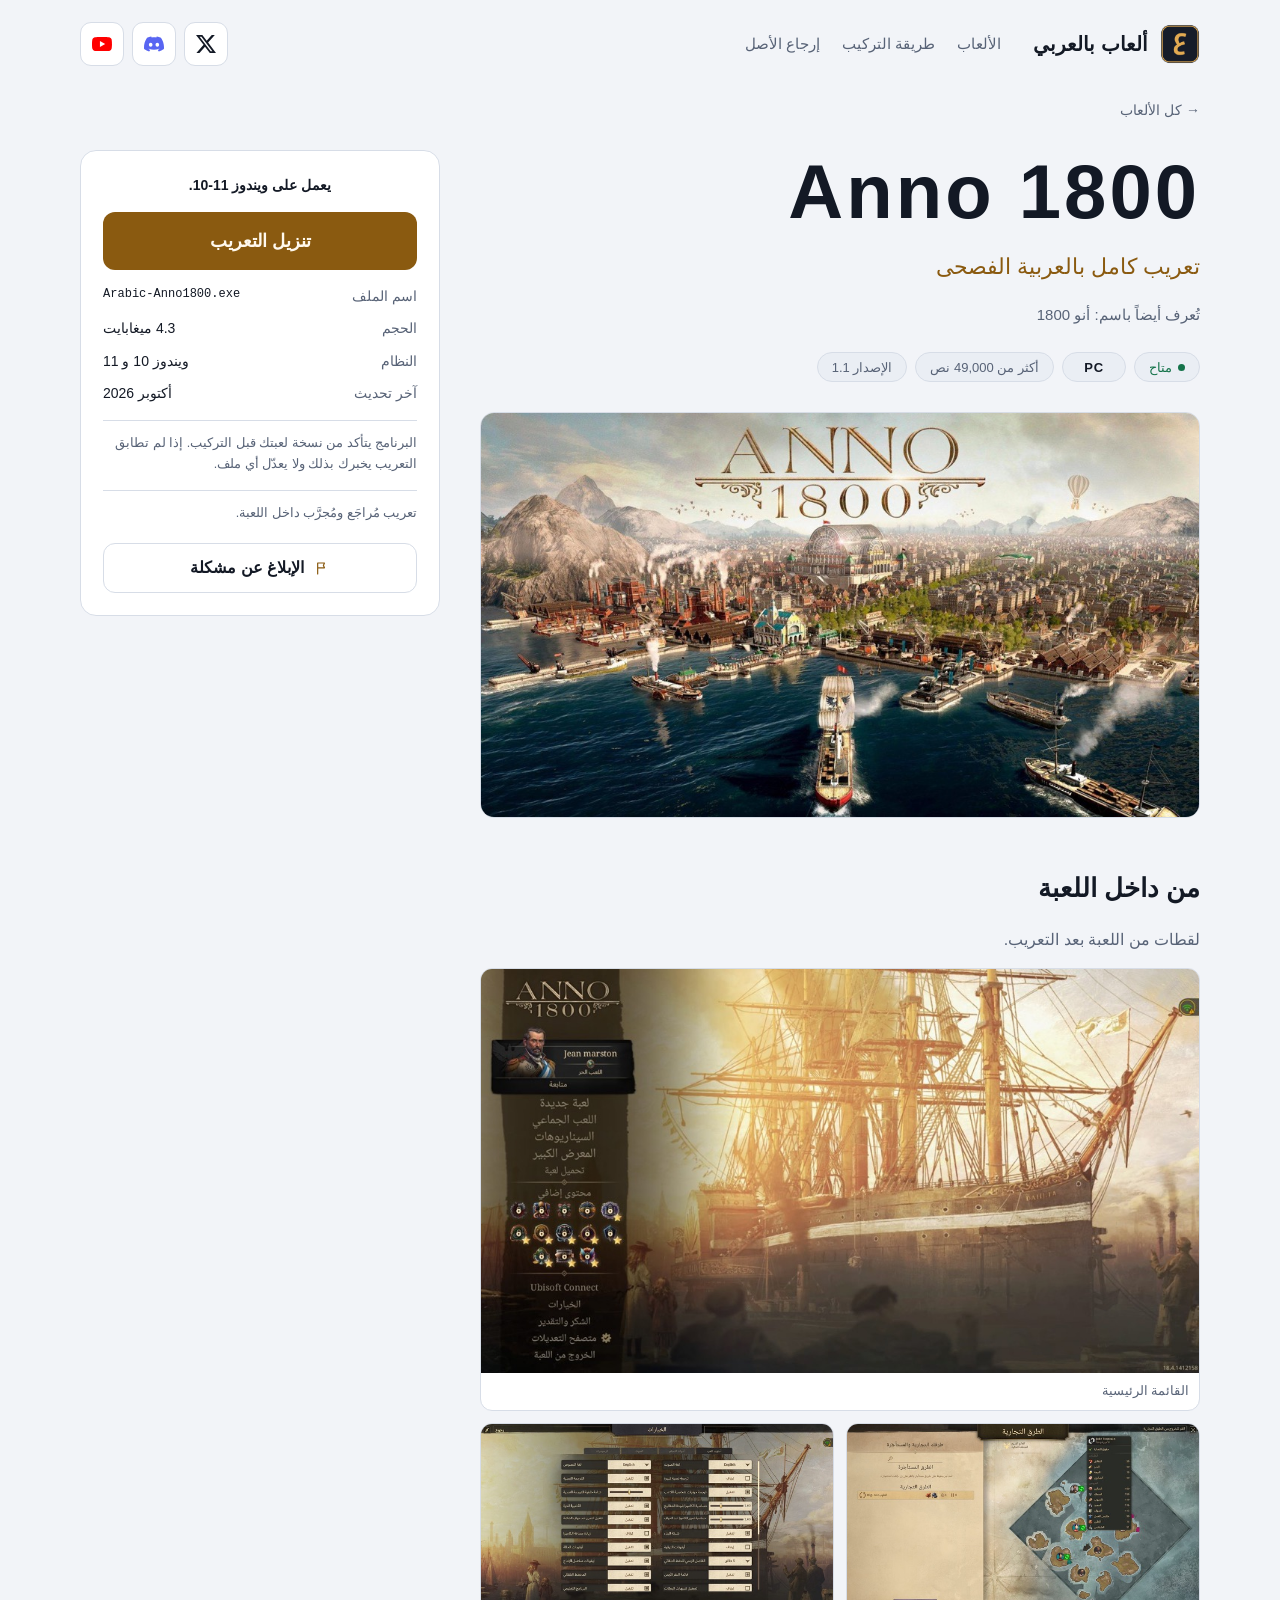
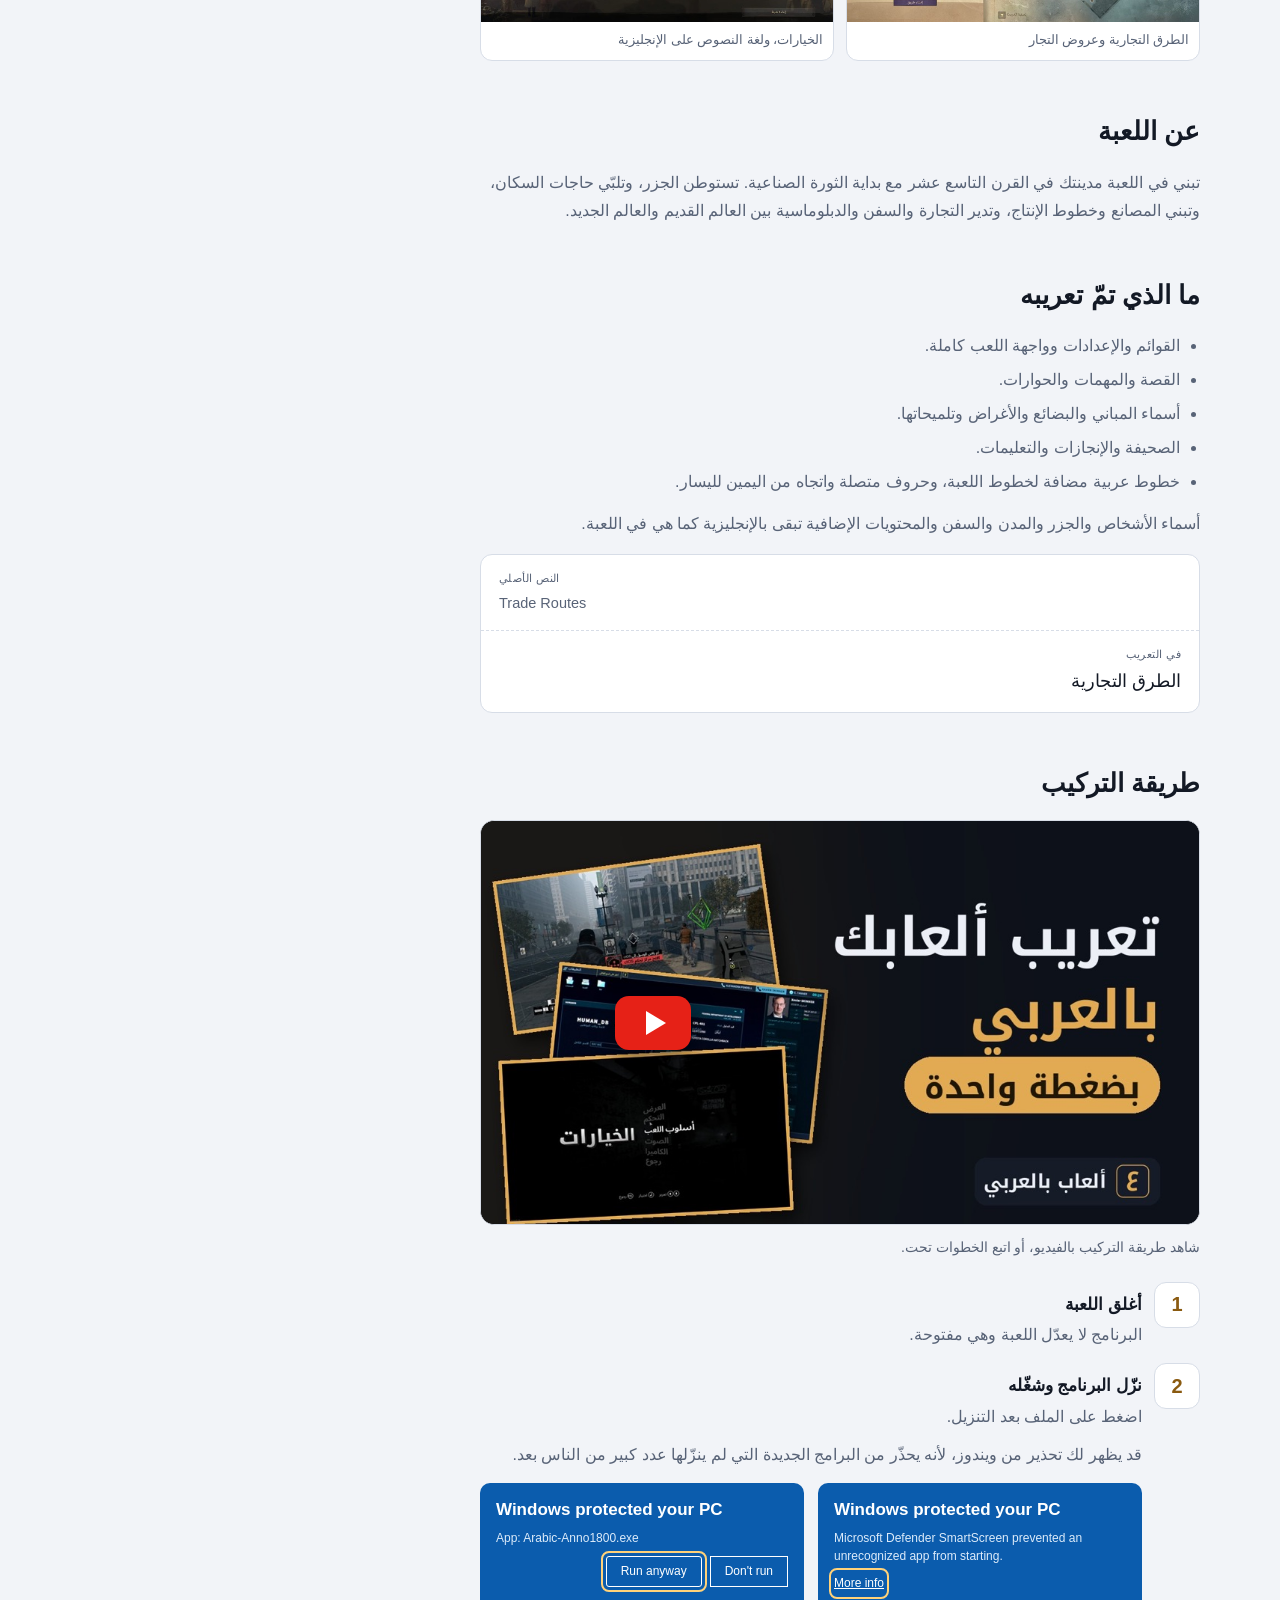
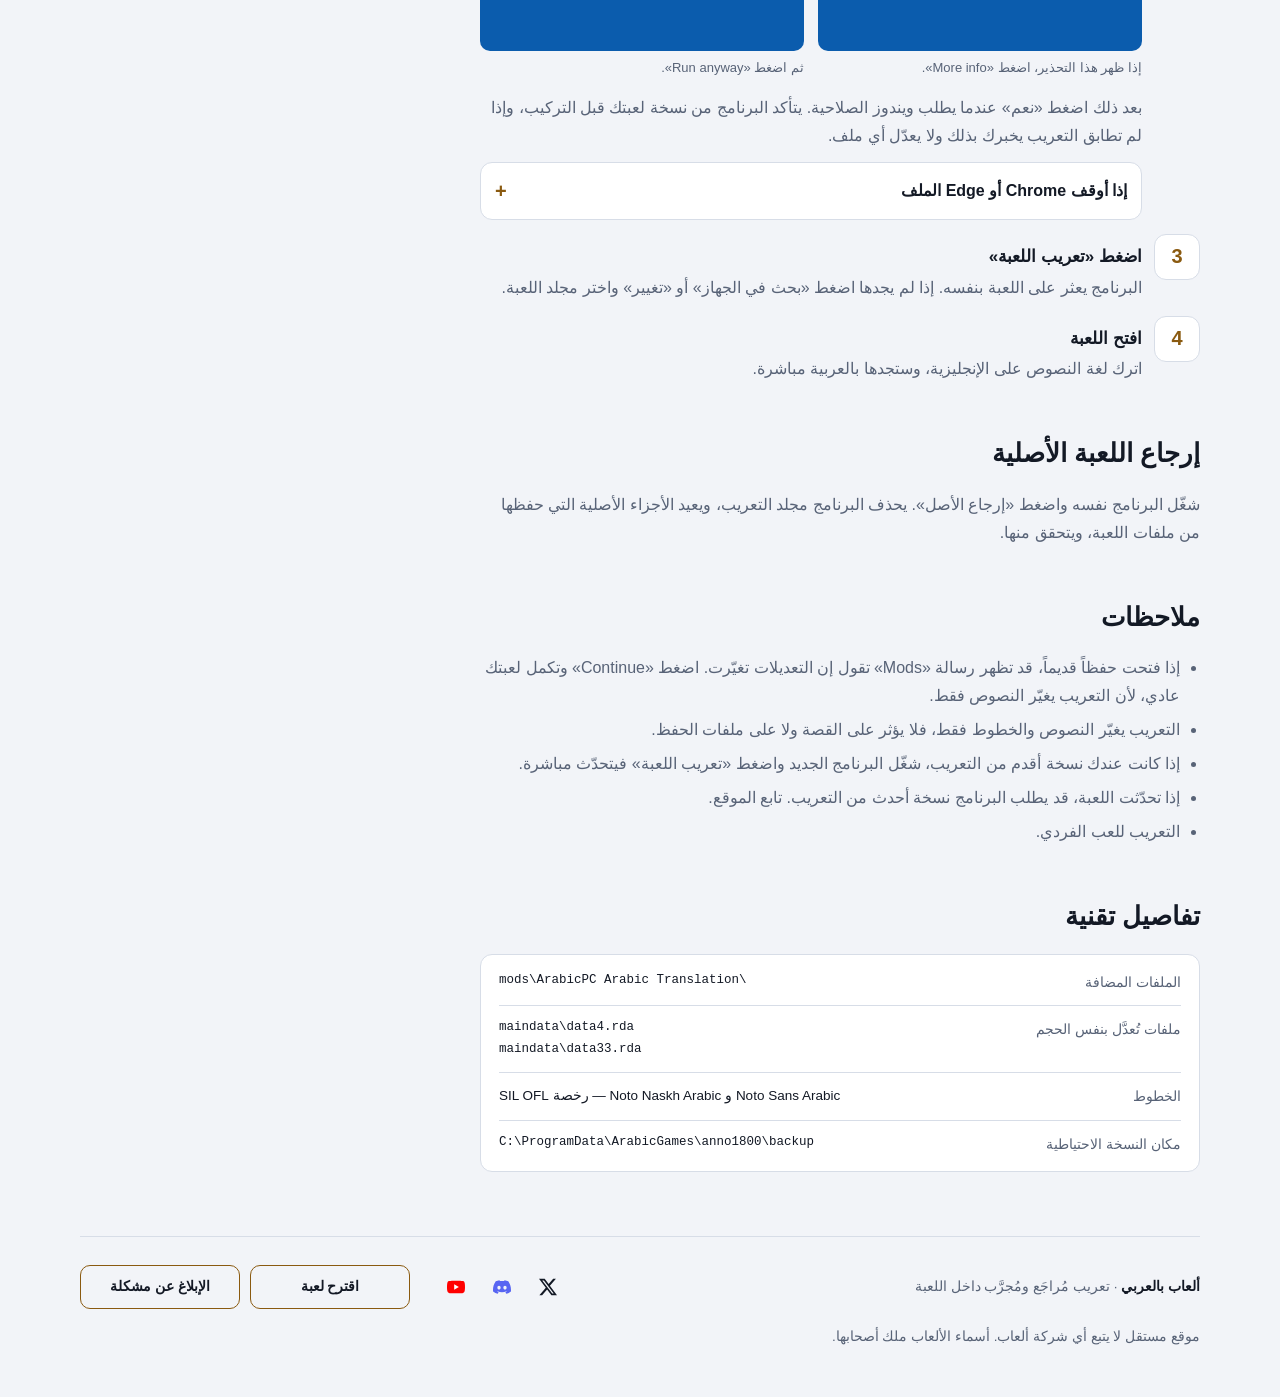
==== commit 27b0dc17: "الموقع: زر «اقترح لعبة» جنب «الإبلاغ عن مشكلة» في التذييل، وسؤال «طلب تعريب لعبة» في الأسئلة الشائعة" ====
--- a/anno1800.html
+++ b/anno1800.html
@@ -2,7 +2,7 @@
 <html lang="ar" dir="rtl">
 <head>
 <meta charset="utf-8">
-<meta http-equiv="Content-Security-Policy" content="default-src 'none'; script-src 'sha256-Id8Sa9lHvQpv70yLuLrgS8saQPOXiOdCwPLp7Yqlmew=' 'sha256-ewUK3IPYGU3gF46hvFdsm5bOvynYOuCXVG4b3wqlys8=' 'sha256-vcinfW8w1KXhrZvj4CvVC5i6HdQuYbBCxFpEJyH1vP8=' 'sha256-0NgrnOgkzZ77znPo2b4Meokp/LdTKjtW62F+k99FBgs=' 'sha256-D0SnryFHbFcE3lDCmxs45RldMhnp5iyebAxpOahPNMg=' https://gc.zgo.at/count.v5.js; style-src 'sha256-c1zw3iT3dzU7Cc9C+OVHGcHbIj+NDa96M/NpFYTk6OY=' https://fonts.googleapis.com; font-src https://fonts.gstatic.com; img-src 'self' https://arabic-pc.goatcounter.com; connect-src https://arabic-pc.goatcounter.com; frame-src 'self' https://www.youtube-nocookie.com; base-uri 'none'; form-action 'none'">
+<meta http-equiv="Content-Security-Policy" content="default-src 'none'; script-src 'sha256-Id8Sa9lHvQpv70yLuLrgS8saQPOXiOdCwPLp7Yqlmew=' 'sha256-ewUK3IPYGU3gF46hvFdsm5bOvynYOuCXVG4b3wqlys8=' 'sha256-vcinfW8w1KXhrZvj4CvVC5i6HdQuYbBCxFpEJyH1vP8=' 'sha256-0NgrnOgkzZ77znPo2b4Meokp/LdTKjtW62F+k99FBgs=' 'sha256-D0SnryFHbFcE3lDCmxs45RldMhnp5iyebAxpOahPNMg=' https://gc.zgo.at/count.v5.js; style-src 'sha256-uAYmHQZiDmBRP4Czny3gM/MBTKUeTQKqjP1DnTMIdYY=' https://fonts.googleapis.com; font-src https://fonts.gstatic.com; img-src 'self' https://arabic-pc.goatcounter.com; connect-src https://arabic-pc.goatcounter.com; frame-src 'self' https://www.youtube-nocookie.com; base-uri 'none'; form-action 'none'">
 <meta name="viewport" content="width=device-width, initial-scale=1, viewport-fit=cover">
 <meta name="description" content="تعريب لعبة Anno 1800 (آنو 1800، أنو 1800) كامل بالعربية الفصحى: القوائم والمهمات والقصة والصحيفة والتلميحات. يُركَّب ببرنامج صغير بضغطة واحدة ويُزال بضغطة واحدة.">
 <link rel="icon" type="image/png" href="img/icon.png">
@@ -106,7 +106,14 @@
 .foot-soc { display: inline-flex; align-items: center; flex-wrap: wrap; gap: 2px; }
 .foot-soc a { display: inline-flex; align-items: center; justify-content: center; min-width: 44px; min-height: 44px; border: 1px solid transparent; border-radius: 11px; color: var(--fg); text-decoration: none; transition: color var(--t-fast), border-color .15s; }
 .foot-soc .ic { width: 18px; height: 18px; }
-.foot-soc .foot-rep { min-width: 180px; margin-inline-start: 10px; padding-inline: 18px; border: 1px solid var(--gold); border-radius: 10px; font-weight: 600; transition: background .15s; }
+.foot-btns { display: flex; flex: 1 1 330px; gap: 10px; }   /* زرّين متساويين: اقترح لعبة والإبلاغ عن مشكلة */
+.foot-soc .foot-rep { flex: 1 1 0; min-width: 160px; padding-inline: 14px; border: 1px solid var(--gold); border-radius: 10px; font-weight: 600; text-align: center; transition: background .15s; }
+.foot-soc > a:nth-child(3) { margin-inline-end: 22px; }   /* مسافة بين الأيقونات والزرّين: الأيقونات أبعد شوي لليمين */
+@media (max-width: 520px) {
+  .foot-soc > a:first-child { margin-inline-start: -13px; }   /* الأيقونة الأولى تحاذي حافة النص من اليمين */
+  .foot-soc { display: flex; width: 100%; }
+  .foot-soc .foot-rep { min-width: 0; padding-inline: 8px; }
+}
 .foot-soc .foot-rep:hover { background: var(--surface-2); }
 .foot-soc a:hover { color: var(--gold); }
 .foot-soc a:not(.foot-rep):hover { border-color: var(--gold); color: var(--fg); }
@@ -266,6 +273,7 @@
 .faq summary::-webkit-details-marker { display: none; }
 .faq details p { color: var(--muted); padding-block-end: 16px; font-size: 15px; }
 .faq bdi { white-space: nowrap; }
+.faq details p a { color: var(--fg); text-underline-offset: 3px; }
 
 /* التذييل */
 .foot { margin-block-start: 64px; padding-block: 28px 0; border-top: 1px solid var(--line); display: flex; align-items: center; justify-content: space-between; gap: 16px; flex-wrap: wrap; color: var(--muted); font-size: 13.5px; }
@@ -671,7 +679,7 @@
 
 <footer class="foot">
   <span><strong>ألعاب بالعربي</strong> · تعريب مُراجَع ومُجرَّب داخل اللعبة</span>
-  <span class="foot-soc"><a href="https://x.com/Arabic_PC" target="_blank" rel="noopener" aria-label="حسابنا في X"><svg class="ic ic-x" viewBox="0 0 24 24" aria-hidden="true"><path fill="currentColor" d="M18.901 1.153h3.68l-8.04 9.19L24 22.846h-7.406l-5.8-7.584-6.638 7.584H.474l8.6-9.83L0 1.154h7.594l5.243 6.932ZM17.61 20.644h2.039L6.486 3.24H4.298Z"/></svg></a><a href="https://discord.gg/qZZn2CJPyR" target="_blank" rel="noopener" aria-label="سيرفر ديسكورد"><svg class="ic" viewBox="0 0 24 24" aria-hidden="true"><path fill="#5865F2" d="M20.317 4.3698a19.7913 19.7913 0 00-4.8851-1.5152.0741.0741 0 00-.0785.0371c-.211.3753-.4447.8648-.6083 1.2495-1.8447-.2762-3.68-.2762-5.4868 0-.1636-.3933-.4058-.8742-.6177-1.2495a.077.077 0 00-.0785-.037 19.7363 19.7363 0 00-4.8852 1.515.0699.0699 0 00-.0321.0277C.5334 9.0458-.319 13.5799.0992 18.0578a.0824.0824 0 00.0312.0561c2.0528 1.5076 4.0413 2.4228 5.9929 3.0294a.0777.0777 0 00.0842-.0276c.4616-.6304.8731-1.2952 1.226-1.9942a.076.076 0 00-.0416-.1057c-.6528-.2476-1.2743-.5495-1.8722-.8923a.077.077 0 01-.0076-.1277c.1258-.0943.2517-.1923.3718-.2914a.0743.0743 0 01.0776-.0105c3.9278 1.7933 8.18 1.7933 12.0614 0a.0739.0739 0 01.0785.0095c.1202.099.246.1981.3728.2924a.077.077 0 01-.0066.1276 12.2986 12.2986 0 01-1.873.8914.0766.0766 0 00-.0407.1067c.3604.698.7719 1.3628 1.225 1.9932a.076.076 0 00.0842.0286c1.961-.6067 3.9495-1.5219 6.0023-3.0294a.077.077 0 00.0313-.0552c.5004-5.177-.8382-9.6739-3.5485-13.6604a.061.061 0 00-.0312-.0286zM8.02 15.3312c-1.1825 0-2.1569-1.0857-2.1569-2.419 0-1.3332.9555-2.4189 2.157-2.4189 1.2108 0 2.1757 1.0952 2.1568 2.419 0 1.3332-.9555 2.4189-2.1569 2.4189zm7.9748 0c-1.1825 0-2.1569-1.0857-2.1569-2.419 0-1.3332.9554-2.4189 2.1569-2.4189 1.2108 0 2.1757 1.0952 2.1568 2.419 0 1.3332-.946 2.4189-2.1568 2.4189Z"/></svg></a><a href="https://www.youtube.com/channel/UCnYWo-6GKKKt775nzAENU2Q" target="_blank" rel="noopener" aria-label="قناة يوتيوب"><svg class="ic" viewBox="0 0 24 24" aria-hidden="true"><path fill="#F00" d="M23.498 6.186a3.016 3.016 0 0 0-2.122-2.136C19.505 3.545 12 3.545 12 3.545s-7.505 0-9.377.505A3.017 3.017 0 0 0 .502 6.186C0 8.07 0 12 0 12s0 3.93.502 5.814a3.016 3.016 0 0 0 2.122 2.136c1.871.505 9.376.505 9.376.505s7.505 0 9.377-.505a3.015 3.015 0 0 0 2.122-2.136C24 15.93 24 12 24 12s0-3.93-.502-5.814z"/><path fill="#FFF" d="M9.545 15.568V8.432L15.818 12z"/></svg></a><a class="foot-rep" href="report.html">الإبلاغ عن مشكلة</a></span>
+  <span class="foot-soc"><a href="https://x.com/Arabic_PC" target="_blank" rel="noopener" aria-label="حسابنا في X"><svg class="ic ic-x" viewBox="0 0 24 24" aria-hidden="true"><path fill="currentColor" d="M18.901 1.153h3.68l-8.04 9.19L24 22.846h-7.406l-5.8-7.584-6.638 7.584H.474l8.6-9.83L0 1.154h7.594l5.243 6.932ZM17.61 20.644h2.039L6.486 3.24H4.298Z"/></svg></a><a href="https://discord.gg/qZZn2CJPyR" target="_blank" rel="noopener" aria-label="سيرفر ديسكورد"><svg class="ic" viewBox="0 0 24 24" aria-hidden="true"><path fill="#5865F2" d="M20.317 4.3698a19.7913 19.7913 0 00-4.8851-1.5152.0741.0741 0 00-.0785.0371c-.211.3753-.4447.8648-.6083 1.2495-1.8447-.2762-3.68-.2762-5.4868 0-.1636-.3933-.4058-.8742-.6177-1.2495a.077.077 0 00-.0785-.037 19.7363 19.7363 0 00-4.8852 1.515.0699.0699 0 00-.0321.0277C.5334 9.0458-.319 13.5799.0992 18.0578a.0824.0824 0 00.0312.0561c2.0528 1.5076 4.0413 2.4228 5.9929 3.0294a.0777.0777 0 00.0842-.0276c.4616-.6304.8731-1.2952 1.226-1.9942a.076.076 0 00-.0416-.1057c-.6528-.2476-1.2743-.5495-1.8722-.8923a.077.077 0 01-.0076-.1277c.1258-.0943.2517-.1923.3718-.2914a.0743.0743 0 01.0776-.0105c3.9278 1.7933 8.18 1.7933 12.0614 0a.0739.0739 0 01.0785.0095c.1202.099.246.1981.3728.2924a.077.077 0 01-.0066.1276 12.2986 12.2986 0 01-1.873.8914.0766.0766 0 00-.0407.1067c.3604.698.7719 1.3628 1.225 1.9932a.076.076 0 00.0842.0286c1.961-.6067 3.9495-1.5219 6.0023-3.0294a.077.077 0 00.0313-.0552c.5004-5.177-.8382-9.6739-3.5485-13.6604a.061.061 0 00-.0312-.0286zM8.02 15.3312c-1.1825 0-2.1569-1.0857-2.1569-2.419 0-1.3332.9555-2.4189 2.157-2.4189 1.2108 0 2.1757 1.0952 2.1568 2.419 0 1.3332-.9555 2.4189-2.1569 2.4189zm7.9748 0c-1.1825 0-2.1569-1.0857-2.1569-2.419 0-1.3332.9554-2.4189 2.1569-2.4189 1.2108 0 2.1757 1.0952 2.1568 2.419 0 1.3332-.946 2.4189-2.1568 2.4189Z"/></svg></a><a href="https://www.youtube.com/channel/UCnYWo-6GKKKt775nzAENU2Q" target="_blank" rel="noopener" aria-label="قناة يوتيوب"><svg class="ic" viewBox="0 0 24 24" aria-hidden="true"><path fill="#F00" d="M23.498 6.186a3.016 3.016 0 0 0-2.122-2.136C19.505 3.545 12 3.545 12 3.545s-7.505 0-9.377.505A3.017 3.017 0 0 0 .502 6.186C0 8.07 0 12 0 12s0 3.93.502 5.814a3.016 3.016 0 0 0 2.122 2.136c1.871.505 9.376.505 9.376.505s7.505 0 9.377-.505a3.015 3.015 0 0 0 2.122-2.136C24 15.93 24 12 24 12s0-3.93-.502-5.814z"/><path fill="#FFF" d="M9.545 15.568V8.432L15.818 12z"/></svg></a><span class="foot-btns"><a class="foot-rep" href="suggest.html">اقترح لعبة</a><a class="foot-rep" href="report.html">الإبلاغ عن مشكلة</a></span></span>
   <span>موقع مستقل لا يتبع أي شركة ألعاب. أسماء الألعاب ملك أصحابها.</span>
 </footer>
 
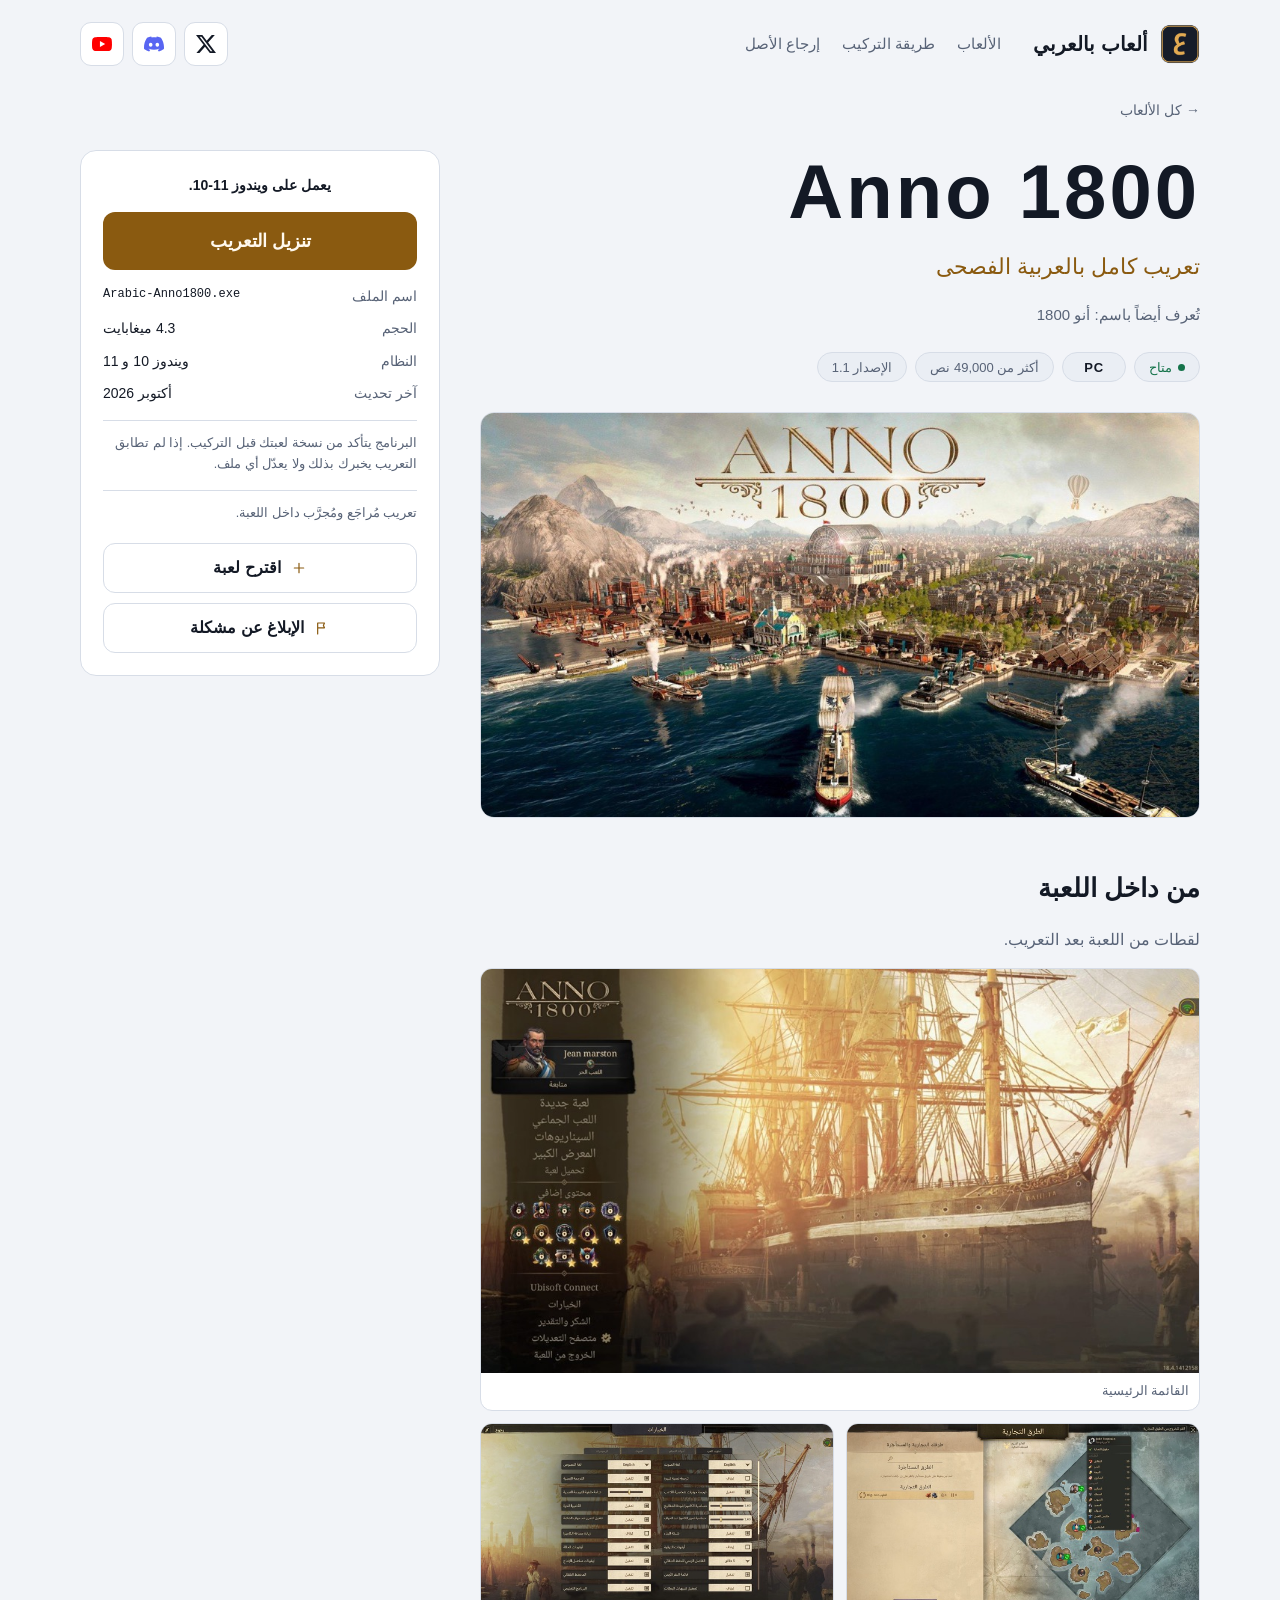
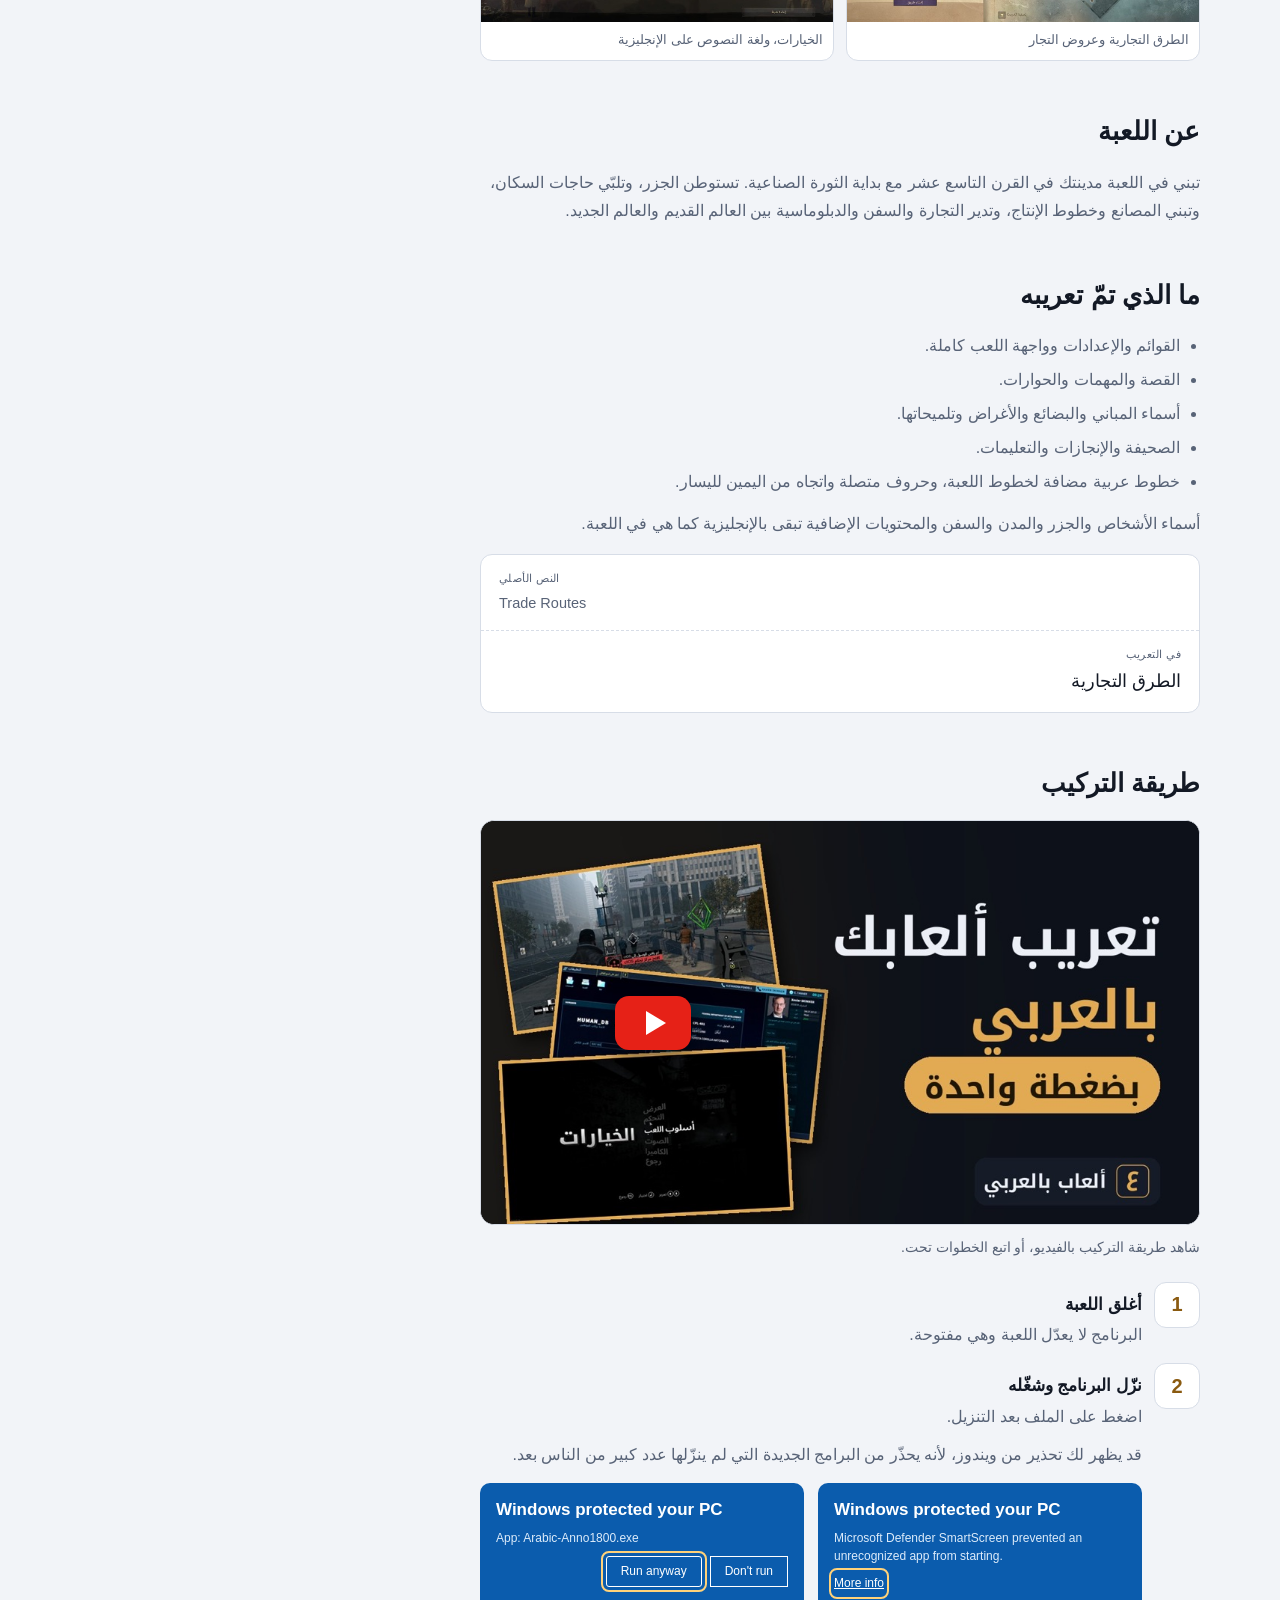
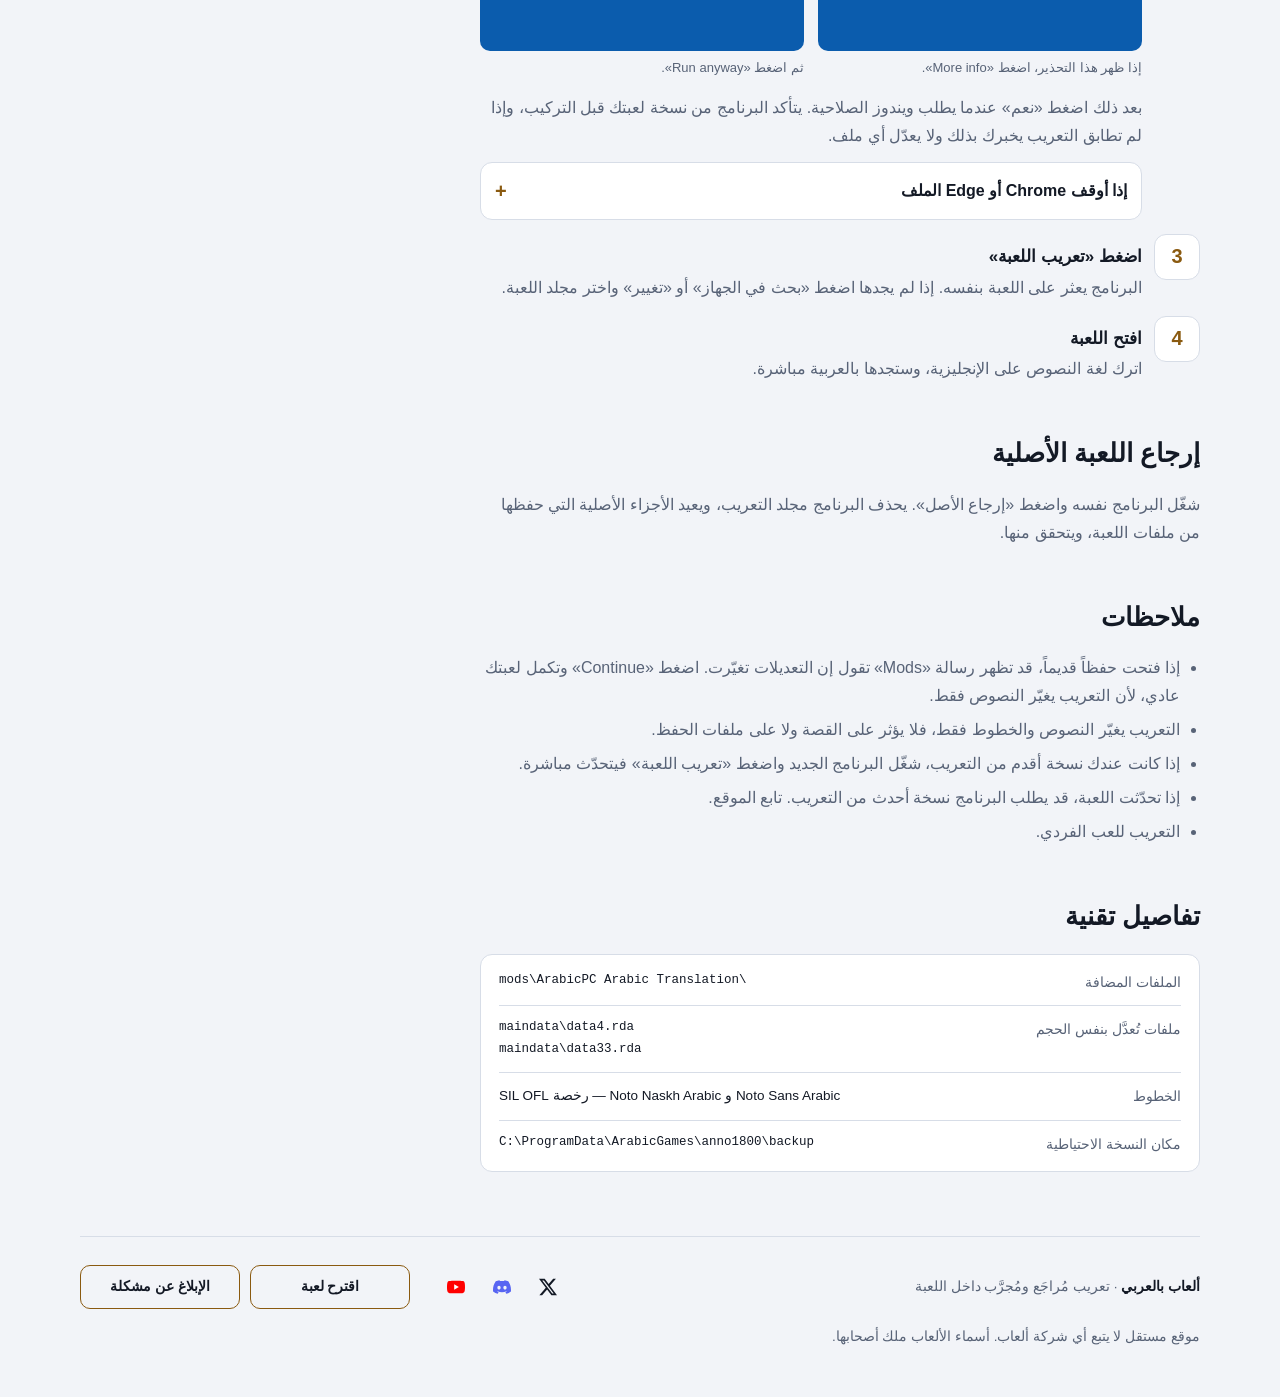
==== commit 84f94144: "الموقع: زر «اقترح لعبة» فوق «الإبلاغ عن مشكلة» في صندوق التنزيل بصفحات الألعاب Co-Authored-By: Claud" ====
--- a/anno1800.html
+++ b/anno1800.html
@@ -2,7 +2,7 @@
 <html lang="ar" dir="rtl">
 <head>
 <meta charset="utf-8">
-<meta http-equiv="Content-Security-Policy" content="default-src 'none'; script-src 'sha256-Id8Sa9lHvQpv70yLuLrgS8saQPOXiOdCwPLp7Yqlmew=' 'sha256-ewUK3IPYGU3gF46hvFdsm5bOvynYOuCXVG4b3wqlys8=' 'sha256-vcinfW8w1KXhrZvj4CvVC5i6HdQuYbBCxFpEJyH1vP8=' 'sha256-0NgrnOgkzZ77znPo2b4Meokp/LdTKjtW62F+k99FBgs=' 'sha256-D0SnryFHbFcE3lDCmxs45RldMhnp5iyebAxpOahPNMg=' https://gc.zgo.at/count.v5.js; style-src 'sha256-uAYmHQZiDmBRP4Czny3gM/MBTKUeTQKqjP1DnTMIdYY=' https://fonts.googleapis.com; font-src https://fonts.gstatic.com; img-src 'self' https://arabic-pc.goatcounter.com; connect-src https://arabic-pc.goatcounter.com; frame-src 'self' https://www.youtube-nocookie.com; base-uri 'none'; form-action 'none'">
+<meta http-equiv="Content-Security-Policy" content="default-src 'none'; script-src 'sha256-Id8Sa9lHvQpv70yLuLrgS8saQPOXiOdCwPLp7Yqlmew=' 'sha256-ewUK3IPYGU3gF46hvFdsm5bOvynYOuCXVG4b3wqlys8=' 'sha256-vcinfW8w1KXhrZvj4CvVC5i6HdQuYbBCxFpEJyH1vP8=' 'sha256-0NgrnOgkzZ77znPo2b4Meokp/LdTKjtW62F+k99FBgs=' 'sha256-D0SnryFHbFcE3lDCmxs45RldMhnp5iyebAxpOahPNMg=' https://gc.zgo.at/count.v5.js; style-src 'sha256-tP7RgxLXEClN4PtdCdEtJYcDOyfMwJaV1FrRBKN4ePg=' https://fonts.googleapis.com; font-src https://fonts.gstatic.com; img-src 'self' https://arabic-pc.goatcounter.com; connect-src https://arabic-pc.goatcounter.com; frame-src 'self' https://www.youtube-nocookie.com; base-uri 'none'; form-action 'none'">
 <meta name="viewport" content="width=device-width, initial-scale=1, viewport-fit=cover">
 <meta name="description" content="تعريب لعبة Anno 1800 (آنو 1800، أنو 1800) كامل بالعربية الفصحى: القوائم والمهمات والقصة والصحيفة والتلميحات. يُركَّب ببرنامج صغير بضغطة واحدة ويُزال بضغطة واحدة.">
 <link rel="icon" type="image/png" href="img/icon.png">
@@ -518,6 +518,7 @@
 .btn-report { display: flex; align-items: center; justify-content: center; gap: 10px; min-height: 50px; margin-block-start: 4px; border-radius: 12px; border: 1px solid var(--line); color: var(--fg); font-size: 16px; font-weight: 600; text-decoration: none; transition: border-color .15s, background .15s; }
 .btn-report svg { color: var(--gold); flex: none; }
 .btn-report:hover { border-color: var(--gold); background: var(--scan); }
+.btn-report + .btn-report { margin-block-start: -4px; }   /* زرّين تحت بعض: المسافة بينهم 10 بكسل */
 
 /* صفحة الإبلاغ عن مشكلة */
 .rep { max-width: 720px; margin-inline: auto; padding-block: 18px 0; }
@@ -667,6 +668,7 @@
       <p class="preview-note" id="dlNote" hidden>رابط التنزيل يتفعّل عند نشر الموقع.</p>
       <p class="dl-note">البرنامج يتأكد من نسخة لعبتك قبل التركيب. إذا لم تطابق التعريب يخبرك بذلك ولا يعدّل أي ملف.</p>
       <p class="dl-note">تعريب مُراجَع ومُجرَّب داخل اللعبة.</p>
+      <a class="btn-report" href="suggest.html"><svg viewBox="0 0 24 24" width="16" height="16" aria-hidden="true"><path d="M12 5v14M5 12h14" fill="none" stroke="currentColor" stroke-width="1.8" stroke-linecap="round"/></svg>اقترح لعبة</a>
       <a class="btn-report" href="report.html?game=anno1800&amp;v=1.1"><svg viewBox="0 0 24 24" width="16" height="16" aria-hidden="true"><path d="M5.5 21V4.5m0 0h10.2l-1.6 3.6 1.6 3.6H5.5" fill="none" stroke="currentColor" stroke-width="1.8" stroke-linecap="round" stroke-linejoin="round"/></svg>الإبلاغ عن مشكلة</a>
     </aside>
   </div>
